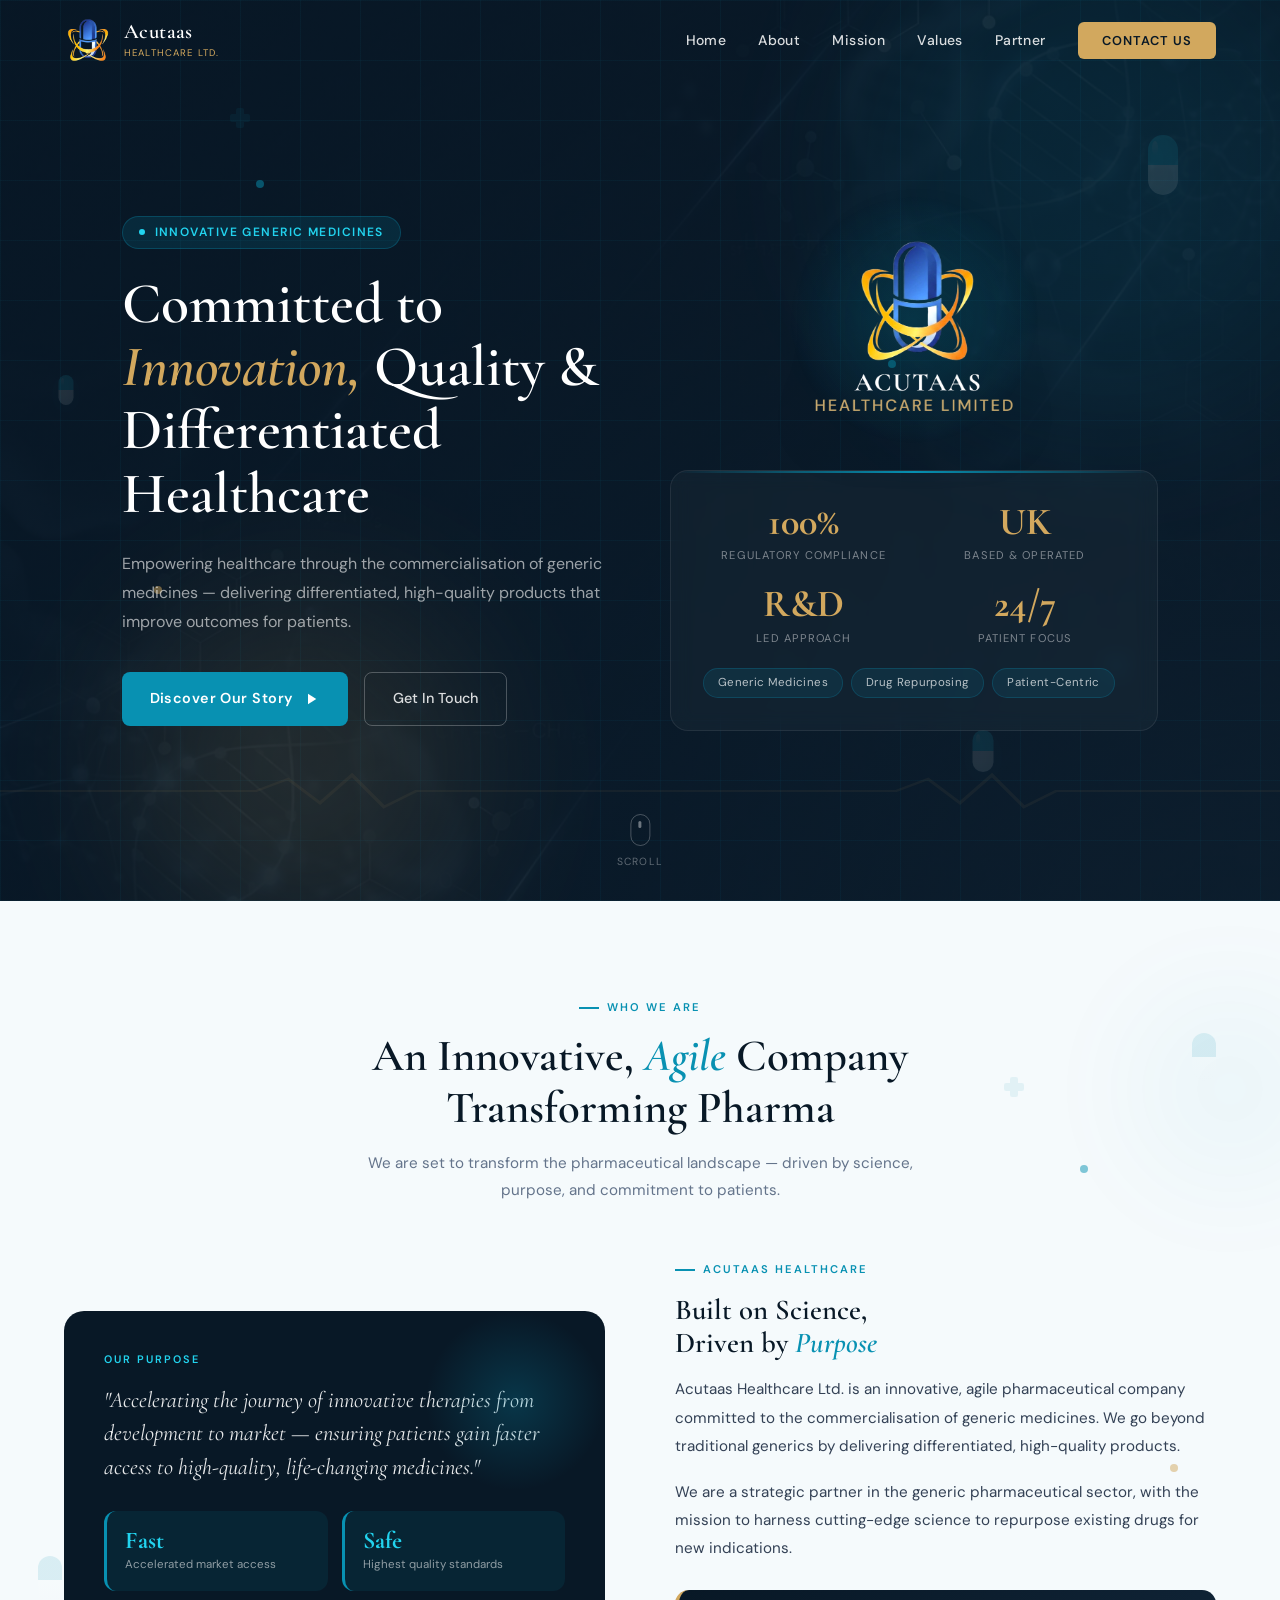
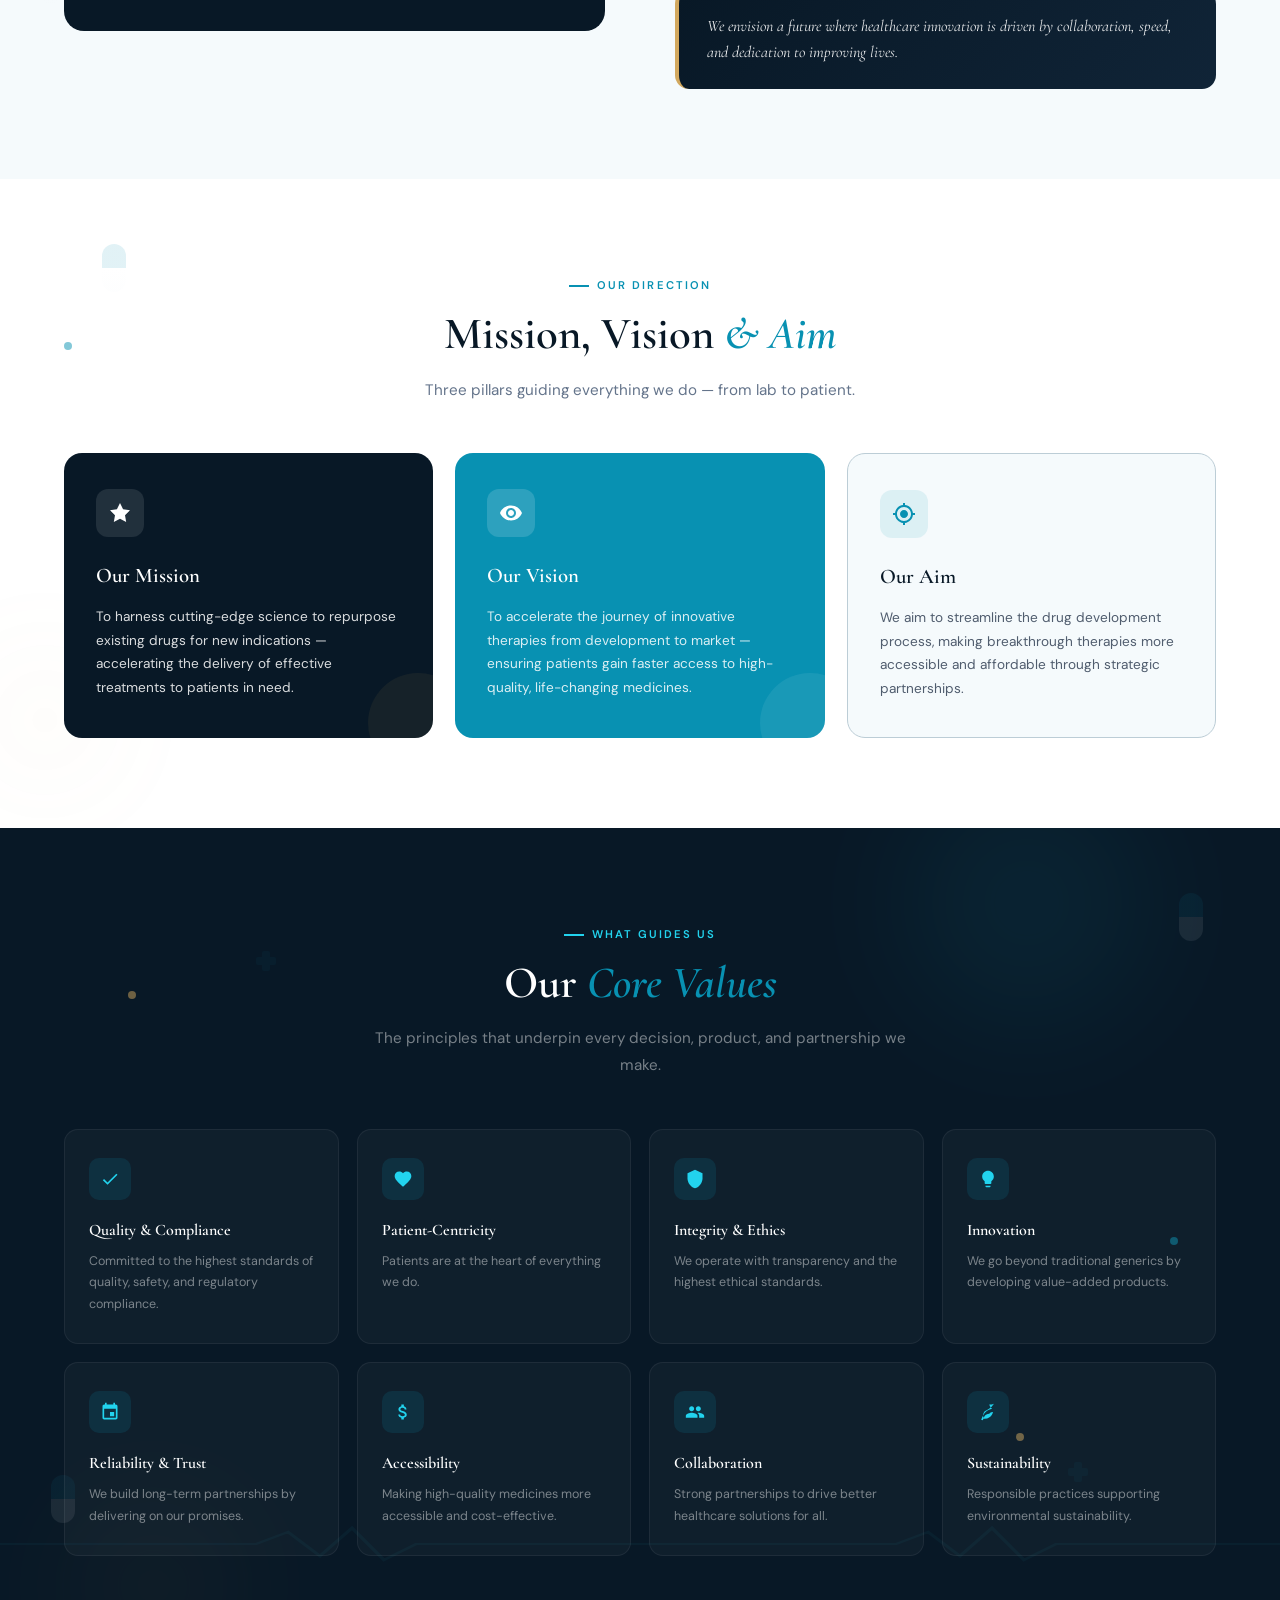
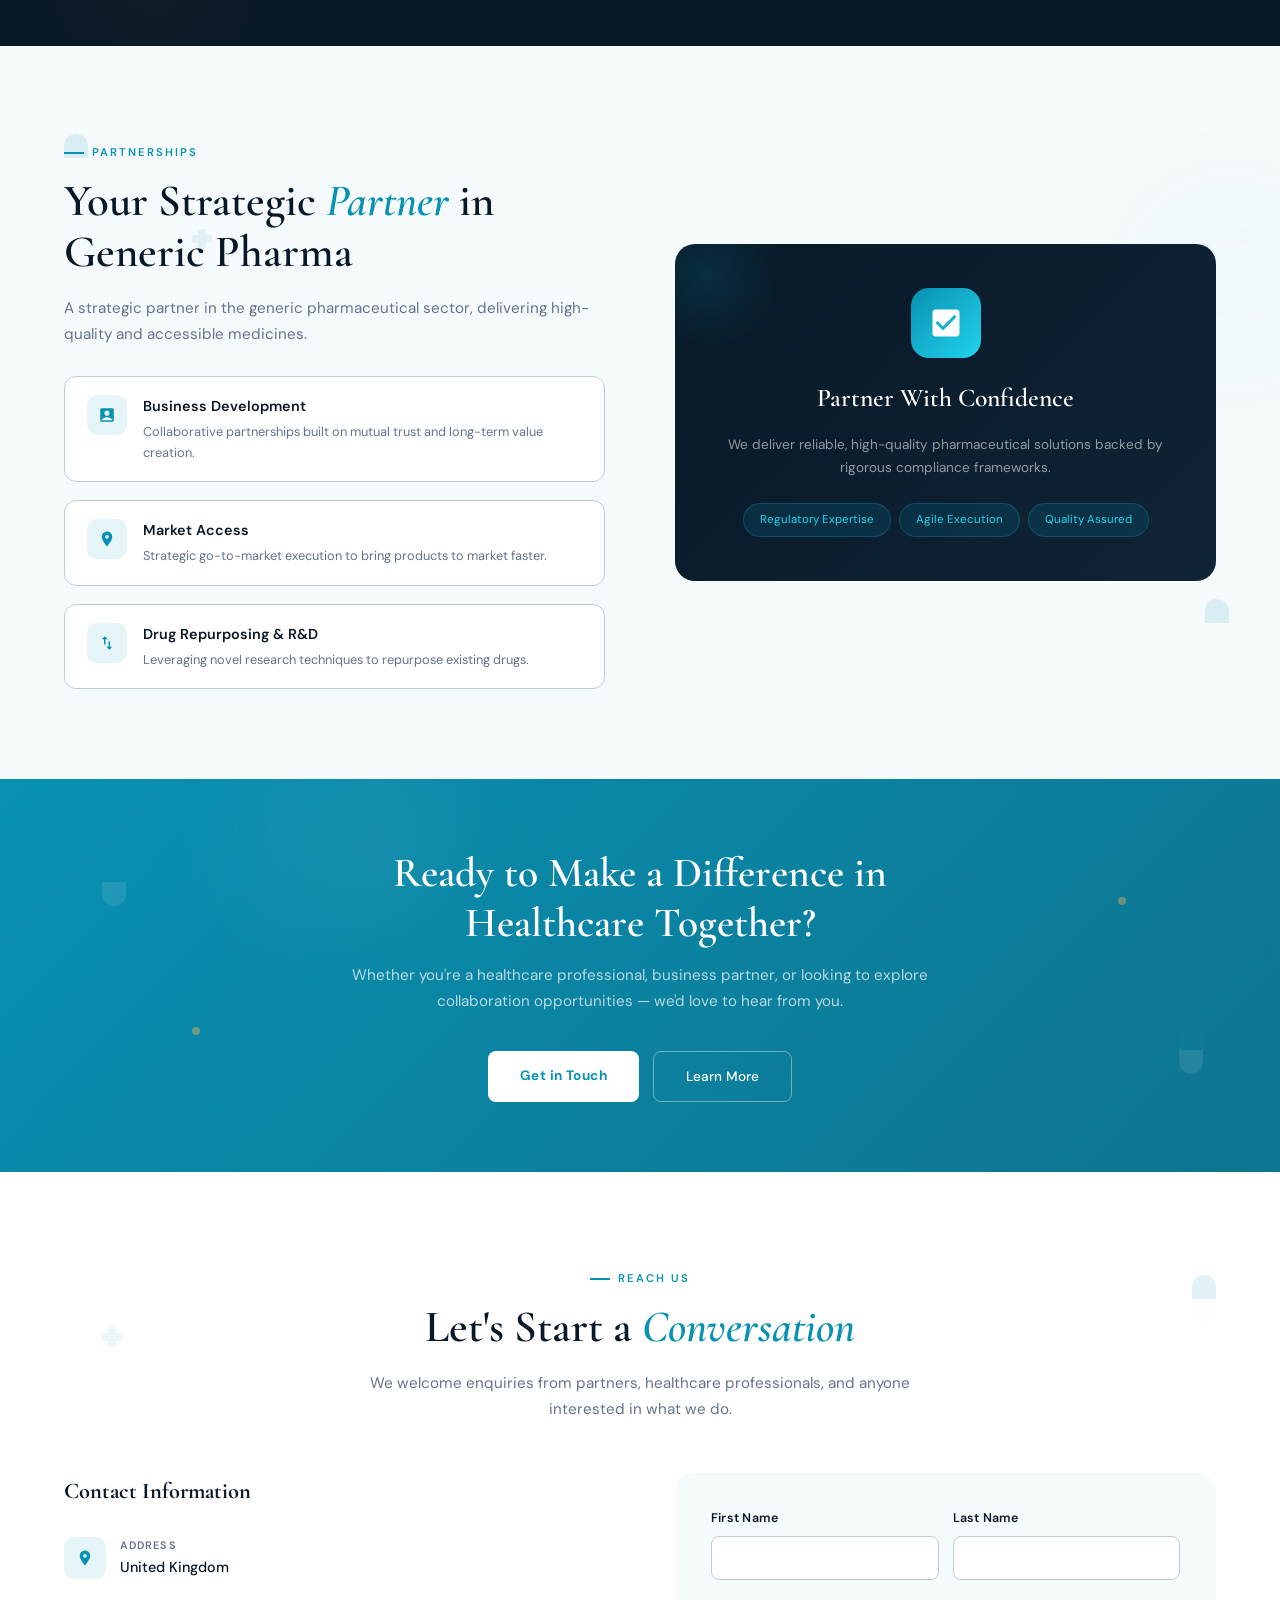
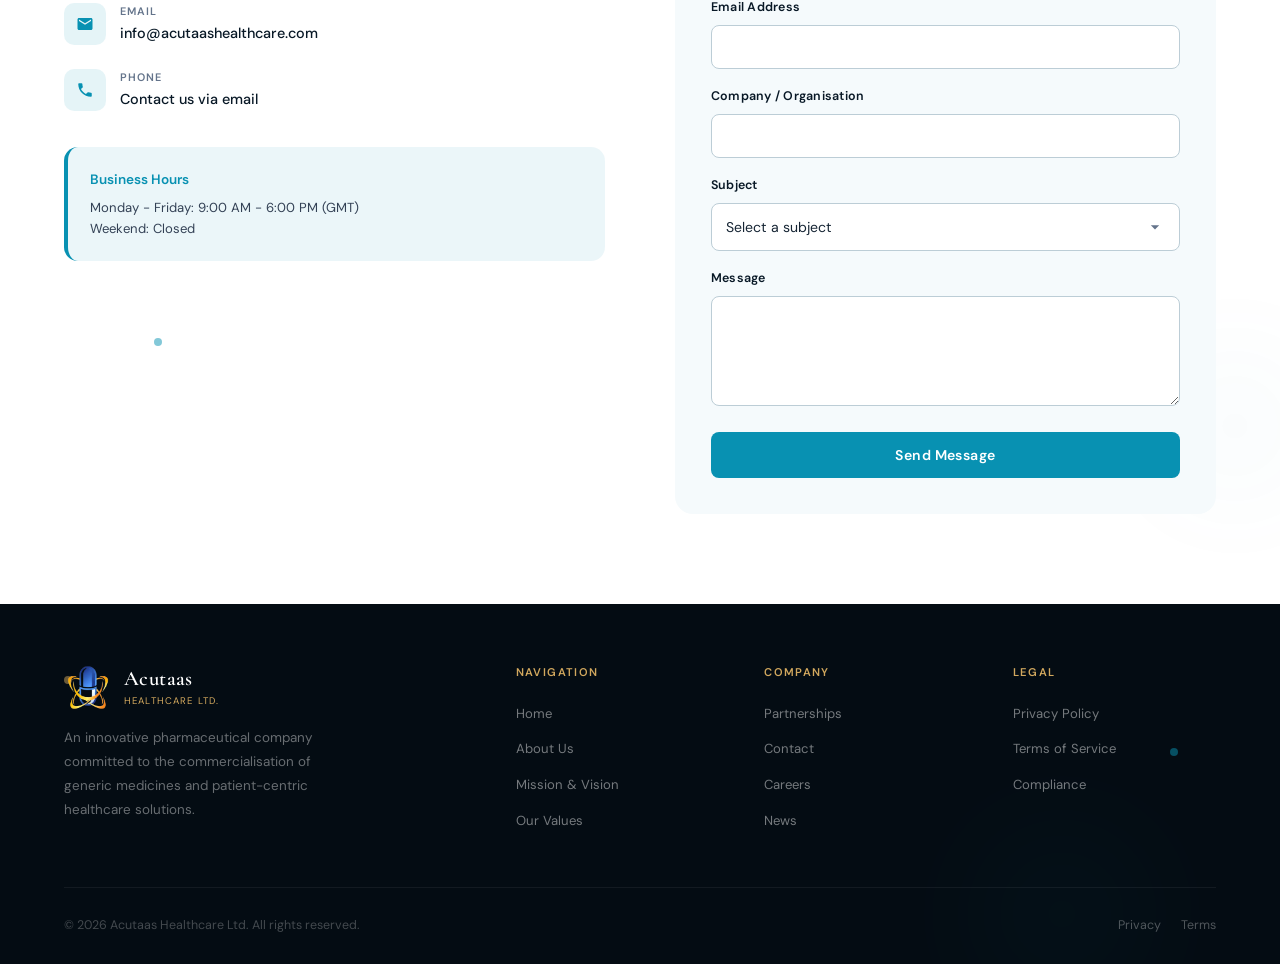
==== index.html @ 5c69e2e1 "Restructuring" ====
<!DOCTYPE html>
<html lang="en">
<head>
<meta charset="UTF-8">
<meta name="viewport" content="width=device-width, initial-scale=1.0">
<title>Acutaas Healthcare Ltd | Innovative Generic Medicines</title>
<link rel="icon" type="image/png" href="./assets/images/logo-capsule.png">
<link rel="preconnect" href="https://fonts.googleapis.com">
<link href="https://fonts.googleapis.com/css2?family=Cormorant+Garamond:ital,wght@0,300;0,400;0,600;0,700;1,300;1,400&family=DM+Sans:opsz,wght@9..40,300;9..40,400;9..40,500;9..40,600&display=swap" rel="stylesheet">
<link rel="stylesheet" href="./css/base/variables.css">
<link rel="stylesheet" href="./css/base/global.css">
<link rel="stylesheet" href="./css/base/animations.css">
<link rel="stylesheet" href="./css/base/common.css">
<link rel="stylesheet" href="./css/components/navbar.css">
<link rel="stylesheet" href="./css/components/hero.css">
<link rel="stylesheet" href="./css/components/about.css">
<link rel="stylesheet" href="./css/components/mission.css">
<link rel="stylesheet" href="./css/components/values.css">
<link rel="stylesheet" href="./css/components/partner.css">
<link rel="stylesheet" href="./css/components/cta.css">
<link rel="stylesheet" href="./css/components/contact.css">
<link rel="stylesheet" href="./css/components/footer.css">
<link rel="stylesheet" href="./css/base/responsive.css">
</head>
<body>

<!-- Navigation -->
<nav id="navbar">
  <a href="#home" class="nav-logo">
    <div class="nav-logo-icon">
      <img src="./assets/images/logo-capsule.png" alt="Acutaas Logo" class="logo-img" />
    </div>
    <div>
      <span class="nav-logo-text">Acutaas</span>
      <span class="nav-logo-sub">Healthcare Ltd.</span>
    </div>
  </a>

  <ul class="nav-links">
    <li><a href="#home">Home</a></li>
    <li><a href="#about">About</a></li>
    <li><a href="#mission">Mission</a></li>
    <li><a href="#values">Values</a></li>
    <li><a href="#partner">Partner</a></li>
    <li><a href="#contact" class="nav-cta">Contact Us</a></li>
  </ul>

  <button class="hamburger" onclick="toggleMenu()">
    <span></span><span></span><span></span>
  </button>
</nav>

<div class="mobile-menu" id="mobileMenu">
  <a href="#home" onclick="toggleMenu()">Home</a>
  <a href="#about" onclick="toggleMenu()">About Us</a>
  <a href="#mission" onclick="toggleMenu()">Mission & Aims</a>
  <a href="#values" onclick="toggleMenu()">Our Values</a>
  <a href="#partner" onclick="toggleMenu()">Partnerships</a>
  <a href="#contact" onclick="toggleMenu()">Contact Us</a>
</div>

<!-- Hero -->
<section id="home">
  <div class="hero-bg-grid"></div>
  <div class="hero-orb hero-orb-1"></div>
  <div class="hero-orb hero-orb-2"></div>

  <!-- Hero Animations -->
  <div class="section-anim-container">
    <div class="floating-capsule" style="top: 15%; right: 8%; animation-delay: 0s;"><div class="capsule-body"></div></div>
    <div class="floating-capsule" style="top: 80%; right: 22%; animation-delay: -2s; transform: scale(0.7);"><div class="capsule-body"></div></div>
    <div class="floating-capsule" style="top: 40%; left: 4%; animation-delay: -4s; transform: scale(0.5);"><div class="capsule-body"></div></div>
    <div class="molecule-dot blue" style="top: 20%; left: 20%; animation-delay: 0s;"></div>
    <div class="molecule-dot gold" style="top: 65%; left: 12%; animation-delay: -1s;"></div>
    <div class="molecule-dot blue" style="top: 40%; right: 30%; animation-delay: -2s;"></div>
    <div class="medical-cross-small" style="top: 12%; left: 18%;"></div>
    <div class="medical-cross-small" style="bottom: 25%; right: 12%; animation-direction: reverse;"></div>
    <div class="heartbeat-line-subtle">
      <svg viewBox="0 0 1200 40" preserveAspectRatio="none">
        <path class="heartbeat-path" d="M0,20 L100,20 L120,20 L135,8 L150,32 L165,4 L180,36 L195,20 L220,20 L400,20 L420,20 L435,8 L450,32 L465,4 L480,36 L495,20 L520,20 L700,20 L720,20 L735,8 L750,32 L765,4 L780,36 L795,20 L820,20 L1000,20 L1020,20 L1035,8 L1050,32 L1065,4 L1080,36 L1095,20 L1200,20"/>
      </svg>
    </div>
  </div>

  <div class="hero-content">
    <div>
      <div class="hero-eyebrow">Innovative Generic Medicines</div>
      <h1 class="hero-title">Committed to <em>Innovation,</em> Quality & Differentiated Healthcare</h1>
      <p class="hero-desc">Empowering healthcare through the commercialisation of generic medicines — delivering differentiated, high-quality products that improve outcomes for patients.</p>
      <div class="hero-actions">
        <a href="#about" class="btn-primary">
          Discover Our Story
          <svg viewBox="0 0 24 24"><path d="M8 5v14l11-7z"/></svg>
        </a>
        <a href="#contact" class="btn-outline">Get In Touch</a>
      </div>
    </div>

    <div class="hero-stats">
      <div class="hero-logo-container">
        <div class="hero-logo-glow"></div>
        <img src="./assets/images/logo-hero.png" alt="Acutaas Healthcare Logo" class="hero-logo-image" />
      </div>
      <div class="hero-visual-card">
        <div class="stat-grid">
          <div class="stat-item"><span class="stat-number">100%</span><span class="stat-label">Regulatory Compliance</span></div>
          <div class="stat-item"><span class="stat-number">UK</span><span class="stat-label">Based & Operated</span></div>
          <div class="stat-item"><span class="stat-number">R&D</span><span class="stat-label">Led Approach</span></div>
          <div class="stat-item"><span class="stat-number">24/7</span><span class="stat-label">Patient Focus</span></div>
        </div>
        <div class="hero-pill-tags">
          <span class="hero-pill">Generic Medicines</span>
          <span class="hero-pill">Drug Repurposing</span>
          <span class="hero-pill">Patient-Centric</span>
        </div>
      </div>
    </div>
  </div>

  <div class="scroll-indicator">
    <div class="scroll-mouse"></div>
    <span>Scroll</span>
  </div>
</section>

<!-- About -->
<section id="about">
  <!-- About Animations -->
  <div class="section-anim-container">
    <div class="floating-pill" style="top: 15%; right: 5%; animation-delay: 0s;"></div>
    <div class="floating-pill" style="bottom: 20%; left: 3%; animation-delay: -2.5s;"></div>
    <div class="molecule-dot blue" style="top: 30%; right: 15%; animation-delay: -1s;"></div>
    <div class="molecule-dot gold" style="bottom: 35%; right: 8%; animation-delay: -2s;"></div>
    <div class="medical-cross-small" style="top: 20%; right: 20%; animation-delay: -5s;"></div>
    <div class="glow-orb" style="width: 200px; height: 200px; background: var(--blue-primary); opacity: 0.04; top: 10%; right: -50px;"></div>
  </div>

  <div class="section-inner">
    <div style="text-align:center; margin-bottom: 20px;">
      <span class="section-label reveal">Who We Are</span>
      <h2 class="section-title reveal reveal-delay-1">An Innovative, <em>Agile</em> Company<br>Transforming Pharma</h2>
      <p class="section-sub reveal reveal-delay-2" style="margin: 0 auto;">We are set to transform the pharmaceutical landscape — driven by science, purpose, and commitment to patients.</p>
    </div>

    <div class="about-grid">
      <div class="about-visual reveal">
        <div class="about-main-card">
          <div class="about-card-label">Our Purpose</div>
          <p class="about-card-text">"Accelerating the journey of innovative therapies from development to market — ensuring patients gain faster access to high-quality, life-changing medicines."</p>
          <div class="about-small-cards">
            <div class="about-mini"><div class="about-mini-num">Fast</div><div class="about-mini-text">Accelerated market access</div></div>
            <div class="about-mini"><div class="about-mini-num">Safe</div><div class="about-mini-text">Highest quality standards</div></div>
          </div>
        </div>
      </div>

      <div class="about-content">
        <span class="section-label reveal">Acutaas Healthcare</span>
        <h2 class="section-title reveal reveal-delay-1" style="font-size: 1.8rem;">Built on Science,<br>Driven by <em>Purpose</em></h2>
        <p class="reveal reveal-delay-2">Acutaas Healthcare Ltd. is an innovative, agile pharmaceutical company committed to the commercialisation of generic medicines. We go beyond traditional generics by delivering differentiated, high-quality products.</p>
        <p class="reveal reveal-delay-3">We are a strategic partner in the generic pharmaceutical sector, with the mission to harness cutting-edge science to repurpose existing drugs for new indications.</p>
        <div class="about-highlight reveal reveal-delay-4">
          <p>We envision a future where healthcare innovation is driven by collaboration, speed, and dedication to improving lives.</p>
        </div>
      </div>
    </div>
  </div>
</section>

<!-- Mission -->
<section id="mission">
  <!-- Mission Animations -->
  <div class="section-anim-container">
    <div class="floating-pill" style="top: 10%; left: 8%; animation-delay: -1s;"></div>
    <div class="molecule-dot blue" style="top: 25%; left: 5%; animation-delay: 0s;"></div>
    <div class="molecule-dot gold" style="top: 60%; right: 6%; animation-delay: -1.5s;"></div>
    <div class="molecule-dot blue" style="bottom: 20%; left: 15%; animation-delay: -2.5s;"></div>
    <div class="medical-cross-small" style="bottom: 30%; right: 10%; animation-delay: -8s;"></div>
    <div class="glow-orb" style="width: 150px; height: 150px; background: var(--gold); opacity: 0.03; bottom: 5%; left: -30px;"></div>
  </div>

  <div class="section-inner">
    <div style="text-align:center; margin-bottom: 20px;">
      <span class="section-label reveal">Our Direction</span>
      <h2 class="section-title reveal reveal-delay-1">Mission, Vision <em>& Aim</em></h2>
      <p class="section-sub reveal reveal-delay-2" style="margin: 0 auto;">Three pillars guiding everything we do — from lab to patient.</p>
    </div>

    <div class="mission-cards">
      <div class="mission-card mission-card-1 reveal">
        <div class="mission-icon"><svg viewBox="0 0 24 24"><path d="M12 2l3.09 6.26L22 9.27l-5 4.87 1.18 6.88L12 17.77l-6.18 3.25L7 14.14 2 9.27l6.91-1.01L12 2z"/></svg></div>
        <h3 class="mission-card-title">Our Mission</h3>
        <p class="mission-card-text">To harness cutting-edge science to repurpose existing drugs for new indications — accelerating the delivery of effective treatments to patients in need.</p>
      </div>

      <div class="mission-card mission-card-2 reveal reveal-delay-1">
        <div class="mission-icon"><svg viewBox="0 0 24 24"><path d="M12 4.5C7 4.5 2.73 7.61 1 12c1.73 4.39 6 7.5 11 7.5s9.27-3.11 11-7.5c-1.73-4.39-6-7.5-11-7.5zM12 17c-2.76 0-5-2.24-5-5s2.24-5 5-5 5 2.24 5 5-2.24 5-5 5zm0-8c-1.66 0-3 1.34-3 3s1.34 3 3 3 3-1.34 3-3-1.34-3-3-3z"/></svg></div>
        <h3 class="mission-card-title">Our Vision</h3>
        <p class="mission-card-text">To accelerate the journey of innovative therapies from development to market — ensuring patients gain faster access to high-quality, life-changing medicines.</p>
      </div>

      <div class="mission-card mission-card-3 reveal reveal-delay-2">
        <div class="mission-icon"><svg viewBox="0 0 24 24"><path d="M12 8c-2.21 0-4 1.79-4 4s1.79 4 4 4 4-1.79 4-4-1.79-4-4-4zm8.94 3c-.46-4.17-3.77-7.48-7.94-7.94V1h-2v2.06C6.83 3.52 3.52 6.83 3.06 11H1v2h2.06c.46 4.17 3.77 7.48 7.94 7.94V23h2v-2.06c4.17-.46 7.48-3.77 7.94-7.94H23v-2h-2.06zM12 19c-3.87 0-7-3.13-7-7s3.13-7 7-7 7 3.13 7 7-3.13 7-7 7z"/></svg></div>
        <h3 class="mission-card-title">Our Aim</h3>
        <p class="mission-card-text" style="color: var(--gray-700);">We aim to streamline the drug development process, making breakthrough therapies more accessible and affordable through strategic partnerships.</p>
      </div>
    </div>
  </div>
</section>

<!-- Values -->
<section id="values">
  <!-- Values Animations -->
  <div class="section-anim-container">
    <div class="floating-pill" style="top: 8%; right: 6%; animation-delay: 0s; opacity: 0.08;"></div>
    <div class="floating-pill" style="bottom: 15%; left: 4%; animation-delay: -3s; opacity: 0.08;"></div>
    <div class="molecule-dot gold" style="top: 20%; left: 10%; animation-delay: -1s; opacity: 0.15;"></div>
    <div class="molecule-dot blue" style="top: 50%; right: 8%; animation-delay: -2s; opacity: 0.12;"></div>
    <div class="molecule-dot gold" style="bottom: 25%; right: 20%; animation-delay: -3s; opacity: 0.15;"></div>
    <div class="medical-cross-small" style="top: 15%; left: 20%; animation-delay: -10s; opacity: 0.05;"></div>
    <div class="medical-cross-small" style="bottom: 20%; right: 15%; animation-delay: -15s; animation-direction: reverse; opacity: 0.05;"></div>
    <div class="glow-orb" style="width: 250px; height: 250px; background: var(--blue-light); opacity: 0.06; top: -50px; right: 10%;"></div>
    <div class="glow-orb" style="width: 180px; height: 180px; background: var(--gold); opacity: 0.04; bottom: -30px; left: 5%;"></div>
    <div class="heartbeat-line-subtle" style="opacity: 0.04;">
      <svg viewBox="0 0 1200 40" preserveAspectRatio="none">
        <path class="heartbeat-path" style="stroke: var(--blue-light);" d="M0,20 L100,20 L120,20 L135,8 L150,32 L165,4 L180,36 L195,20 L220,20 L400,20 L420,20 L435,8 L450,32 L465,4 L480,36 L495,20 L520,20 L700,20 L720,20 L735,8 L750,32 L765,4 L780,36 L795,20 L820,20 L1000,20 L1020,20 L1035,8 L1050,32 L1065,4 L1080,36 L1095,20 L1200,20"/>
      </svg>
    </div>
  </div>

  <div class="section-inner">
    <div style="text-align:center; margin-bottom: 20px;">
      <span class="section-label reveal">What Guides Us</span>
      <h2 class="section-title reveal reveal-delay-1">Our <em>Core Values</em></h2>
      <p class="section-sub reveal reveal-delay-2" style="margin: 0 auto; color: rgba(255,255,255,0.45);">The principles that underpin every decision, product, and partnership we make.</p>
    </div>

    <div class="values-grid">
      <div class="value-card reveal">
        <div class="value-icon"><svg viewBox="0 0 24 24"><path d="M9 16.17L4.83 12l-1.42 1.41L9 19 21 7l-1.41-1.41z"/></svg></div>
        <div class="value-title">Quality & Compliance</div>
        <p class="value-text">Committed to the highest standards of quality, safety, and regulatory compliance.</p>
      </div>

      <div class="value-card reveal reveal-delay-1">
        <div class="value-icon"><svg viewBox="0 0 24 24"><path d="M12 21.35l-1.45-1.32C5.4 15.36 2 12.28 2 8.5 2 5.42 4.42 3 7.5 3c1.74 0 3.41.81 4.5 2.09C13.09 3.81 14.76 3 16.5 3 19.58 3 22 5.42 22 8.5c0 3.78-3.4 6.86-8.55 11.54L12 21.35z"/></svg></div>
        <div class="value-title">Patient-Centricity</div>
        <p class="value-text">Patients are at the heart of everything we do.</p>
      </div>

      <div class="value-card reveal reveal-delay-2">
        <div class="value-icon"><svg viewBox="0 0 24 24"><path d="M12 1L3 5v6c0 5.55 3.84 10.74 9 12 5.16-1.26 9-6.45 9-12V5l-9-4z"/></svg></div>
        <div class="value-title">Integrity & Ethics</div>
        <p class="value-text">We operate with transparency and the highest ethical standards.</p>
      </div>

      <div class="value-card reveal reveal-delay-3">
        <div class="value-icon"><svg viewBox="0 0 24 24"><path d="M9 21c0 .5.4 1 1 1h4c.6 0 1-.5 1-1v-1H9v1zm3-19C8.1 2 5 5.1 5 9c0 2.4 1.2 4.5 3 5.7V17c0 .5.4 1 1 1h6c.6 0 1-.5 1-1v-2.3c1.8-1.3 3-3.4 3-5.7 0-3.9-3.1-7-7-7z"/></svg></div>
        <div class="value-title">Innovation</div>
        <p class="value-text">We go beyond traditional generics by developing value-added products.</p>
      </div>

      <div class="value-card reveal">
        <div class="value-icon"><svg viewBox="0 0 24 24"><path d="M17 12h-5v5h5v-5zM16 1v2H8V1H6v2H5c-1.11 0-1.99.9-1.99 2L3 19c0 1.1.89 2 2 2h14c1.1 0 2-.9 2-2V5c0-1.1-.9-2-2-2h-1V1h-2zm3 18H5V8h14v11z"/></svg></div>
        <div class="value-title">Reliability & Trust</div>
        <p class="value-text">We build long-term partnerships by delivering on our promises.</p>
      </div>

      <div class="value-card reveal reveal-delay-1">
        <div class="value-icon"><svg viewBox="0 0 24 24"><path d="M11.8 10.9c-2.27-.59-3-1.2-3-2.15 0-1.09 1.01-1.85 2.7-1.85 1.78 0 2.44.85 2.5 2.1h2.21c-.07-1.72-1.12-3.3-3.21-3.81V3h-3v2.16c-1.94.42-3.5 1.68-3.5 3.61 0 2.31 1.91 3.46 4.7 4.13 2.5.6 3 1.48 3 2.41 0 .69-.49 1.79-2.7 1.79-2.06 0-2.87-.92-2.98-2.1h-2.2c.12 2.19 1.76 3.42 3.68 3.83V21h3v-2.15c1.95-.37 3.5-1.5 3.5-3.55 0-2.84-2.43-3.81-4.7-4.4z"/></svg></div>
        <div class="value-title">Accessibility</div>
        <p class="value-text">Making high-quality medicines more accessible and cost-effective.</p>
      </div>

      <div class="value-card reveal reveal-delay-2">
        <div class="value-icon"><svg viewBox="0 0 24 24"><path d="M16 11c1.66 0 2.99-1.34 2.99-3S17.66 5 16 5c-1.66 0-3 1.34-3 3s1.34 3 3 3zm-8 0c1.66 0 2.99-1.34 2.99-3S9.66 5 8 5C6.34 5 5 6.34 5 8s1.34 3 3 3zm0 2c-2.33 0-7 1.17-7 3.5V19h14v-2.5c0-2.33-4.67-3.5-7-3.5zm8 0c-.29 0-.62.02-.97.05 1.16.84 1.97 1.97 1.97 3.45V19h6v-2.5c0-2.33-4.67-3.5-7-3.5z"/></svg></div>
        <div class="value-title">Collaboration</div>
        <p class="value-text">Strong partnerships to drive better healthcare solutions for all.</p>
      </div>

      <div class="value-card reveal reveal-delay-3">
        <div class="value-icon"><svg viewBox="0 0 24 24"><path d="M17 8C8 10 5.9 16.17 3.82 21.34L5.71 22l1-2.3A4.49 4.49 0 008 20c9 0 10-8 10-8-3 0-4.5 2-4.5 2-5.33 0-6.5 5-6.5 5-2.5-3.5 1-8 1-8 8.5-3.5 11-9 11-9-3.5 1.5-5.5 1-5.5 1C14 6.33 17 8 17 8z"/></svg></div>
        <div class="value-title">Sustainability</div>
        <p class="value-text">Responsible practices supporting environmental sustainability.</p>
      </div>
    </div>
  </div>
</section>

<!-- Partner -->
<section id="partner">
  <!-- Partner Animations -->
  <div class="section-anim-container">
    <div class="floating-pill" style="top: 12%; left: 5%; animation-delay: -1.5s;"></div>
    <div class="floating-pill" style="bottom: 18%; right: 4%; animation-delay: -4s;"></div>
    <div class="molecule-dot blue" style="top: 35%; right: 10%; animation-delay: 0s;"></div>
    <div class="molecule-dot gold" style="bottom: 30%; left: 8%; animation-delay: -2s;"></div>
    <div class="medical-cross-small" style="top: 25%; left: 15%; animation-delay: -12s;"></div>
    <div class="glow-orb" style="width: 180px; height: 180px; background: var(--blue-primary); opacity: 0.04; top: 20%; right: -40px;"></div>
  </div>

  <div class="section-inner">
    <div class="partner-inner">
      <div>
        <span class="section-label reveal">Partnerships</span>
        <h2 class="section-title reveal reveal-delay-1">Your Strategic <em>Partner</em> in Generic Pharma</h2>
        <p class="section-sub reveal reveal-delay-2">A strategic partner in the generic pharmaceutical sector, delivering high-quality and accessible medicines.</p>

        <div class="partner-features">
          <div class="partner-feature reveal reveal-delay-1">
            <div class="pf-icon"><svg viewBox="0 0 24 24"><path d="M19 3H5c-1.1 0-2 .9-2 2v14c0 1.1.9 2 2 2h14c1.1 0 2-.9 2-2V5c0-1.1-.9-2-2-2zm-7 3c1.93 0 3.5 1.57 3.5 3.5S13.93 13 12 13s-3.5-1.57-3.5-3.5S10.07 6 12 6zm7 13H5v-.23c0-.62.28-1.2.76-1.58C7.47 15.82 9.64 15 12 15s4.53.82 6.24 2.19c.48.38.76.97.76 1.58V19z"/></svg></div>
            <div>
              <div class="pf-title">Business Development</div>
              <div class="pf-text">Collaborative partnerships built on mutual trust and long-term value creation.</div>
            </div>
          </div>

          <div class="partner-feature reveal reveal-delay-2">
            <div class="pf-icon"><svg viewBox="0 0 24 24"><path d="M12 2C8.13 2 5 5.13 5 9c0 5.25 7 13 7 13s7-7.75 7-13c0-3.87-3.13-7-7-7zm0 9.5c-1.38 0-2.5-1.12-2.5-2.5s1.12-2.5 2.5-2.5 2.5 1.12 2.5 2.5-1.12 2.5-2.5 2.5z"/></svg></div>
            <div>
              <div class="pf-title">Market Access</div>
              <div class="pf-text">Strategic go-to-market execution to bring products to market faster.</div>
            </div>
          </div>

          <div class="partner-feature reveal reveal-delay-3">
            <div class="pf-icon"><svg viewBox="0 0 24 24"><path d="M9 3L5 6.99h3V14h2V6.99h3L9 3zm7 14.01V10h-2v7.01h-3L15 21l4-3.99h-3z"/></svg></div>
            <div>
              <div class="pf-title">Drug Repurposing & R&D</div>
              <div class="pf-text">Leveraging novel research techniques to repurpose existing drugs.</div>
            </div>
          </div>
        </div>
      </div>

      <div class="partner-visual reveal reveal-delay-2">
        <div class="partner-big-card">
          <div class="partner-big-icon"><svg viewBox="0 0 24 24"><path d="M19 3H5c-1.11 0-2 .89-2 2v14c0 1.11.89 2 2 2h14c1.11 0 2-.89 2-2V5c0-1.11-.89-2-2-2zm-9 14l-5-5 1.41-1.41L10 14.17l7.59-7.59L19 8l-9 9z"/></svg></div>
          <h3 class="partner-big-title">Partner With Confidence</h3>
          <p class="partner-big-text">We deliver reliable, high-quality pharmaceutical solutions backed by rigorous compliance frameworks.</p>
          <div class="partner-badge-row">
            <span class="partner-badge">Regulatory Expertise</span>
            <span class="partner-badge">Agile Execution</span>
            <span class="partner-badge">Quality Assured</span>
          </div>
        </div>
      </div>
    </div>
  </div>
</section>

<!-- CTA -->
<section id="cta">
  <!-- CTA Animations -->
  <div class="section-anim-container">
    <div class="floating-pill" style="top: 20%; left: 8%; animation-delay: 0s; opacity: 0.1;"></div>
    <div class="floating-pill" style="bottom: 25%; right: 6%; animation-delay: -2s; opacity: 0.1;"></div>
    <div class="molecule-dot gold" style="top: 30%; right: 12%; animation-delay: -1s; opacity: 0.2;"></div>
    <div class="molecule-dot gold" style="bottom: 35%; left: 15%; animation-delay: -2.5s; opacity: 0.2;"></div>
    <div class="glow-orb" style="width: 200px; height: 200px; background: white; opacity: 0.05; top: -50px; left: 20%;"></div>
  </div>

  <div class="cta-inner reveal">
    <h2 class="cta-title">Ready to Make a Difference in Healthcare Together?</h2>
    <p class="cta-sub">Whether you're a healthcare professional, business partner, or looking to explore collaboration opportunities — we'd love to hear from you.</p>
    <div class="cta-buttons">
      <a href="#contact" class="btn-white">Get in Touch</a>
      <a href="#about" class="btn-ghost">Learn More</a>
    </div>
  </div>
</section>

<!-- Contact -->
<section id="contact">
  <!-- Contact Animations -->
  <div class="section-anim-container">
    <div class="floating-pill" style="top: 10%; right: 5%; animation-delay: -1s;"></div>
    <div class="molecule-dot blue" style="bottom: 25%; left: 12%; animation-delay: 0s;"></div>
    <div class="molecule-dot gold" style="bottom: 20%; right: 12%; animation-delay: -1.5s;"></div>
    <div class="medical-cross-small" style="top: 15%; left: 8%; animation-delay: -18s;"></div>
    <div class="glow-orb" style="width: 150px; height: 150px; background: var(--blue-primary); opacity: 0.03; bottom: 10%; right: -30px;"></div>
  </div>

  <div class="section-inner">
    <div style="text-align:center; margin-bottom: 20px;">
      <span class="section-label reveal">Reach Us</span>
      <h2 class="section-title reveal reveal-delay-1">Let's Start a <em>Conversation</em></h2>
      <p class="section-sub reveal reveal-delay-2" style="margin: 0 auto;">We welcome enquiries from partners, healthcare professionals, and anyone interested in what we do.</p>
    </div>

    <div class="contact-grid">
      <div class="reveal">
        <h3 style="font-family: var(--font-display); font-size: 1.4rem; color: var(--navy); margin-bottom: 28px;">Contact Information</h3>

        <div class="contact-info-item">
          <div class="ci-icon"><svg viewBox="0 0 24 24"><path d="M12 2C8.13 2 5 5.13 5 9c0 5.25 7 13 7 13s7-7.75 7-13c0-3.87-3.13-7-7-7zm0 9.5c-1.38 0-2.5-1.12-2.5-2.5s1.12-2.5 2.5-2.5 2.5 1.12 2.5 2.5-1.12 2.5-2.5 2.5z"/></svg></div>
          <div><div class="ci-label">Address</div><div class="ci-value">United Kingdom</div></div>
        </div>

        <div class="contact-info-item">
          <div class="ci-icon"><svg viewBox="0 0 24 24"><path d="M20 4H4c-1.1 0-1.99.9-1.99 2L2 18c0 1.1.9 2 2 2h16c1.1 0 2-.9 2-2V6c0-1.1-.9-2-2-2zm0 4l-8 5-8-5V6l8 5 8-5v2z"/></svg></div>
          <div><div class="ci-label">Email</div><div class="ci-value">info@acutaashealthcare.com</div></div>
        </div>

        <div class="contact-info-item">
          <div class="ci-icon"><svg viewBox="0 0 24 24"><path d="M6.62 10.79c1.44 2.83 3.76 5.14 6.59 6.59l2.2-2.2c.27-.27.67-.36 1.02-.24 1.12.37 2.33.57 3.57.57.55 0 1 .45 1 1V20c0 .55-.45 1-1 1-9.39 0-17-7.61-17-17 0-.55.45-1 1-1h3.5c.55 0 1 .45 1 1 0 1.25.2 2.45.57 3.57.11.35.03.74-.25 1.02l-2.2 2.2z"/></svg></div>
          <div><div class="ci-label">Phone</div><div class="ci-value">Contact us via email</div></div>
        </div>

        <div class="office-hours">
          <div class="office-hours-title">Business Hours</div>
          <div class="office-hours-text">Monday - Friday: 9:00 AM - 6:00 PM (GMT)<br>Weekend: Closed</div>
        </div>
      </div>

      <div class="contact-form reveal reveal-delay-1">
        <form id="contactForm" onsubmit="handleSubmit(event)" novalidate>
          <div class="form-row">
            <div class="form-group">
              <label for="firstName">First Name</label>
              <input type="text" id="firstName" name="firstName" required>
            </div>
            <div class="form-group">
              <label for="lastName">Last Name</label>
              <input type="text" id="lastName" name="lastName" required>
            </div>
          </div>
          <div class="form-group">
            <label for="email">Email Address</label>
            <input type="email" id="email" name="email" required>
          </div>
          <div class="form-group">
            <label for="company">Company / Organisation</label>
            <input type="text" id="company" name="company">
          </div>
          <div class="form-group custom-select-container">
            <label for="subject">Subject</label>
            <select id="subject" name="subject" required style="display:none;">
              <option value="">Select a subject</option>
              <option value="partnership">Partnership Enquiry</option>
              <option value="product">Product Information</option>
              <option value="careers">Careers</option>
              <option value="other">Other</option>
            </select>
            <div class="custom-select">
              <div class="custom-select-trigger">
                <span>Select a subject</span>
                <svg viewBox="0 0 24 24" width="20" height="20" fill="var(--gray-500)"><path d="M7 10l5 5 5-5z"/></svg>
              </div>
              <div class="custom-options">
                <div class="custom-option selected" data-value="">Select a subject</div>
                <div class="custom-option" data-value="partnership">Partnership Enquiry</div>
                <div class="custom-option" data-value="product">Product Information</div>
                <div class="custom-option" data-value="careers">Careers</div>
                <div class="custom-option" data-value="other">Other</div>
              </div>
            </div>
          </div>
          <div class="form-group">
            <label for="message">Message</label>
            <textarea id="message" name="message" rows="4" required></textarea>
          </div>
          <button type="submit" class="form-submit">Send Message</button>
        </form>
      </div>
    </div>
  </div>
</section>

<!-- Footer -->
<footer>
  <!-- Footer Animations -->
  <div class="section-anim-container">
    <div class="molecule-dot gold" style="top: 20%; left: 5%; animation-delay: 0s; opacity: 0.1;"></div>
    <div class="molecule-dot blue" style="top: 40%; right: 8%; animation-delay: -1.5s; opacity: 0.08;"></div>
    <div class="glow-orb" style="width: 180px; height: 180px; background: var(--blue-primary); opacity: 0.04; bottom: -40px; right: 10%;"></div>
  </div>

  <div class="footer-top">
    <div>
      <a href="#home" class="nav-logo" style="margin-bottom: 10px;">
        <div class="nav-logo-icon"><img src="./assets/images/logo-capsule.png" alt="Acutaas Logo" class="logo-img" /></div>
        <div>
          <span class="nav-logo-text">Acutaas</span>
          <span class="nav-logo-sub">Healthcare Ltd.</span>
        </div>
      </a>
      <p class="footer-brand-desc">An innovative pharmaceutical company committed to the commercialisation of generic medicines and patient-centric healthcare solutions.</p>
    </div>

    <div>
      <div class="footer-col-title">Navigation</div>
      <ul class="footer-links">
        <li><a href="#home">Home</a></li>
        <li><a href="#about">About Us</a></li>
        <li><a href="#mission">Mission & Vision</a></li>
        <li><a href="#values">Our Values</a></li>
      </ul>
    </div>

    <div>
      <div class="footer-col-title">Company</div>
      <ul class="footer-links">
        <li><a href="#partner">Partnerships</a></li>
        <li><a href="#contact">Contact</a></li>
        <li><a href="careers.html">Careers</a></li>
        <li><a href="news.html">News</a></li>
      </ul>
    </div>

    <div>
      <div class="footer-col-title">Legal</div>
      <ul class="footer-links">
        <li><a href="privacy.html">Privacy Policy</a></li>
        <li><a href="terms.html">Terms of Service</a></li>
        <li><a href="compliance.html">Compliance</a></li>
      </ul>
    </div>
  </div>

  <div class="footer-bottom">
    <p class="footer-copy">&copy; 2026 Acutaas Healthcare Ltd. All rights reserved.</p>
    <div class="footer-legal">
      <a href="privacy.html">Privacy</a>
      <a href="terms.html">Terms</a>
    </div>
  </div>
</footer>

<script>
// Mobile menu toggle
function toggleMenu() {
  document.getElementById('mobileMenu').classList.toggle('open');
}

// Navbar scroll effect
window.addEventListener('scroll', function() {
  const navbar = document.getElementById('navbar');
  const sections = document.querySelectorAll('section');
  const scrollTop = window.scrollY;

  if (scrollTop > 50) {
    navbar.classList.add('scrolled');
  } else {
    navbar.classList.remove('scrolled');
  }

  // Check if we're on a light section
  let onLightSection = false;
  sections.forEach(section => {
    if (section.id !== 'home' && section.id !== 'values' && section.id !== 'cta') {
      const rect = section.getBoundingClientRect();
      if (rect.top <= 80 && rect.bottom > 80) {
        onLightSection = true;
      }
    }
  });

  if (onLightSection && scrollTop > 50) {
    navbar.classList.add('light-nav');
  } else {
    navbar.classList.remove('light-nav');
  }
});

// Scroll reveal
function reveal() {
  const reveals = document.querySelectorAll('.reveal');
  reveals.forEach(el => {
    const windowHeight = window.innerHeight;
    const elementTop = el.getBoundingClientRect().top;
    const elementVisible = 120;
    if (elementTop < windowHeight - elementVisible) {
      el.classList.add('visible');
    }
  });
}

window.addEventListener('scroll', reveal);
window.addEventListener('load', reveal);

// Form validation and Custom Select setup
document.addEventListener('DOMContentLoaded', () => {
  const form = document.getElementById('contactForm');
  
  // Custom Select Logic
  const customSelects = document.querySelectorAll('.custom-select-container');
  customSelects.forEach(container => {
    const select = container.querySelector('select');
    const trigger = container.querySelector('.custom-select-trigger');
    const triggerText = trigger.querySelector('span');
    const options = container.querySelectorAll('.custom-option');
    
    trigger.addEventListener('click', () => {
      container.classList.toggle('open');
    });
    
    options.forEach(option => {
      option.addEventListener('click', () => {
        select.value = option.getAttribute('data-value');
        select.dispatchEvent(new Event('input', { bubbles: true }));
        
        triggerText.textContent = option.textContent;
        options.forEach(opt => opt.classList.remove('selected'));
        option.classList.add('selected');
        
        container.classList.remove('open');
      });
    });
    
    document.addEventListener('click', (e) => {
      if (!container.contains(e.target)) {
        container.classList.remove('open');
      }
    });
  });

  if (form) {
    // Clear error state when the user types or selects
    form.addEventListener('input', (e) => {
      if (e.target.classList.contains('invalid')) {
        e.target.classList.remove('invalid');
        if (e.target.tagName === 'SELECT' && e.target.parentElement.classList.contains('custom-select-container')) {
          e.target.parentElement.querySelector('.custom-select-trigger').classList.remove('invalid');
        }
        const errorMsg = e.target.parentElement.querySelector('.error-msg');
        if (errorMsg) errorMsg.remove();
      }
    });
  }
});

// Form submission
function handleSubmit(e) {
  e.preventDefault();
  const form = e.target;
  let isValid = true;
  
  // Clear all previous errors
  form.querySelectorAll('.error-msg').forEach(el => el.remove());
  form.querySelectorAll('.invalid').forEach(el => el.classList.remove('invalid'));

  // Validate each required field
  Array.from(form.elements).forEach(field => {
    if (field.name && !field.validity.valid) {
      isValid = false;
      field.classList.add('invalid');
      
      if (field.tagName === 'SELECT' && field.parentElement.classList.contains('custom-select-container')) {
        field.parentElement.querySelector('.custom-select-trigger').classList.add('invalid');
      }
      
      const error = document.createElement('div');
      error.className = 'error-msg';
      // Provide a custom message if it's valueMissing, otherwise use browser's default
      if (field.validity.valueMissing) {
        error.textContent = 'This field is required.';
      } else if (field.validity.typeMismatch && field.type === 'email') {
        error.textContent = 'Please enter a valid email address.';
      } else {
        error.textContent = field.validationMessage || 'Invalid input.';
      }
      
      field.parentElement.appendChild(error);
    }
  });

  if (isValid) {
    // Show custom toast instead of alert
    let toast = document.getElementById('successToast');
    if (!toast) {
      toast = document.createElement('div');
      toast.id = 'successToast';
      toast.className = 'toast-notification';
      toast.innerHTML = `
        <div class="toast-icon">
          <svg viewBox="0 0 24 24"><path d="M9 16.17L4.83 12l-1.42 1.41L9 19 21 7l-1.41-1.41z"/></svg>
        </div>
        <div class="toast-content">
          <span class="toast-title">Message Sent!</span>
          <span class="toast-message">Thank you. We will get back to you soon.</span>
        </div>
        <button class="toast-close" onclick="this.parentElement.classList.remove('show')">
          <svg viewBox="0 0 24 24" width="16" height="16" fill="currentColor"><path d="M19 6.41L17.59 5 12 10.59 6.41 5 5 6.41 10.59 12 5 17.59 6.41 19 12 13.41 17.59 19 19 17.59 13.41 12z"/></svg>
        </button>
      `;
      document.body.appendChild(toast);
    }
    
    // Force reflow and show
    void toast.offsetWidth;
    toast.classList.add('show');
    
    // Auto hide
    setTimeout(() => {
      toast.classList.remove('show');
    }, 5000);

    form.reset();
    
    // Reset custom selects visually
    document.querySelectorAll('.custom-select-container').forEach(container => {
      const triggerText = container.querySelector('.custom-select-trigger span');
      const defaultOption = container.querySelector('.custom-option[data-value=""]');
      triggerText.textContent = defaultOption.textContent;
      container.querySelectorAll('.custom-option').forEach(opt => opt.classList.remove('selected'));
      defaultOption.classList.add('selected');
    });
  }
}
</script>
</body>
</html>
---- css/base/variables.css ----
:root {

  /* Cyan + Navy - Acutaas */

  --navy: #081826;
  --navy-rgb: 8, 24, 38;
  --navy-mid: #102437;

  --blue-primary: #0891B2;
  --blue-primary-rgb: 8, 145, 178;

  --blue-light: #22D3EE;
  --blue-light-rgb: 34, 211, 238;

  --blue-dark: #0E7490;

  --gold: #D2A85E;
  --gold-rgb: 210, 168, 94;

  --gold-light: #E8C98C;

  --white: #FFFFFF;
  --white-rgb: 255, 255, 255;

  --black: #000000;
  --black-rgb: 0, 0, 0;

  --off-white: #F5FAFC;

  --gray-50: #F2F7FA;
  --gray-100: #E3EDF2;
  --gray-300: #BCCDD6;
  --gray-500: #64748B;
  --gray-700: #334155;

  --text: #162534;
  --blue-50: #ECFEFF;

  /* Purple - Black - Acutaas */

  /* --navy: #1A2333;
  --navy-rgb: 26, 35, 51;
  --navy-mid: #263347;

  --blue-primary: #4F46E5;
  --blue-primary-rgb: 79, 70, 229;

  --blue-light: #818CF8;
  --blue-light-rgb: 129, 140, 248;

  --blue-dark: #3730A3;

  --gold: #C9A86A;
  --gold-rgb: 201, 168, 106;

  --gold-light: #E6C98F;

  --white: #FFFFFF;
  --white-rgb: 255, 255, 255;

  --black: #000000;
  --black-rgb: 0, 0, 0;

  --off-white: #FAFBFC;

  --gray-50: #F5F7FA;
  --gray-100: #EBEEF4;
  --gray-300: #C9D2DE;
  --gray-500: #6B7280;
  --gray-700: #3F4854;

  --text: #202938;
  --blue-50: #EEF2FF; */

  /* Dark Blue - Acutaas */

  /* --navy: #0B1020;
  --navy-rgb: 11, 16, 32;
  --navy-mid: #151B34;

  --blue-primary: #3B82F6;
  --blue-primary-rgb: 59, 130, 246;

  --blue-light: #60A5FA;
  --blue-light-rgb: 96, 165, 250;

  --blue-dark: #1D4ED8;

  --gold: #D6AE6B;
  --gold-rgb: 214, 174, 107;

  --gold-light: #EAC98D;

  --white: #FFFFFF;
  --white-rgb: 255, 255, 255;

  --black: #000000;
  --black-rgb: 0, 0, 0;

  --off-white: #F8FAFC;

  --gray-50: #F4F6F8;
  --gray-100: #E8EDF3;
  --gray-300: #C3CEDB;
  --gray-500: #6B7280;
  --gray-700: #374151;

  --text: #111827;
  --blue-50: #EFF6FF; */

  /* Green - Acutaas */
  
  /* --navy: #062925;
  --navy-rgb: 6, 41, 37;
  --navy-mid: #0B3B35;

  --blue-primary: #0F766E;
  --blue-primary-rgb: 15, 118, 110;

  --blue-light: #14B8A6;
  --blue-light-rgb: 20, 184, 166;

  --blue-dark: #115E59;

  --gold: #C9A66B;
  --gold-rgb: 201, 166, 107;

  --gold-light: #E4C48B;

  --white: #FFFFFF;
  --white-rgb: 255, 255, 255;

  --black: #000000;
  --black-rgb: 0, 0, 0;

  --off-white: #F6FBFA;

  --gray-50: #F3F7F6;
  --gray-100: #E2ECEA;
  --gray-300: #B8C8C4;
  --gray-500: #64807B;
  --gray-700: #304845;

  --text: #16302C;
  --blue-50: #ECFEFF; */

  /* Original */

  /* --navy: #0A1628;
  --navy-rgb: 10, 22, 40;
  --navy-mid: #132040;
  --blue-primary: #2563eb;
  --blue-primary-rgb: 37, 99, 235;
  --blue-light: #3b82f6;
  --blue-light-rgb: 59, 130, 246;
  --blue-dark: #1d4ed8;
  --gold: #C8A96E;
  --gold-rgb: 200, 169, 110;
  --gold-light: #E8C98A;
  --white: #FFFFFF;
  --white-rgb: 255, 255, 255;
  --black: #000000;
  --black-rgb: 0, 0, 0;
  --off-white: #F7F9F8;
  --gray-50: #f8fafc;
  --gray-100: #F0F3F2;
  --gray-300: #C2CCC8;
  --gray-500: #7A8C86;
  --gray-700: #3D4F48;
  --text: #1A2E28;
  --blue-50: #f0f9ff; */

  --error: #ef4444;
  --error-bg: #fef2f2;
  --font-display: 'Cormorant Garamond', Georgia, serif;
  --font-body: 'DM Sans', sans-serif;
  --transition: 0.45s cubic-bezier(0.25, 0.46, 0.45, 0.94);
  --transition-fast: 0.25s cubic-bezier(0.25, 0.46, 0.45, 0.94);
}
---- css/base/global.css ----
*, *::before, *::after { box-sizing: border-box; margin: 0; padding: 0; }
html { scroll-behavior: smooth; }

body {
  font-family: var(--font-body);
  color: var(--text);
  background: var(--white);
  overflow-x: hidden;
  line-height: 1.6;
}

::-webkit-scrollbar { width: 6px; }
::-webkit-scrollbar-track { background: var(--gray-100); }
::-webkit-scrollbar-thumb { background: var(--blue-primary); border-radius: 3px; }
---- css/base/animations.css ----
/* ═══════════ ANIMATIONS ═══════════ */
@keyframes float {
  0%, 100% { transform: translateY(0) rotate(0deg); }
  50% { transform: translateY(-15px) rotate(3deg); }
}

@keyframes floatSlow {
  0%, 100% { transform: translateY(0); }
  50% { transform: translateY(-8px); }
}

@keyframes pulse-glow {
  0%, 100% { opacity: 0.3; transform: scale(1); }
  50% { opacity: 0.5; transform: scale(1.05); }
}

@keyframes capsule-float {
  0%, 100% { transform: translateY(0) rotate(-15deg); }
  50% { transform: translateY(-25px) rotate(-10deg); }
}

@keyframes molecule-pulse {
  0%, 100% { transform: scale(1); opacity: 0.5; }
  50% { transform: scale(1.15); opacity: 0.8; }
}

@keyframes cross-rotate {
  0% { transform: rotate(0deg); }
  100% { transform: rotate(360deg); }
}

@keyframes ecg-line {
  0% { stroke-dashoffset: 1000; }
  100% { stroke-dashoffset: 0; }
}

@keyframes orbFloat {
  0%, 100% { transform: translate(0,0) scale(1); }
  50% { transform: translate(15px, -20px) scale(1.03); }
}

@keyframes fadeUp {
  from { opacity: 0; transform: translateY(30px); }
  to { opacity: 1; transform: translateY(0); }
}

@keyframes fadeIn {
  from { opacity: 0; }
  to { opacity: 1; }
}

@keyframes pulse {
  0%, 100% { opacity: 1; transform: scale(1); }
  50% { opacity: 0.5; transform: scale(1.5); }
}

@keyframes scrollDown {
  0% { opacity: 1; transform: translateY(0); }
  100% { opacity: 0; transform: translateY(8px); }
}

@keyframes dna-rotate {
  0% { transform: rotateY(0deg); }
  100% { transform: rotateY(360deg); }
}

@keyframes shimmer {
  0% { background-position: -200% 0; }
  100% { background-position: 200% 0; }
}

@keyframes breathe {
  0%, 100% { transform: scale(1); opacity: 0.6; }
  50% { transform: scale(1.02); opacity: 0.8; }
}

@keyframes pill-bounce {
  0%, 100% { transform: translateY(0) rotate(12deg); }
  50% { transform: translateY(-10px) rotate(15deg); }
}

@keyframes gridDrift {
  0% { transform: translate(0,0); }
  100% { transform: translate(60px, 60px); }
}

/* ═══════════ SECTION ANIMATIONS ═══════════ */
.section-anim-container {
  position: absolute;
  inset: 0;
  overflow: hidden;
  pointer-events: none;
  z-index: 0;
}

/* Floating Pills - Small subtle pills */
.floating-pill {
  position: absolute;
  width: 24px;
  height: 48px;
  border-radius: 12px;
  background: linear-gradient(180deg, var(--blue-primary) 0%, var(--blue-primary) 50%, var(--white) 50%, var(--gray-50) 100%);
  opacity: 0.12;
  animation: pill-bounce 5s ease-in-out infinite;
}

/* Small molecule dots */
.molecule-dot {
  position: absolute;
  width: 8px;
  height: 8px;
  border-radius: 50%;
  animation: molecule-pulse 3s ease-in-out infinite;
  opacity: 0.5 !important;
}

.molecule-dot.blue { background: var(--blue-primary); opacity: 0.1; }
.molecule-dot.gold { background: var(--gold); opacity: 0.1; }

/* Medical cross - small */
.medical-cross-small {
  position: absolute;
  width: 20px;
  height: 20px;
  opacity: 0.08;
  animation: cross-rotate 25s linear infinite;
}

.medical-cross-small::before,
.medical-cross-small::after {
  content: '';
  position: absolute;
  background: var(--blue-primary);
  border-radius: 2px;
}

.medical-cross-small::before { width: 40%; height: 100%; left: 30%; top: 0; }
.medical-cross-small::after { width: 100%; height: 40%; left: 0; top: 30%; }

/* Heartbeat line - subtle */
.heartbeat-line-subtle {
  position: absolute;
  bottom: 10%;
  left: 0;
  right: 0;
  height: 40px;
  opacity: 0.06;
  overflow: hidden;
}

.heartbeat-line-subtle svg {
  width: 200%;
  height: 100%;
}

.heartbeat-path {
  fill: none;
  stroke: var(--gold);
  stroke-width: 2;
  stroke-dasharray: 1000;
  animation: ecg-line 4s linear infinite;
}

/* DNA strand - mini */
.dna-mini {
  position: absolute;
  width: 30px;
  height: 80px;
  opacity: 0.1;
  animation: dna-rotate 15s linear infinite;
}

.dna-mini-node {
  position: absolute;
  width: 6px;
  height: 6px;
  border-radius: 50%;
  background: var(--blue-primary);
}

/* Glowing orb */
.glow-orb {
  position: absolute;
  border-radius: 50%;
  filter: blur(60px);
  animation: pulse-glow 5s ease-in-out infinite;
}

/* Floating capsule - large hero */
.floating-capsule {
  position: absolute;
  width: 30px;
  height: 60px;
  animation: capsule-float 6s ease-in-out infinite;
  opacity: 0.1;
}

.capsule-body {
  width: 100%;
  height: 100%;
  border-radius: 25px;
  background: linear-gradient(180deg, var(--blue-light) 0%, var(--blue-light) 50%, var(--white) 50%, var(--blue-50) 100%);
  box-shadow: inset -6px 0 15px rgba(var(--black-rgb), 0.1), 0 8px 30px rgba(var(--blue-light-rgb), 0.25);
  position: relative;
  overflow: hidden;
}

.capsule-body::before {
  content: '';
  position: absolute;
  top: 10%;
  left: 15%;
  width: 20%;
  height: 25%;
  background: linear-gradient(180deg, rgba(var(--white-rgb), 0.5), transparent);
  border-radius: 50%;
}
---- css/base/common.css ----
/* ═══════════ SECTION COMMON ═══════════ */
section { padding: 90px 5%; position: relative; overflow: hidden; }

.section-inner { max-width: 1200px; margin: 0 auto; position: relative; z-index: 10; }

.section-dark { background: var(--navy); }
.section-dark .section-title { color: var(--white); }
.section-dark .section-sub { color: rgba(var(--white-rgb), 0.6); }
.section-dark .section-label { color: var(--blue-light); }
.section-dark .section-label::before { background: var(--blue-light); }

.section-label {
  display: inline-flex;
  align-items: center;
  gap: 8px;
  font-size: 0.7rem;
  font-weight: 600;
  letter-spacing: 0.18em;
  text-transform: uppercase;
  color: var(--blue-primary);
  margin-bottom: 14px;
}

.section-label::before {
  content: '';
  width: 20px; height: 2px;
  background: var(--blue-primary);
}

.section-title {
  font-family: var(--font-display);
  font-size: clamp(1.8rem, 3.5vw, 2.8rem);
  font-weight: 600;
  color: var(--navy);
  line-height: 1.15;
  margin-bottom: 16px;
}

.section-title em { font-style: italic; color: var(--blue-primary); }

.section-sub {
  font-size: 0.95rem;
  color: var(--gray-500);
  max-width: 550px;
  line-height: 1.75;
}

/* ═══════════ SCROLL REVEAL ═══════════ */
.reveal {
  opacity: 0;
  transform: translateY(35px);
  transition: opacity 0.65s ease, transform 0.65s ease;
}

.reveal.visible { opacity: 1; transform: translateY(0); }

.reveal-delay-1 { transition-delay: 0.1s; }
.reveal-delay-2 { transition-delay: 0.2s; }
.reveal-delay-3 { transition-delay: 0.3s; }
.reveal-delay-4 { transition-delay: 0.4s; }
---- css/components/navbar.css ----
/* ═══════════ NAVIGATION ═══════════ */
nav {
  position: fixed;
  top: 0; left: 0; right: 0;
  z-index: 1000;
  padding: 0 5%;
  height: 80px;
  display: flex;
  align-items: center;
  justify-content: space-between;
  transition: background var(--transition), box-shadow var(--transition);
}

nav.scrolled {
  background: rgba(var(--navy-rgb), 0.97);
  backdrop-filter: blur(20px);
  box-shadow: 0 2px 40px rgba(var(--black-rgb), 0.3);
}

nav.light-nav {
  background: rgba(var(--white-rgb), 0.97);
  backdrop-filter: blur(20px);
  box-shadow: 0 2px 30px rgba(var(--black-rgb), 0.08);
}

nav.light-nav .nav-logo-text { color: var(--navy); }
nav.light-nav .nav-links a { color: var(--navy); }
nav.light-nav .nav-links a:hover { color: var(--blue-primary); }
nav.light-nav .nav-links a::after, nav.light-nav .nav-links a:hover::after { background: var(--blue-primary); }
nav.light-nav .nav-cta { background: var(--blue-primary); color: var(--white) !important; }
nav.light-nav .nav-cta :hover { background: var(--blue-primary); color: var(--navy) !important; }
nav.light-nav .hamburger span { background: var(--navy); }

.nav-logo {
  display: flex;
  align-items: center;
  gap: 12px;
  text-decoration: none;
}

.nav-logo-icon {
  width: 48px;
  height: 48px;
  border-radius: 10px;
  overflow: hidden;
  background: transparent;
  /* background: var(--white); */
  flex-shrink: 0;
}

.logo-img {
  width: 100%;
  height: 100%;
  object-fit: contain;
}

.nav-logo-text {
  font-family: var(--font-display);
  font-size: 1.3rem;
  font-weight: 600;
  color: var(--white);
  letter-spacing: 0.02em;
  line-height: 1.1;
}

.nav-logo-sub {
  font-family: var(--font-body);
  font-size: 0.6rem;
  font-weight: 400;
  color: var(--gold);
  letter-spacing: 0.12em;
  text-transform: uppercase;
  display: block;
}

.nav-links {
  display: flex;
  gap: 2rem;
  list-style: none;
  align-items: center;
}

.nav-links a {
  font-size: 0.875rem;
  font-weight: 500;
  color: rgba(var(--white-rgb), 0.85);
  text-decoration: none;
  letter-spacing: 0.03em;
  position: relative;
  transition: color var(--transition-fast);
}

.nav-links a::after {
  content: '';
  position: absolute;
  bottom: -2px; left: 0;
  width: 0; height: 2px;
  background: var(--gold);
  transition: width var(--transition-fast);
}

.nav-links a:hover::after { width: 100%; }
.nav-links a:hover { color: var(--gold); }

.nav-cta {
  padding: 10px 24px;
  background: var(--gold);
  color: var(--navy) !important;
  border-radius: 6px;
  font-weight: 600 !important;
  font-size: 0.8rem !important;
  letter-spacing: 0.08em !important;
  text-transform: uppercase;
  transition: background var(--transition-fast), transform var(--transition-fast) !important;
}

.nav-cta:hover { background: var(--gold-light) !important; color: var(--navy) !important; transform: translateY(-1px); }
.nav-cta::after { display: none !important; }

.hamburger {
  display: none;
  flex-direction: column;
  gap: 5px;
  cursor: pointer;
  padding: 5px;
  background: none;
  border: none;
}

.hamburger span {
  display: block;
  width: 24px; height: 2px;
  background: var(--white);
  border-radius: 2px;
  transition: var(--transition-fast);
}

.mobile-menu {
  display: none;
  position: fixed;
  top: 80px; left: 0; right: 0;
  background: var(--navy);
  padding: 20px 5%;
  z-index: 999;
  flex-direction: column;
  border-top: 1px solid rgba(var(--white-rgb), 0.08);
  box-shadow: 0 20px 40px rgba(var(--black-rgb), 0.4);
}

.mobile-menu.open { display: flex; }

.mobile-menu a {
  padding: 15px 0;
  border-bottom: 1px solid rgba(var(--white-rgb), 0.06);
  color: rgba(var(--white-rgb), 0.75);
  text-decoration: none;
  font-size: 1rem;
  font-weight: 500;
  transition: color var(--transition-fast);
}

.mobile-menu a:hover { color: var(--gold); }
.mobile-menu a:last-child { border-bottom: none; }
---- css/components/hero.css ----
/* ═══════════ HERO ═══════════ */
#home {
  min-height: 100vh;
  background-color: var(--navy);
  background-image: linear-gradient(rgba(var(--navy-rgb), 0.85), rgba(var(--navy-rgb), 0.85)), url('../../assets/images/hero-bg.png');
  background-size: cover;
  background-position: center;
  background-repeat: no-repeat;
  position: relative;
  display: flex;
  align-items: center;
  overflow: hidden;
}

.hero-bg-grid {
  position: absolute;
  inset: 0;
  background-image:
    linear-gradient(rgba(var(--blue-primary-rgb), 0.06) 1px, transparent 1px),
    linear-gradient(90deg, rgba(var(--blue-primary-rgb), 0.06) 1px, transparent 1px);
  background-size: 60px 60px;
  animation: gridDrift 25s linear infinite;
  pointer-events: none;
}

.hero-orb {
  position: absolute;
  border-radius: 50%;
  filter: blur(80px);
  opacity: 0.1;
  animation: orbFloat 10s ease-in-out infinite;
  pointer-events: none;
}

.hero-orb-1 { width: 500px; height: 500px; background: var(--blue-primary); top: -80px; right: -80px; }
.hero-orb-2 { width: 350px; height: 350px; background: var(--gold); bottom: -40px; left: 10%; animation-delay: -5s; opacity: 0.12; }

.hero-content {
  position: relative;
  z-index: 20;
  padding: 120px 5% 80px;
  max-width: 1300px;
  margin: 0 auto;
  width: 100%;
  display: grid;
  grid-template-columns: 1fr 1fr;
  gap: 60px;
  align-items: center;
}

.hero-eyebrow {
  display: inline-flex;
  align-items: center;
  gap: 10px;
  background: rgba(var(--blue-primary-rgb), 0.15);
  border: 1px solid rgba(var(--blue-primary-rgb), 0.3);
  padding: 6px 16px;
  border-radius: 100px;
  font-size: 0.75rem;
  font-weight: 600;
  letter-spacing: 0.12em;
  text-transform: uppercase;
  color: var(--blue-light);
  margin-bottom: 24px;
  animation: fadeUp 0.8s ease 0.2s both;
}

.hero-eyebrow::before {
  content: '';
  width: 6px; height: 6px;
  background: var(--blue-light);
  border-radius: 50%;
  animation: pulse 2s ease infinite;
}

.hero-title {
  font-family: var(--font-display);
  font-size: clamp(2.5rem, 4.5vw, 3.8rem);
  font-weight: 600;
  color: var(--white);
  line-height: 1.1;
  margin-bottom: 24px;
  animation: fadeUp 0.8s ease 0.4s both;
}

.hero-title em { font-style: italic; color: var(--gold); }

.hero-desc {
  font-size: 1rem;
  color: rgba(var(--white-rgb), 0.6);
  max-width: 500px;
  line-height: 1.8;
  margin-bottom: 36px;
  animation: fadeUp 0.8s ease 0.6s both;
}

.hero-actions {
  display: flex;
  gap: 16px;
  flex-wrap: wrap;
  animation: fadeUp 0.8s ease 0.8s both;
}

.btn-primary {
  display: inline-flex;
  align-items: center;
  gap: 10px;
  padding: 14px 28px;
  background: var(--blue-primary);
  color: var(--white);
  text-decoration: none;
  border-radius: 8px;
  font-size: 0.9rem;
  font-weight: 600;
  letter-spacing: 0.03em;
  transition: background var(--transition-fast), transform var(--transition-fast), box-shadow var(--transition-fast);
}

.btn-primary:hover {
  background: var(--blue-light);
  transform: translateY(-2px);
  box-shadow: 0 12px 35px rgba(var(--blue-primary-rgb), 0.35);
}

.btn-primary svg { width: 18px; height: 18px; fill: var(--white); transition: transform var(--transition-fast); }
.btn-primary:hover svg { transform: translateX(4px); }

.btn-outline {
  display: inline-flex;
  align-items: center;
  gap: 10px;
  padding: 14px 28px;
  border: 1.5px solid rgba(var(--white-rgb), 0.25);
  color: rgba(var(--white-rgb), 0.85);
  text-decoration: none;
  border-radius: 8px;
  font-size: 0.9rem;
  font-weight: 500;
  transition: border-color var(--transition-fast), color var(--transition-fast), background var(--transition-fast);
}

.btn-outline:hover {
  border-color: var(--gold);
  color: var(--gold);
  background: rgba(var(--gold-rgb), 0.08);
}

.hero-stats {
  display: grid;
  gap: 20px;
  animation: fadeIn 1s ease 1s both;
}

.hero-logo-container {
  position: relative;
  width: 220px;
  height: 220px;
  margin: 0 auto 20px;
}

.hero-logo-glow {
  position: absolute;
  inset: -15px;
  background: radial-gradient(circle, rgba(var(--blue-primary-rgb), 0.25), transparent 70%);
  border-radius: 50%;
  animation: pulse-glow 3s ease-in-out infinite;
}

.hero-logo-image {
  position: relative;
  z-index: 2;
  width: 100%;
  height: 100%;
  object-fit: contain;
  animation: float 5s ease-in-out infinite;
  filter: drop-shadow(0 15px 35px rgba(var(--black-rgb), 0.25));
}

.hero-visual-card {
  background: rgba(var(--white-rgb), 0.03);
  border: 1px solid rgba(var(--white-rgb), 0.08);
  border-radius: 18px;
  padding: 32px;
  backdrop-filter: blur(10px);
  position: relative;
  overflow: hidden;
}

.hero-visual-card::before {
  content: '';
  position: absolute;
  top: 0; left: 0; right: 0;
  height: 2px;
  background: linear-gradient(90deg, transparent, var(--blue-primary), transparent);
}

.stat-grid {
  display: grid;
  grid-template-columns: 1fr 1fr;
  gap: 20px;
}

.stat-item {
  display: flex;
  flex-direction: column;
  align-items: center;
  text-align: center;
  gap: 6px;
}

.stat-number {
  font-family: var(--font-display);
  font-size: 2.4rem;
  font-weight: 700;
  color: var(--gold);
  line-height: 1;
}

.stat-label {
  display: block;
  font-size: 0.7rem;
  color: rgba(var(--white-rgb), 0.45);
  text-transform: uppercase;
  letter-spacing: 0.1em;
  margin: 0;
}

.hero-pill-tags {
  display: flex;
  flex-wrap: wrap;
  gap: 8px;
  margin-top: 20px;
}

.hero-pill {
  background: rgba(var(--blue-primary-rgb), 0.12);
  border: 1px solid rgba(var(--blue-primary-rgb), 0.25);
  border-radius: 100px;
  padding: 5px 14px;
  font-size: 0.72rem;
  color: rgba(var(--white-rgb), 0.7);
  letter-spacing: 0.03em;
}

.scroll-indicator {
  position: absolute;
  bottom: 30px;
  left: 50%;
  transform: translateX(-50%);
  display: flex;
  flex-direction: column;
  align-items: center;
  gap: 8px;
  color: rgba(var(--white-rgb), 0.35);
  font-size: 0.65rem;
  letter-spacing: 0.1em;
  text-transform: uppercase;
  animation: fadeIn 1s ease 1.5s both;
}

.scroll-mouse {
  width: 20px; height: 32px;
  border: 1.5px solid rgba(var(--white-rgb), 0.25);
  border-radius: 10px;
  display: flex;
  justify-content: center;
  padding-top: 6px;
}

.scroll-mouse::before {
  content: '';
  width: 3px; height: 7px;
  background: rgba(var(--white-rgb), 0.4);
  border-radius: 3px;
  animation: scrollDown 1.5s ease infinite;
}
---- css/components/about.css ----
/* ═══════════ ABOUT ═══════════ */
#about { background: var(--off-white); }

.about-grid {
  display: grid;
  grid-template-columns: 1fr 1fr;
  gap: 70px;
  align-items: center;
  margin-top: 50px;
}

.about-main-card {
  background: var(--navy);
  border-radius: 20px;
  padding: 40px;
  color: var(--white);
  position: relative;
  overflow: hidden;
}

.about-main-card::before {
  content: '';
  position: absolute;
  top: 0; right: 0;
  width: 180px; height: 180px;
  background: radial-gradient(circle, rgba(var(--blue-primary-rgb), 0.25), transparent 70%);
}

.about-card-label {
  font-size: 0.68rem;
  font-weight: 600;
  letter-spacing: 0.18em;
  text-transform: uppercase;
  color: var(--blue-light);
  margin-bottom: 14px;
}

.about-card-text {
  font-family: var(--font-display);
  font-size: 1.4rem;
  font-weight: 400;
  font-style: italic;
  line-height: 1.5;
  color: rgba(var(--white-rgb), 0.9);
  margin-bottom: 28px;
}

.about-small-cards {
  display: grid;
  grid-template-columns: 1fr 1fr;
  gap: 14px;
}

.about-mini {
  background: rgba(var(--blue-primary-rgb), 0.1);
  border-radius: 12px;
  padding: 18px;
  border-left: 3px solid var(--blue-primary);
}

.about-mini-num {
  font-family: var(--font-display);
  font-size: 1.5rem;
  font-weight: 700;
  color: var(--blue-light);
  line-height: 1;
}

.about-mini-text {
  font-size: 0.72rem;
  color: rgba(var(--white-rgb), 0.55);
  margin-top: 4px;
  line-height: 1.4;
}

.about-content p {
  font-size: 0.95rem;
  color: var(--gray-700);
  line-height: 1.85;
  margin-bottom: 18px;
}

.about-highlight {
  background: linear-gradient(135deg, var(--navy), var(--navy-mid));
  border-radius: 14px;
  padding: 24px 28px;
  margin-top: 28px;
  border-left: 4px solid var(--gold);
}

.about-highlight p {
  font-family: var(--font-display);
  font-size: 1rem;
  font-style: italic;
  color: rgba(var(--white-rgb), 0.9);
  line-height: 1.6;
  margin: 0 !important;
}
---- css/components/mission.css ----
/* ═══════════ MISSION ═══════════ */
#mission { background: var(--white); }

.mission-cards {
  display: grid;
  grid-template-columns: repeat(3, 1fr);
  gap: 22px;
  margin-top: 50px;
}

.mission-card {
  border-radius: 18px;
  padding: 36px 32px;
  position: relative;
  overflow: hidden;
  transition: transform var(--transition);
}

.mission-card:hover { transform: translateY(-5px); }

.mission-card-1 { background: var(--navy); color: var(--white); }
.mission-card-2 { background: var(--blue-primary); color: var(--white); }
.mission-card-3 { background: var(--off-white); border: 1px solid var(--gray-300); color: var(--text); }

.mission-icon {
  width: 48px; height: 48px;
  border-radius: 12px;
  display: flex;
  align-items: center;
  justify-content: center;
  margin-bottom: 22px;
}

.mission-card-1 .mission-icon { background: rgba(var(--white-rgb), 0.1); }
.mission-card-2 .mission-icon { background: rgba(var(--white-rgb), 0.15); }
.mission-card-3 .mission-icon { background: rgba(var(--blue-primary-rgb), 0.1); }

.mission-icon svg { width: 24px; height: 24px; display: block; margin: auto; }
.mission-card-1 .mission-icon svg, .mission-card-2 .mission-icon svg { fill: var(--white); }
.mission-card-3 .mission-icon svg { fill: var(--blue-primary); }

.mission-card-title {
  font-family: var(--font-display);
  font-size: 1.3rem;
  font-weight: 600;
  margin-bottom: 12px;
}

.mission-card-1 .mission-card-title, .mission-card-2 .mission-card-title { color: var(--white); }
.mission-card-3 .mission-card-title { color: var(--navy); }

.mission-card-text { font-size: 0.85rem; line-height: 1.75; opacity: 0.85; }

.mission-card::after {
  content: '';
  position: absolute;
  bottom: -35px; right: -35px;
  width: 100px; height: 100px;
  border-radius: 50%;
  opacity: 0.07;
}

.mission-card-1::after { background: var(--gold); }
.mission-card-2::after { background: var(--white); }
---- css/components/values.css ----
/* ═══════════ VALUES ═══════════ */
#values { background: var(--navy); padding: 90px 5%; }

#values .section-label { color: var(--blue-light); }
#values .section-label::before { background: var(--blue-light); }
#values .section-title { color: var(--white); }
#values .section-sub { color: rgba(var(--white-rgb), 0.45); }

.values-grid {
  display: grid;
  grid-template-columns: repeat(4, 1fr);
  gap: 18px;
  margin-top: 50px;
}

.value-card {
  background: rgba(var(--white-rgb), 0.03);
  border: 1px solid rgba(var(--white-rgb), 0.06);
  border-radius: 14px;
  padding: 28px 24px;
  transition: background var(--transition), border-color var(--transition), transform var(--transition);
}

.value-card:hover {
  background: rgba(var(--blue-primary-rgb), 0.08);
  border-color: rgba(var(--blue-primary-rgb), 0.25);
  transform: translateY(-3px);
}

.value-icon {
  width: 42px; height: 42px;
  background: rgba(var(--blue-primary-rgb), 0.15);
  border-radius: 10px;
  display: flex;
  align-items: center;
  justify-content: center;
  margin-bottom: 18px;
}

.value-icon svg { width: 20px; height: 20px; fill: var(--blue-light); }

.value-title {
  font-family: var(--font-display);
  font-size: 1rem;
  font-weight: 600;
  color: var(--white);
  margin-bottom: 8px;
}

.value-text {
  font-size: 0.78rem;
  color: rgba(var(--white-rgb), 0.45);
  line-height: 1.7;
}
---- css/components/partner.css ----
/* ═══════════ PARTNER ═══════════ */
#partner { background: var(--off-white); }

.partner-inner {
  display: grid;
  grid-template-columns: 1fr 1fr;
  gap: 70px;
  align-items: center;
}

.partner-features {
  display: flex;
  flex-direction: column;
  gap: 18px;
  margin-top: 28px;
}

.partner-feature {
  display: flex;
  gap: 16px;
  align-items: flex-start;
  padding: 18px 22px;
  background: var(--white);
  border-radius: 12px;
  border: 1px solid var(--gray-300);
  transition: border-color var(--transition-fast), box-shadow var(--transition-fast);
}

.partner-feature:hover {
  border-color: var(--blue-primary);
  box-shadow: 0 4px 20px rgba(var(--blue-primary-rgb), 0.1);
}

.pf-icon {
  width: 40px; height: 40px;
  background: rgba(var(--blue-primary-rgb), 0.1);
  border-radius: 10px;
  display: flex;
  align-items: center;
  justify-content: center;
  flex-shrink: 0;
}

.pf-icon svg { width: 18px; height: 18px; fill: var(--blue-primary); }

.pf-title { font-weight: 600; font-size: 0.9rem; color: var(--navy); margin-bottom: 4px; }
.pf-text { font-size: 0.8rem; color: var(--gray-500); line-height: 1.6; }

.partner-big-card {
  background: linear-gradient(135deg, var(--navy), var(--navy-mid));
  border-radius: 20px;
  padding: 44px;
  color: var(--white);
  text-align: center;
  position: relative;
  overflow: hidden;
}

.partner-big-card::before {
  content: '';
  position: absolute;
  top: -50px; left: -50px;
  width: 160px; height: 160px;
  border-radius: 50%;
  background: radial-gradient(circle, rgba(var(--blue-primary-rgb), 0.18), transparent 70%);
}

.partner-big-icon {
  width: 70px; height: 70px;
  background: linear-gradient(135deg, var(--blue-primary), var(--blue-light));
  border-radius: 18px;
  display: flex;
  align-items: center;
  justify-content: center;
  margin: 0 auto 20px;
}

.partner-big-icon svg { width: 36px; height: 36px; fill: var(--white); }

.partner-big-title {
  font-family: var(--font-display);
  font-size: 1.6rem;
  font-weight: 600;
  color: var(--white);
  margin-bottom: 14px;
}

.partner-big-text { font-size: 0.85rem; color: rgba(var(--white-rgb), 0.55); line-height: 1.7; }

.partner-badge-row {
  display: flex;
  gap: 8px;
  flex-wrap: wrap;
  justify-content: center;
  margin-top: 24px;
}

.partner-badge {
  padding: 7px 16px;
  background: rgba(var(--blue-primary-rgb), 0.15);
  border: 1px solid rgba(var(--blue-primary-rgb), 0.35);
  border-radius: 100px;
  font-size: 0.72rem;
  color: var(--blue-light);
}
---- css/components/cta.css ----
/* ═══════════ CTA ═══════════ */
#cta {
  background: linear-gradient(135deg, var(--blue-primary) 0%, var(--blue-dark) 100%);
  padding: 70px 5%;
  text-align: center;
}

.cta-inner { max-width: 650px; margin: 0 auto; position: relative; z-index: 10; }

.cta-title {
  font-family: var(--font-display);
  font-size: clamp(1.8rem, 3.5vw, 2.6rem);
  font-weight: 600;
  color: var(--white);
  line-height: 1.2;
  margin-bottom: 14px;
}

.cta-sub {
  font-size: 0.95rem;
  color: rgba(var(--white-rgb), 0.7);
  margin-bottom: 36px;
  line-height: 1.7;
}

.cta-buttons { display: flex; gap: 14px; justify-content: center; flex-wrap: wrap; }

.btn-white {
  padding: 14px 32px;
  background: var(--white);
  color: var(--blue-primary);
  border-radius: 8px;
  font-weight: 700;
  font-size: 0.85rem;
  letter-spacing: 0.03em;
  text-decoration: none;
  transition: transform var(--transition-fast), box-shadow var(--transition-fast);
}

.btn-white:hover { transform: translateY(-2px); box-shadow: 0 10px 35px rgba(var(--black-rgb), 0.2); }

.btn-ghost {
  padding: 14px 32px;
  border: 1.5px solid rgba(var(--white-rgb), 0.4);
  color: var(--white);
  border-radius: 8px;
  font-weight: 500;
  font-size: 0.85rem;
  text-decoration: none;
  transition: border-color var(--transition-fast), background var(--transition-fast);
}

.btn-ghost:hover { border-color: var(--white); background: rgba(var(--white-rgb), 0.1); }
---- css/components/contact.css ----
/* ═══════════ CONTACT ═══════════ */
#contact { background: var(--white); }

.contact-grid {
  display: grid;
  grid-template-columns: 1fr 1fr;
  gap: 70px;
  margin-top: 50px;
  align-items: start;
}

.contact-info-item {
  display: flex;
  gap: 14px;
  align-items: flex-start;
  margin-bottom: 24px;
}

.ci-icon {
  width: 42px; height: 42px;
  background: rgba(var(--blue-primary-rgb), 0.1);
  border-radius: 10px;
  display: flex;
  align-items: center;
  justify-content: center;
  flex-shrink: 0;
}

.ci-icon svg { width: 18px; height: 18px; fill: var(--blue-primary); }

.ci-label {
  font-size: 0.68rem;
  font-weight: 600;
  text-transform: uppercase;
  letter-spacing: 0.1em;
  color: var(--gray-500);
  margin-bottom: 3px;
}

.ci-value {
  font-size: 0.9rem;
  color: var(--navy);
  font-weight: 500;
  line-height: 1.5;
}

.contact-form {
  background: var(--off-white);
  border-radius: 18px;
  padding: 36px;
}

.form-row { display: grid; grid-template-columns: 1fr 1fr; gap: 14px; }

.form-group { margin-bottom: 18px; }

.form-group label {
  display: block;
  font-size: 0.78rem;
  font-weight: 600;
  color: var(--navy);
  margin-bottom: 7px;
  letter-spacing: 0.02em;
}

.form-group input,
.form-group textarea {
  width: 100%;
  padding: 12px 14px;
  border: 1.5px solid var(--gray-300);
  border-radius: 8px;
  font-family: var(--font-body);
  font-size: 0.88rem;
  color: var(--text);
  background: var(--white);
  transition: border-color var(--transition-fast), box-shadow var(--transition-fast);
  outline: none;
}

.form-group input:focus,
.form-group textarea:focus {
  border-color: var(--blue-primary);
  box-shadow: 0 0 0 3px rgba(var(--blue-primary-rgb), 0.1);
}

/* Custom Select Styling */
.custom-select-container { position: relative; }
.custom-select {
  position: relative;
  user-select: none;
}

.custom-select-trigger {
  display: flex;
  justify-content: space-between;
  align-items: center;
  width: 100%;
  padding: 12px 14px;
  border: 1.5px solid var(--gray-300);
  border-radius: 8px;
  font-family: var(--font-body);
  font-size: 0.88rem;
  color: var(--text);
  background: var(--white);
  cursor: pointer;
  transition: border-color var(--transition-fast), box-shadow var(--transition-fast);
}

.custom-select-trigger.invalid {
  border-color: var(--error);
  box-shadow: 0 0 0 3px rgba(239, 68, 68, 0.15);
}

.custom-select-container.open .custom-select-trigger {
  border-color: var(--blue-primary);
  box-shadow: 0 0 0 3px rgba(var(--blue-primary-rgb), 0.1);
}

.custom-select-trigger svg { transition: transform var(--transition-fast); }
.custom-select-container.open .custom-select-trigger svg { transform: rotate(180deg); }

.custom-options {
  position: absolute;
  top: calc(100% + 4px);
  left: 0;
  right: 0;
  background: var(--white);
  border: 1px solid var(--gray-300);
  border-radius: 8px;
  box-shadow: 0 10px 25px rgba(var(--black-rgb), 0.08);
  opacity: 0;
  visibility: hidden;
  transform: translateY(-5px);
  transition: all 0.2s ease;
  z-index: 100;
  overflow: hidden;
}

.custom-select-container.open .custom-options {
  opacity: 1;
  visibility: visible;
  transform: translateY(0);
}

.custom-option {
  padding: 10px 14px;
  font-size: 0.88rem;
  color: var(--text);
  cursor: pointer;
  transition: background var(--transition-fast), color var(--transition-fast);
}

.custom-option:hover {
  background: rgba(var(--blue-primary-rgb), 0.06);
}

.custom-option.selected {
  background: var(--blue-primary);
  color: var(--white);
}

.form-group textarea { resize: vertical; min-height: 110px; }

.form-group input.invalid,
.form-group textarea.invalid,
.form-group select.invalid {
  border-color: var(--error);
  box-shadow: 0 0 0 3px rgba(239, 68, 68, 0.15);
}

.error-msg {
  color: var(--error);
  font-size: 0.75rem;
  margin-top: 6px;
  font-weight: 500;
  display: flex;
  align-items: center;
  gap: 5px;
  animation: fadeIn 0.3s ease;
}
.error-msg::before {
  content: "!";
  display: inline-flex;
  align-items: center;
  justify-content: center;
  width: 14px;
  height: 14px;
  background: var(--error);
  color: white;
  border-radius: 50%;
  font-size: 0.6rem;
  font-weight: bold;
}

.form-submit {
  width: 100%;
  padding: 14px;
  background: var(--blue-primary);
  color: var(--white);
  border: none;
  border-radius: 8px;
  font-family: var(--font-body);
  font-size: 0.88rem;
  font-weight: 600;
  cursor: pointer;
  transition: background var(--transition-fast), transform var(--transition-fast);
  letter-spacing: 0.03em;
}

.form-submit:hover { background: var(--blue-light); transform: translateY(-1px); }

.office-hours {
  margin-top: 36px;
  padding: 22px;
  background: rgba(var(--blue-primary-rgb), 0.08);
  border-radius: 14px;
  border-left: 4px solid var(--blue-primary);
}

.office-hours-title { font-size: 0.85rem; color: var(--blue-primary); font-weight: 600; margin-bottom: 6px; }
.office-hours-text { font-size: 0.82rem; color: var(--gray-700); line-height: 1.6; }

/* Custom Toast Notification */
.toast-notification {
  position: fixed;
  bottom: 30px;
  right: 30px;
  background: var(--white);
  border-left: 4px solid var(--blue-primary);
  border-radius: 8px;
  box-shadow: 0 10px 40px rgba(var(--navy-rgb), 0.15);
  padding: 16px 24px;
  display: flex;
  align-items: center;
  gap: 16px;
  z-index: 9999;
  transform: translateX(150%);
  transition: transform 0.4s cubic-bezier(0.175, 0.885, 0.32, 1.275);
}

.toast-notification.show { transform: translateX(0); }

.toast-icon {
  width: 28px;
  height: 28px;
  background: rgba(var(--blue-primary-rgb), 0.1);
  color: var(--blue-primary);
  border-radius: 50%;
  display: flex;
  align-items: center;
  justify-content: center;
}

.toast-icon svg { width: 16px; height: 16px; fill: currentColor; }
.toast-content { display: flex; flex-direction: column; }
.toast-title { font-weight: 600; color: var(--navy); font-size: 0.9rem; margin-bottom: 2px; }
.toast-message { color: var(--gray-500); font-size: 0.8rem; }
.toast-close {
  background: none; border: none; color: var(--gray-300);
  cursor: pointer; padding: 4px; margin-left: 10px; transition: color var(--transition-fast);
}
.toast-close:hover { color: var(--gray-500); }
---- css/components/footer.css ----
/* ═══════════ FOOTER ═══════════ */
footer {
  background: #040c13; /* Very dark navy/black for solid foundation */
  padding: 60px 5% 28px;
  position: relative;
  overflow: hidden;
}

.footer-top {
  display: grid;
  grid-template-columns: 2fr 1fr 1fr 1fr;
  gap: 45px;
  padding-bottom: 45px;
  border-bottom: 1px solid rgba(var(--white-rgb), 0.06);
  position: relative;
  z-index: 10;
}

.footer-brand-desc {
  font-size: 0.84rem;
  color: rgba(var(--white-rgb), 0.4);
  line-height: 1.8;
  margin-top: 14px;
  max-width: 260px;
}

.footer-col-title {
  font-size: 0.7rem;
  font-weight: 600;
  text-transform: uppercase;
  letter-spacing: 0.12em;
  color: var(--gold);
  margin-bottom: 18px;
}

.footer-links { list-style: none; }
.footer-links li { margin-bottom: 10px; }

.footer-links a {
  font-size: 0.82rem;
  color: rgba(var(--white-rgb), 0.45);
  text-decoration: none;
  transition: color var(--transition-fast);
}

.footer-links a:hover { color: var(--blue-light); }

.footer-bottom {
  display: flex;
  justify-content: space-between;
  align-items: center;
  padding-top: 28px;
  flex-wrap: wrap;
  gap: 14px;
  position: relative;
  z-index: 10;
}

.footer-copy { font-size: 0.78rem; color: rgba(var(--white-rgb), 0.25); }

.footer-legal { display: flex; gap: 20px; }

.footer-legal a {
  font-size: 0.78rem;
  color: rgba(var(--white-rgb), 0.3);
  text-decoration: none;
  transition: color var(--transition-fast);
}

.footer-legal a:hover { color: rgba(var(--white-rgb), 0.65); }
---- css/base/responsive.css ----
/* ═══════════ RESPONSIVE ═══════════ */
@media (max-width: 1024px) {
  .values-grid { grid-template-columns: repeat(2, 1fr); }
  .footer-top { grid-template-columns: 1fr 1fr; }
}

@media (max-width: 768px) {
  nav { padding: 0 5%; }
  .nav-links { display: none; }
  .hamburger { display: flex; }

  .hero-content { grid-template-columns: 1fr; padding: 110px 5% 70px; }
  .hero-stats { display: none; }

  .about-grid,
  .mission-cards,
  .partner-inner,
  .contact-grid { grid-template-columns: 1fr; }

  .mission-cards { gap: 14px; }
  .values-grid { grid-template-columns: 1fr; }
  .footer-top { grid-template-columns: 1fr; gap: 28px; }
  .footer-bottom { flex-direction: column; text-align: center; }
  .form-row { grid-template-columns: 1fr; }

  section { padding: 65px 5%; }

  .floating-capsule,
  .dna-mini,
  .molecule-dot { opacity: 0.06; }
}
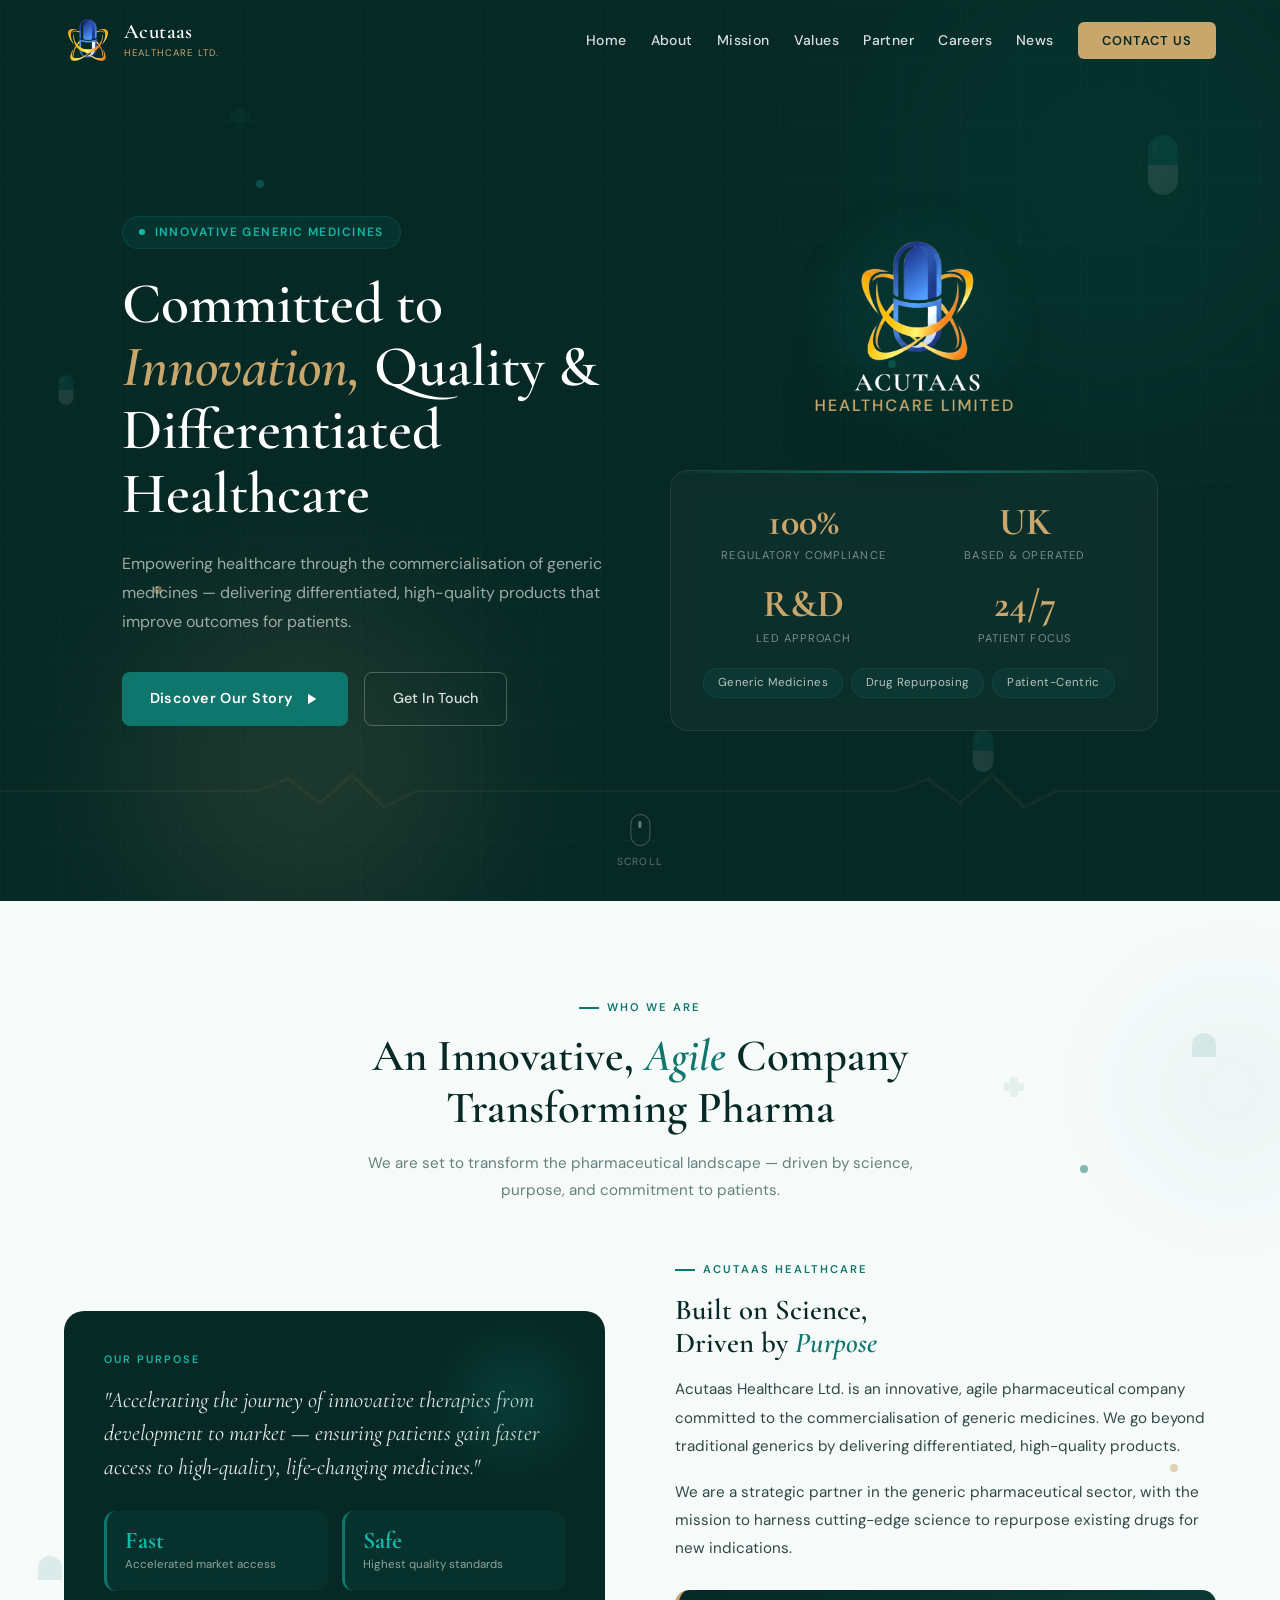
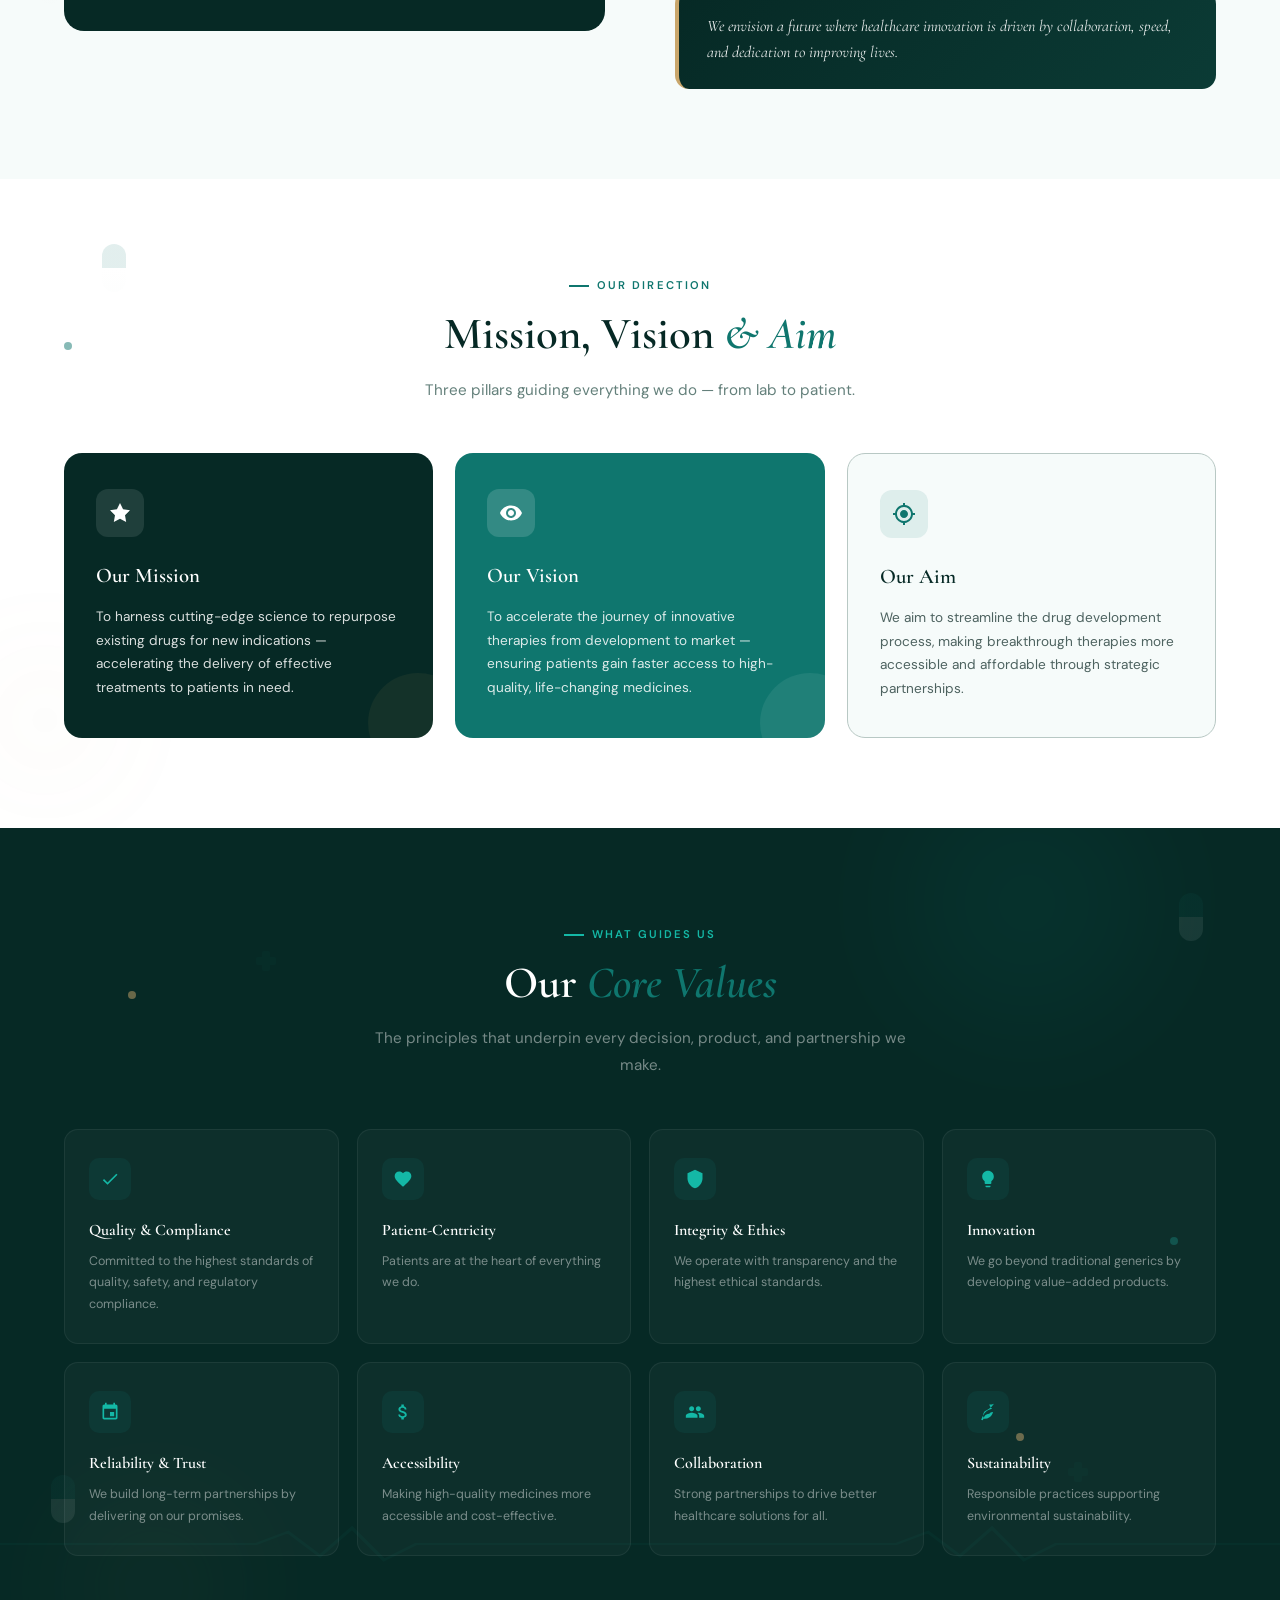
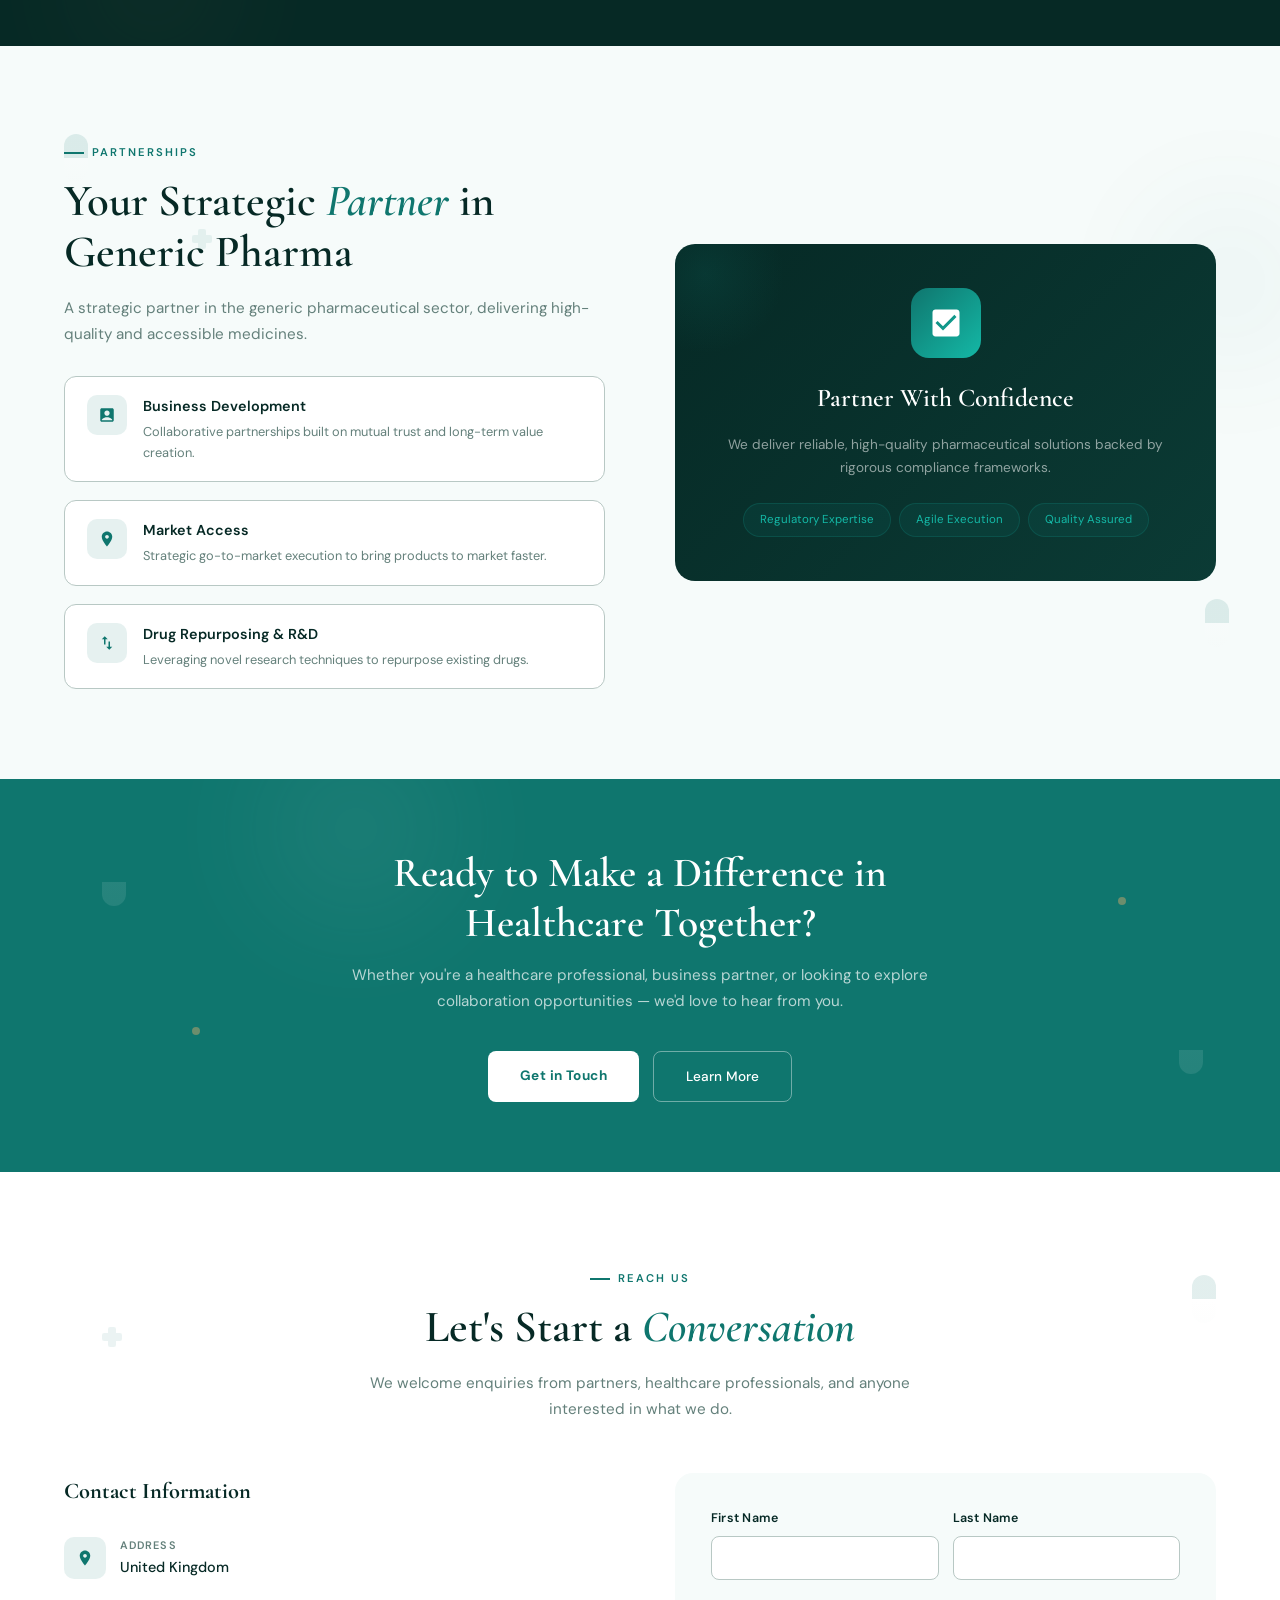
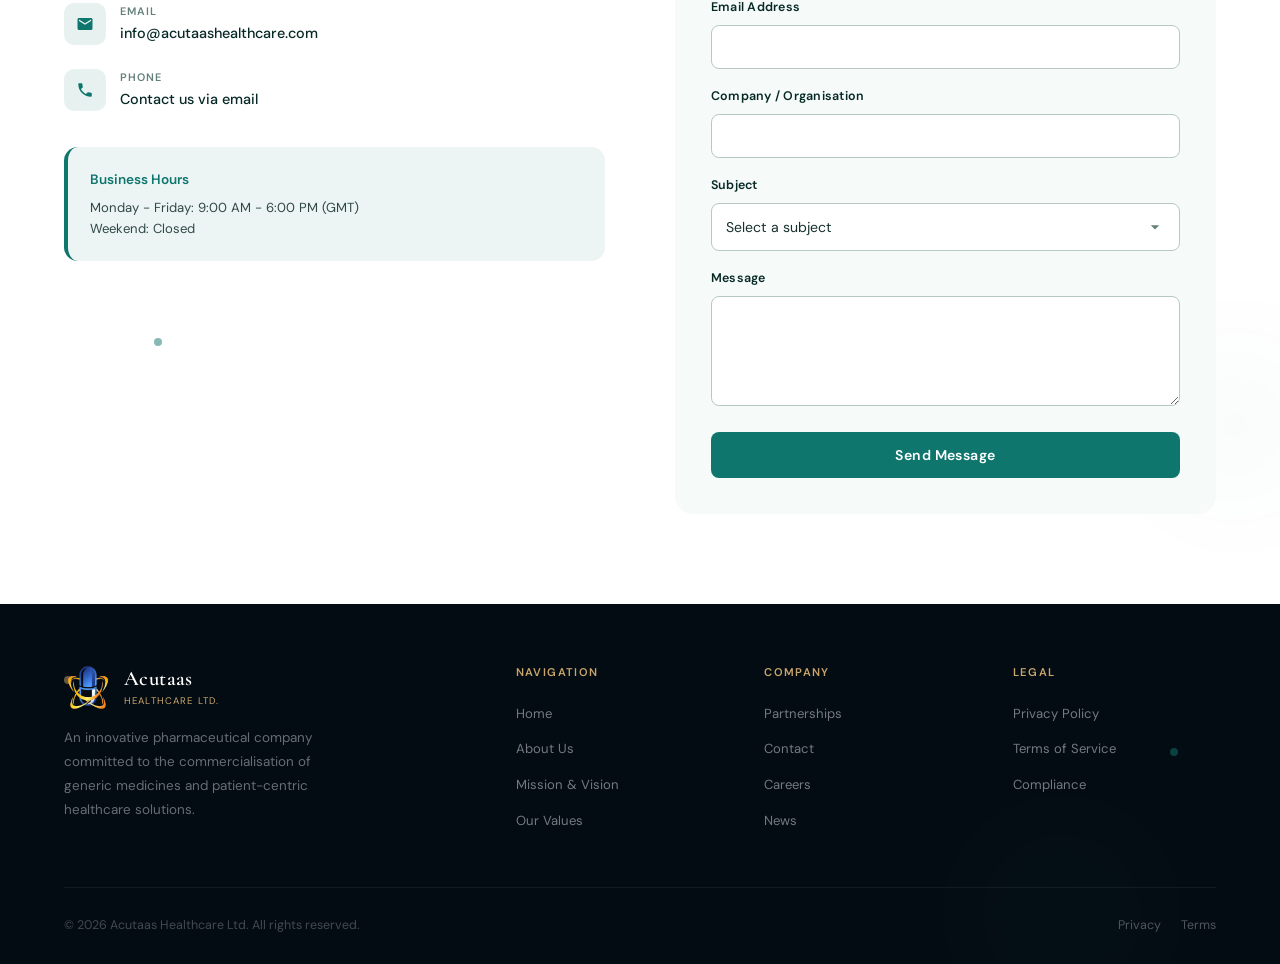
==== commit 251e804b: "news career separated" ====
--- a/index.html
+++ b/index.html
@@ -42,6 +42,8 @@
     <li><a href="#mission">Mission</a></li>
     <li><a href="#values">Values</a></li>
     <li><a href="#partner">Partner</a></li>
+    <li><a href="careers.html">Careers</a></li>
+    <li><a href="news.html">News</a></li>
     <li><a href="#contact" class="nav-cta">Contact Us</a></li>
   </ul>
 
@@ -56,6 +58,8 @@
   <a href="#mission" onclick="toggleMenu()">Mission & Aims</a>
   <a href="#values" onclick="toggleMenu()">Our Values</a>
   <a href="#partner" onclick="toggleMenu()">Partnerships</a>
+  <a href="careers.html" onclick="toggleMenu()">Careers</a>
+  <a href="news.html" onclick="toggleMenu()">News</a>
   <a href="#contact" onclick="toggleMenu()">Contact Us</a>
 </div>
 
--- a/css/base/variables.css
+++ b/css/base/variables.css
@@ -2,7 +2,7 @@
 
   /* Cyan + Navy - Acutaas */
 
-  --navy: #081826;
+  /* --navy: #081826;
   --navy-rgb: 8, 24, 38;
   --navy-mid: #102437;
 
@@ -26,6 +26,7 @@
   --black-rgb: 0, 0, 0;
 
   --off-white: #F5FAFC;
+  --off-white-rgb: 245, 250, 252;
 
   --gray-50: #F2F7FA;
   --gray-100: #E3EDF2;
@@ -34,7 +35,7 @@
   --gray-700: #334155;
 
   --text: #162534;
-  --blue-50: #ECFEFF;
+  --blue-50: #ECFEFF; */
 
   /* Purple - Black - Acutaas */
 
@@ -62,6 +63,7 @@
   --black-rgb: 0, 0, 0;
 
   --off-white: #FAFBFC;
+  --off-white-rgb: 250, 251, 252;
 
   --gray-50: #F5F7FA;
   --gray-100: #EBEEF4;
@@ -98,6 +100,7 @@
   --black-rgb: 0, 0, 0;
 
   --off-white: #F8FAFC;
+  --off-white-rgb: 248, 250, 252;
 
   --gray-50: #F4F6F8;
   --gray-100: #E8EDF3;
@@ -110,7 +113,7 @@
 
   /* Green - Acutaas */
   
-  /* --navy: #062925;
+  --navy: #062925;
   --navy-rgb: 6, 41, 37;
   --navy-mid: #0B3B35;
 
@@ -134,6 +137,7 @@
   --black-rgb: 0, 0, 0;
 
   --off-white: #F6FBFA;
+  --off-white-rgb: 246, 251, 250;
 
   --gray-50: #F3F7F6;
   --gray-100: #E2ECEA;
@@ -142,7 +146,7 @@
   --gray-700: #304845;
 
   --text: #16302C;
-  --blue-50: #ECFEFF; */
+  --blue-50: #ECFEFF;
 
   /* Original */
 
@@ -162,6 +166,7 @@
   --black: #000000;
   --black-rgb: 0, 0, 0;
   --off-white: #F7F9F8;
+  --off-white-rgb: 247, 249, 248;
   --gray-50: #f8fafc;
   --gray-100: #F0F3F2;
   --gray-300: #C2CCC8;
--- a/css/components/navbar.css
+++ b/css/components/navbar.css
@@ -75,7 +75,7 @@
 
 .nav-links {
   display: flex;
-  gap: 2rem;
+  gap: 1.5rem;
   list-style: none;
   align-items: center;
 }
--- a/css/components/hero.css
+++ b/css/components/hero.css
@@ -2,10 +2,11 @@
 #home {
   min-height: 100vh;
   background-color: var(--navy);
-  background-image: linear-gradient(rgba(var(--navy-rgb), 0.85), rgba(var(--navy-rgb), 0.85)), url('../../assets/images/hero-bg.png');
+  background-image: linear-gradient(rgba(var(--navy-rgb), 0.99), rgba(var(--navy-rgb), 0.85)), url('https://images.unsplash.com/photo-1581091226825-a6a2a5aee158?auto=format&fit=crop&w=2000&q=80');
   background-size: cover;
   background-position: center;
   background-repeat: no-repeat;
+  background-attachment: fixed;
   position: relative;
   display: flex;
   align-items: center;
--- a/css/components/about.css
+++ b/css/components/about.css
@@ -1,5 +1,11 @@
 /* ═══════════ ABOUT ═══════════ */
-#about { background: var(--off-white); }
+#about { 
+  background-color: var(--off-white);
+  background-image: linear-gradient(rgba(var(--off-white-rgb), 0.95), rgba(var(--off-white-rgb), 0.95)), url('https://images.unsplash.com/photo-1551076805-e18690c5e53b?auto=format&fit=crop&w=1920&q=80');
+  background-size: cover;
+  background-position: center;
+  background-attachment: fixed;
+}
 
 .about-grid {
   display: grid;
--- a/css/components/mission.css
+++ b/css/components/mission.css
@@ -1,5 +1,11 @@
 /* ═══════════ MISSION ═══════════ */
-#mission { background: var(--white); }
+#mission { 
+  background-color: var(--white);
+  background-image: linear-gradient(rgba(var(--white-rgb), 0.92), rgba(var(--white-rgb), 0.92)), url('https://images.unsplash.com/photo-1579154204601-01588f351e67?auto=format&fit=crop&w=1920&q=80');
+  background-size: cover;
+  background-position: center;
+  background-attachment: fixed;
+}
 
 .mission-cards {
   display: grid;
--- a/css/components/values.css
+++ b/css/components/values.css
@@ -1,5 +1,12 @@
 /* ═══════════ VALUES ═══════════ */
-#values { background: var(--navy); padding: 90px 5%; }
+#values { 
+  background-color: var(--navy); 
+  background-image: linear-gradient(rgba(var(--navy-rgb), 0.9), rgba(var(--navy-rgb), 0.9)), url('https://images.unsplash.com/photo-1532938911079-1b06ac7ceec7?auto=format&fit=crop&w=1920&q=80');
+  background-size: cover;
+  background-position: center;
+  background-attachment: fixed;
+  padding: 90px 5%; 
+}
 
 #values .section-label { color: var(--blue-light); }
 #values .section-label::before { background: var(--blue-light); }
--- a/css/components/partner.css
+++ b/css/components/partner.css
@@ -1,5 +1,11 @@
 /* ═══════════ PARTNER ═══════════ */
-#partner { background: var(--off-white); }
+#partner { 
+  background-color: var(--off-white);
+  background-image: linear-gradient(rgba(var(--off-white-rgb), 0.92), rgba(var(--off-white-rgb), 0.92)), url('../assets/images/partner_global.png');
+  background-size: cover;
+  background-position: center;
+  background-attachment: fixed;
+}
 
 .partner-inner {
   display: grid;
--- a/css/components/cta.css
+++ b/css/components/cta.css
@@ -1,6 +1,10 @@
 /* ═══════════ CTA ═══════════ */
 #cta {
-  background: linear-gradient(135deg, var(--blue-primary) 0%, var(--blue-dark) 100%);
+  background-color: var(--blue-primary);
+  background-image: linear-gradient(135deg, rgba(var(--blue-primary-rgb), 0.9) 0%, rgba(var(--navy-rgb), 0.9) 100%), url('https://images.unsplash.com/photo-1559839734-2b71ea197ec2?auto=format&fit=crop&w=1920&q=80');
+  background-size: cover;
+  background-position: center;
+  background-attachment: fixed;
   padding: 70px 5%;
   text-align: center;
 }
--- a/css/components/contact.css
+++ b/css/components/contact.css
@@ -1,5 +1,11 @@
 /* ═══════════ CONTACT ═══════════ */
-#contact { background: var(--white); }
+#contact { 
+  background-color: var(--white);
+  background-image: linear-gradient(rgba(var(--white-rgb), 0.92), rgba(var(--white-rgb), 0.92)), url('https://images.unsplash.com/photo-1551836022-d5d88e9218df?auto=format&fit=crop&w=1920&q=80');
+  background-size: cover;
+  background-position: center;
+  background-attachment: fixed;
+}
 
 .contact-grid {
   display: grid;
--- a/css/base/responsive.css
+++ b/css/base/responsive.css
@@ -1,16 +1,28 @@
 /* ═══════════ RESPONSIVE ═══════════ */
 @media (max-width: 1024px) {
+  nav { padding: 0 5%; }
+  .nav-links { display: none; }
+  .hamburger { display: flex; }
   .values-grid { grid-template-columns: repeat(2, 1fr); }
   .footer-top { grid-template-columns: 1fr 1fr; }
 }
 
 @media (max-width: 768px) {
-  nav { padding: 0 5%; }
-  .nav-links { display: none; }
-  .hamburger { display: flex; }
 
   .hero-content { grid-template-columns: 1fr; padding: 110px 5% 70px; }
-  .hero-stats { display: none; }
+  .hero-stats, .hero-visual-col { display: none !important; }
+  
+  #home, .page-hero, body { background-attachment: scroll !important; }
+  
+  /* Fix massive zooming on tall mobile sections (like Core Values) by wrapping and repeating subtly */
+  section { 
+    background-attachment: scroll !important;
+    background-size: 300vw auto !important; 
+    background-repeat: repeat-y !important; 
+    background-position: top center !important;
+  }
+
+  #values { background-image: none !important; }
 
   .about-grid,
   .mission-cards,
@@ -18,7 +30,7 @@
   .contact-grid { grid-template-columns: 1fr; }
 
   .mission-cards { gap: 14px; }
-  .values-grid { grid-template-columns: 1fr; }
+  .values-grid { grid-template-columns: 1fr !important; }
   .footer-top { grid-template-columns: 1fr; gap: 28px; }
   .footer-bottom { flex-direction: column; text-align: center; }
   .form-row { grid-template-columns: 1fr; }
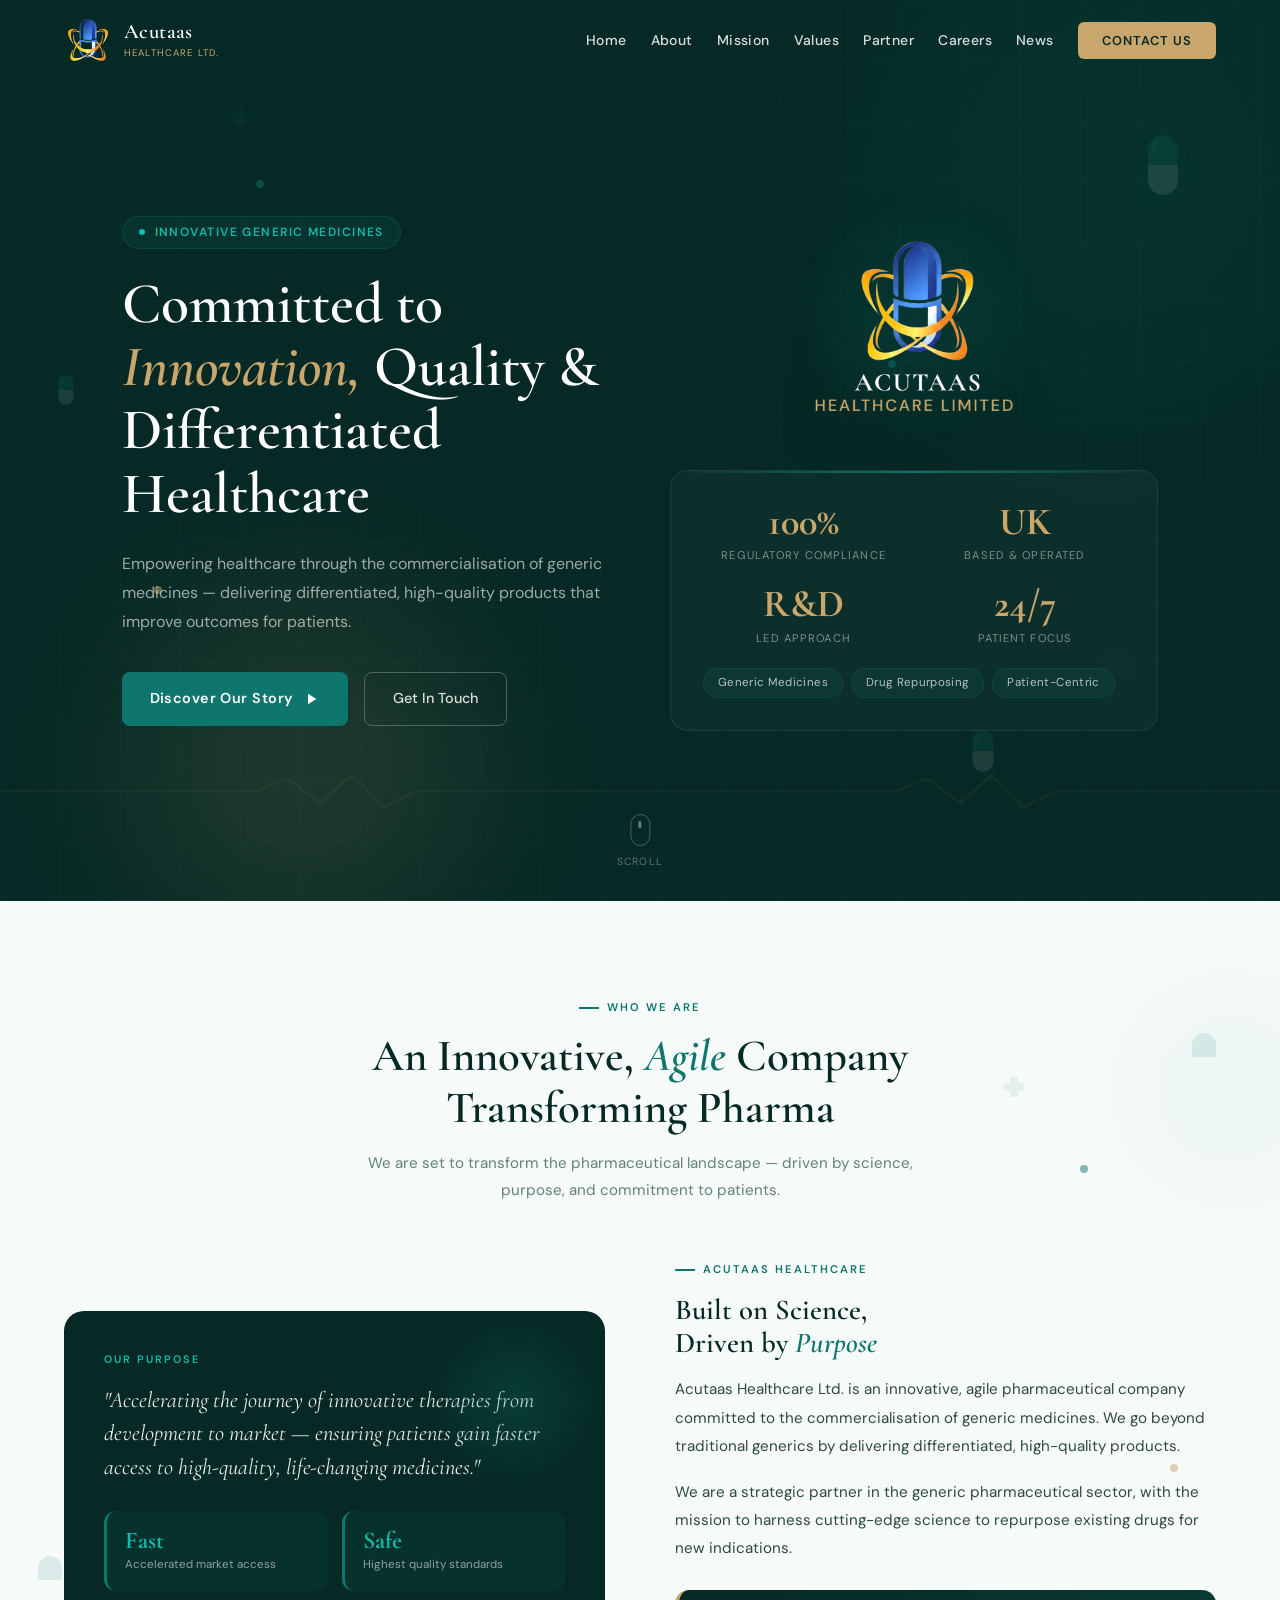
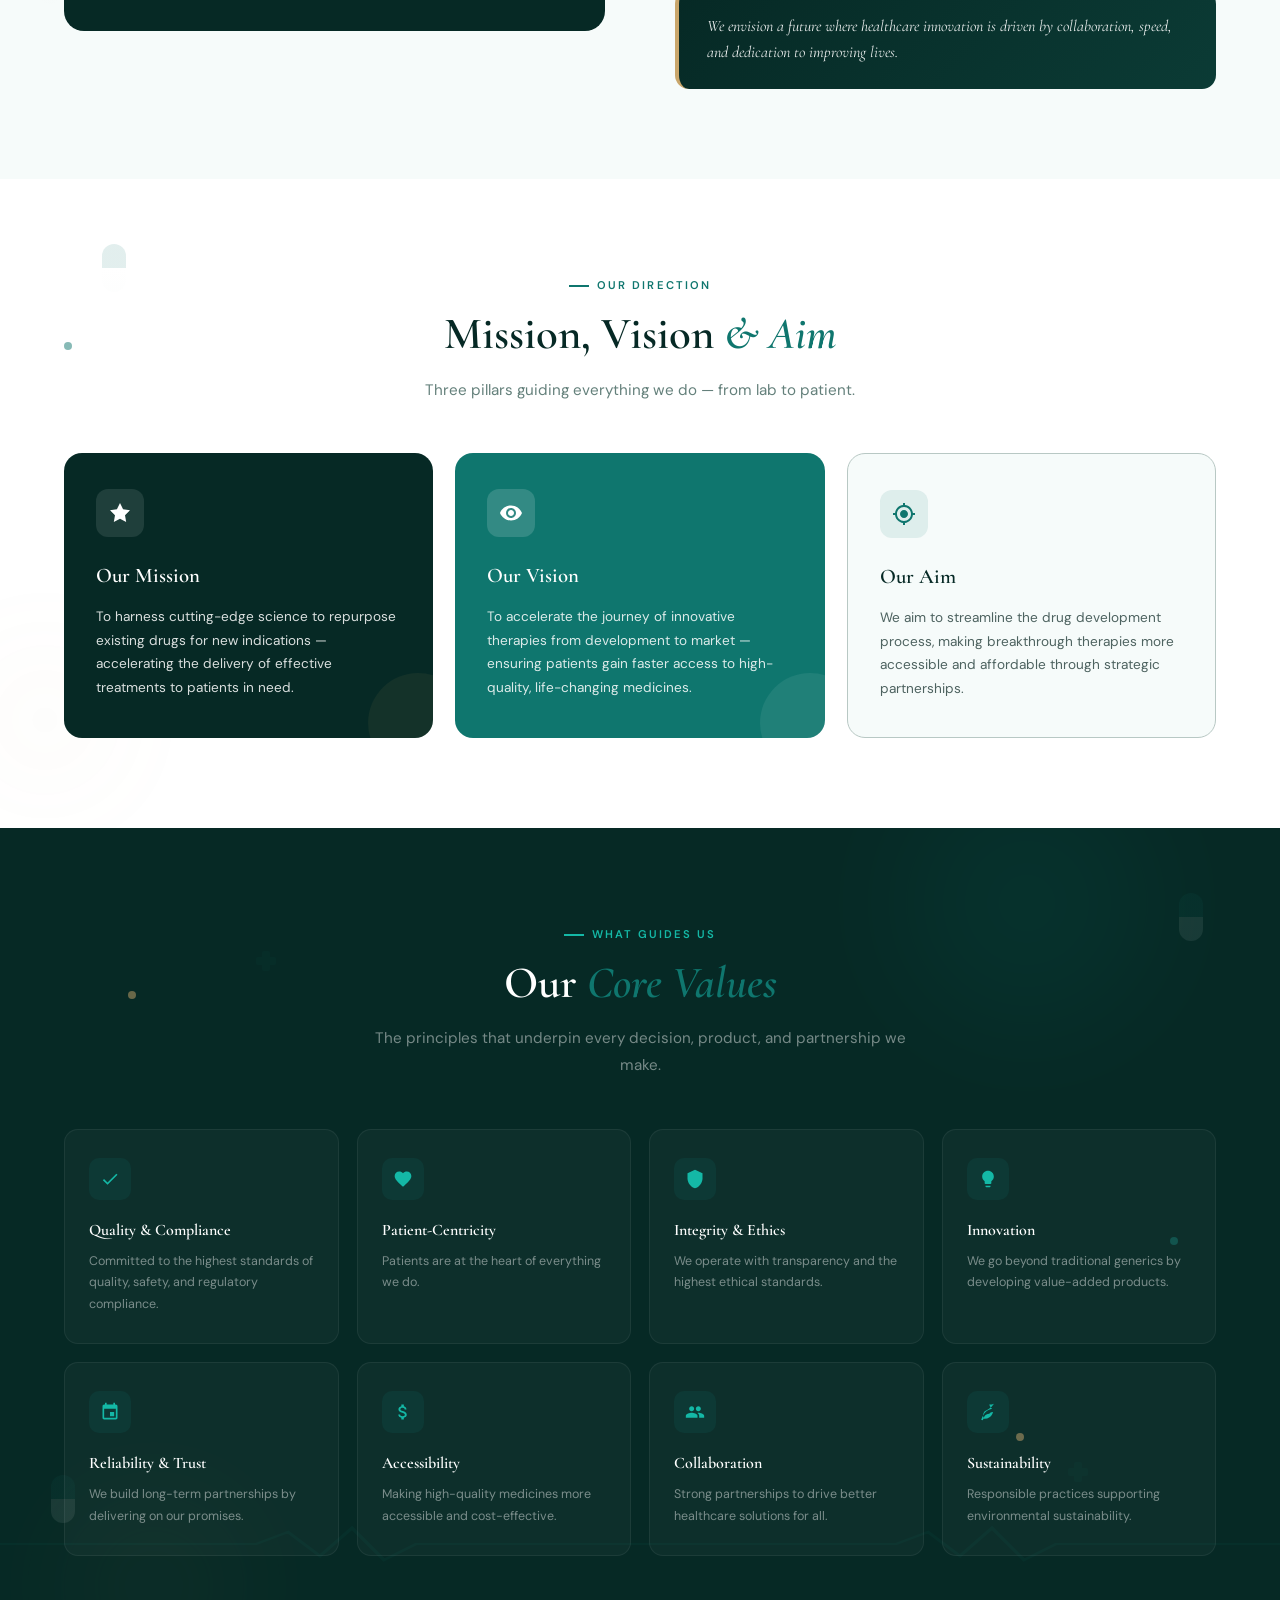
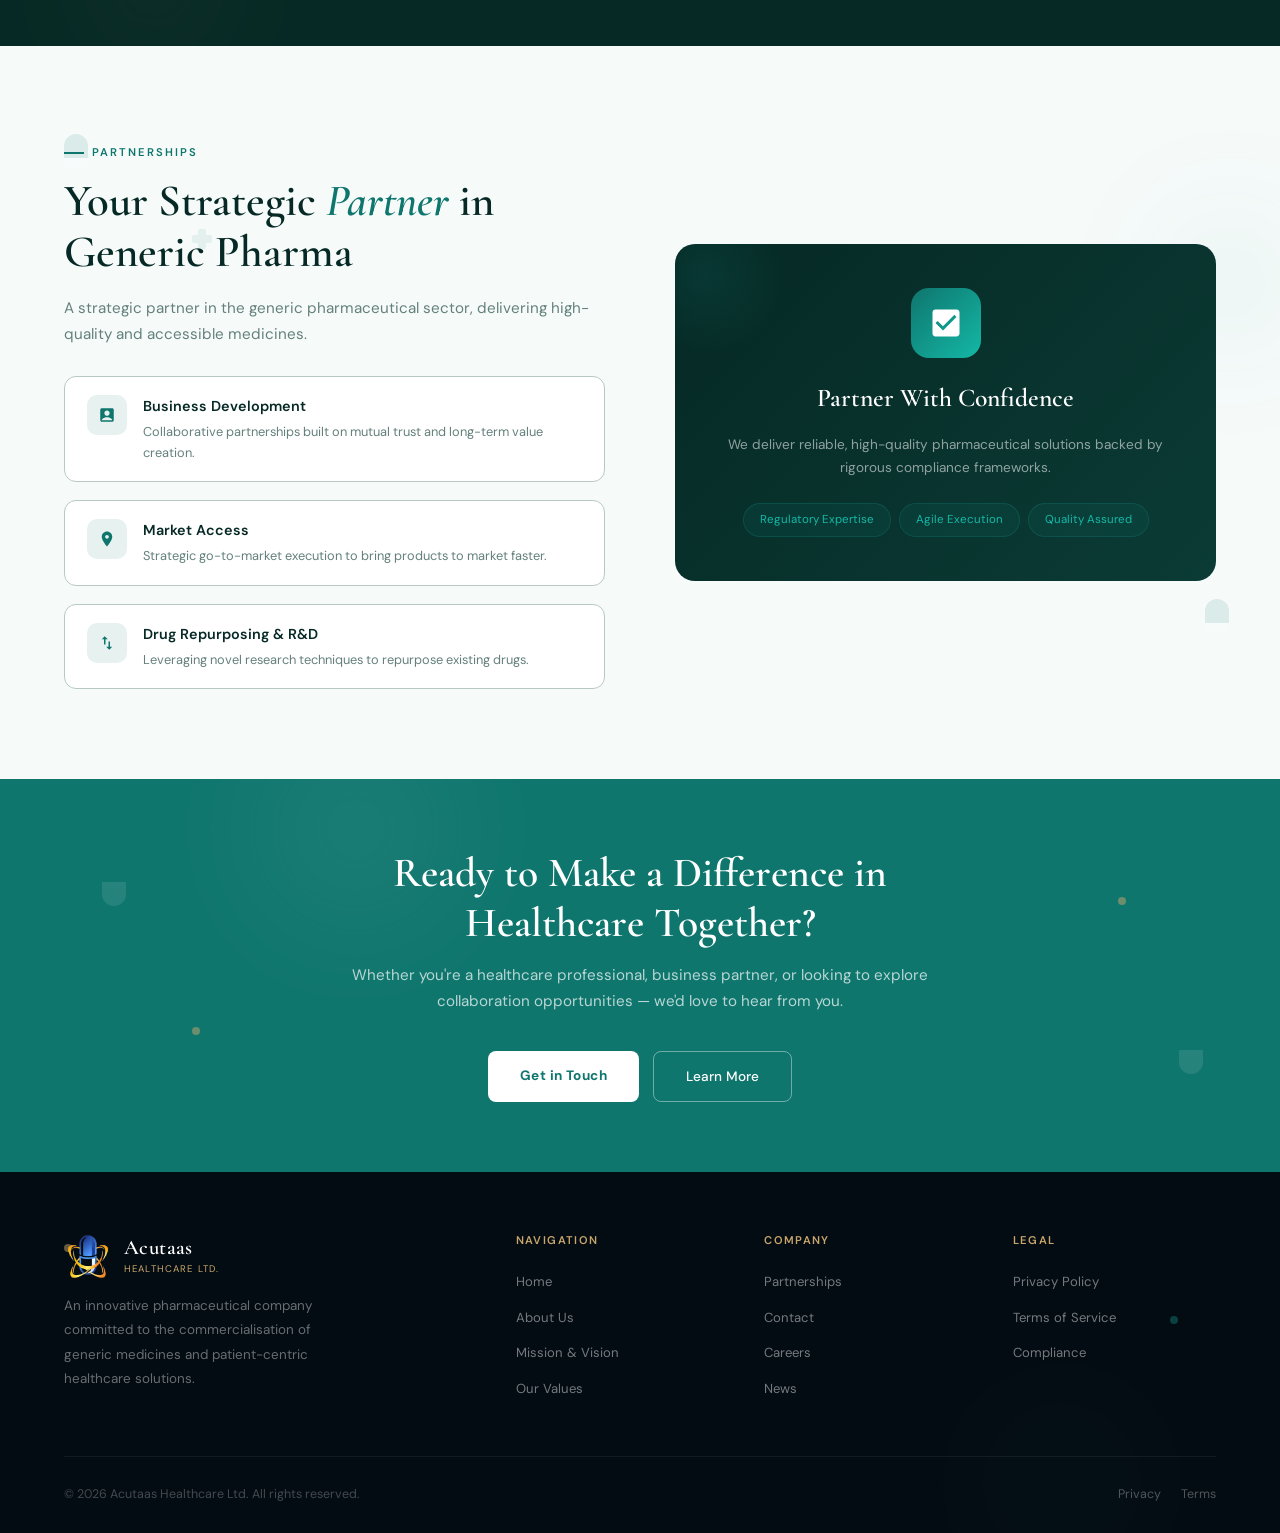
==== commit c565cdfc: "Contact Us page is separated" ====
--- a/index.html
+++ b/index.html
@@ -44,7 +44,7 @@
     <li><a href="#partner">Partner</a></li>
     <li><a href="careers.html">Careers</a></li>
     <li><a href="news.html">News</a></li>
-    <li><a href="#contact" class="nav-cta">Contact Us</a></li>
+    <li><a href="contact.html" class="nav-cta">Contact Us</a></li>
   </ul>
 
   <button class="hamburger" onclick="toggleMenu()">
@@ -60,7 +60,7 @@
   <a href="#partner" onclick="toggleMenu()">Partnerships</a>
   <a href="careers.html" onclick="toggleMenu()">Careers</a>
   <a href="news.html" onclick="toggleMenu()">News</a>
-  <a href="#contact" onclick="toggleMenu()">Contact Us</a>
+  <a href="contact.html" onclick="toggleMenu()">Contact Us</a>
 </div>
 
 <!-- Hero -->
@@ -96,7 +96,7 @@
           Discover Our Story
           <svg viewBox="0 0 24 24"><path d="M8 5v14l11-7z"/></svg>
         </a>
-        <a href="#contact" class="btn-outline">Get In Touch</a>
+        <a href="contact.html" class="btn-outline">Get In Touch</a>
       </div>
     </div>
 
@@ -368,108 +368,12 @@
     <h2 class="cta-title">Ready to Make a Difference in Healthcare Together?</h2>
     <p class="cta-sub">Whether you're a healthcare professional, business partner, or looking to explore collaboration opportunities — we'd love to hear from you.</p>
     <div class="cta-buttons">
-      <a href="#contact" class="btn-white">Get in Touch</a>
+      <a href="contact.html" class="btn-white">Get in Touch</a>
       <a href="#about" class="btn-ghost">Learn More</a>
     </div>
   </div>
 </section>
 
-<!-- Contact -->
-<section id="contact">
-  <!-- Contact Animations -->
-  <div class="section-anim-container">
-    <div class="floating-pill" style="top: 10%; right: 5%; animation-delay: -1s;"></div>
-    <div class="molecule-dot blue" style="bottom: 25%; left: 12%; animation-delay: 0s;"></div>
-    <div class="molecule-dot gold" style="bottom: 20%; right: 12%; animation-delay: -1.5s;"></div>
-    <div class="medical-cross-small" style="top: 15%; left: 8%; animation-delay: -18s;"></div>
-    <div class="glow-orb" style="width: 150px; height: 150px; background: var(--blue-primary); opacity: 0.03; bottom: 10%; right: -30px;"></div>
-  </div>
-
-  <div class="section-inner">
-    <div style="text-align:center; margin-bottom: 20px;">
-      <span class="section-label reveal">Reach Us</span>
-      <h2 class="section-title reveal reveal-delay-1">Let's Start a <em>Conversation</em></h2>
-      <p class="section-sub reveal reveal-delay-2" style="margin: 0 auto;">We welcome enquiries from partners, healthcare professionals, and anyone interested in what we do.</p>
-    </div>
-
-    <div class="contact-grid">
-      <div class="reveal">
-        <h3 style="font-family: var(--font-display); font-size: 1.4rem; color: var(--navy); margin-bottom: 28px;">Contact Information</h3>
-
-        <div class="contact-info-item">
-          <div class="ci-icon"><svg viewBox="0 0 24 24"><path d="M12 2C8.13 2 5 5.13 5 9c0 5.25 7 13 7 13s7-7.75 7-13c0-3.87-3.13-7-7-7zm0 9.5c-1.38 0-2.5-1.12-2.5-2.5s1.12-2.5 2.5-2.5 2.5 1.12 2.5 2.5-1.12 2.5-2.5 2.5z"/></svg></div>
-          <div><div class="ci-label">Address</div><div class="ci-value">United Kingdom</div></div>
-        </div>
-
-        <div class="contact-info-item">
-          <div class="ci-icon"><svg viewBox="0 0 24 24"><path d="M20 4H4c-1.1 0-1.99.9-1.99 2L2 18c0 1.1.9 2 2 2h16c1.1 0 2-.9 2-2V6c0-1.1-.9-2-2-2zm0 4l-8 5-8-5V6l8 5 8-5v2z"/></svg></div>
-          <div><div class="ci-label">Email</div><div class="ci-value">info@acutaashealthcare.com</div></div>
-        </div>
-
-        <div class="contact-info-item">
-          <div class="ci-icon"><svg viewBox="0 0 24 24"><path d="M6.62 10.79c1.44 2.83 3.76 5.14 6.59 6.59l2.2-2.2c.27-.27.67-.36 1.02-.24 1.12.37 2.33.57 3.57.57.55 0 1 .45 1 1V20c0 .55-.45 1-1 1-9.39 0-17-7.61-17-17 0-.55.45-1 1-1h3.5c.55 0 1 .45 1 1 0 1.25.2 2.45.57 3.57.11.35.03.74-.25 1.02l-2.2 2.2z"/></svg></div>
-          <div><div class="ci-label">Phone</div><div class="ci-value">Contact us via email</div></div>
-        </div>
-
-        <div class="office-hours">
-          <div class="office-hours-title">Business Hours</div>
-          <div class="office-hours-text">Monday - Friday: 9:00 AM - 6:00 PM (GMT)<br>Weekend: Closed</div>
-        </div>
-      </div>
-
-      <div class="contact-form reveal reveal-delay-1">
-        <form id="contactForm" onsubmit="handleSubmit(event)" novalidate>
-          <div class="form-row">
-            <div class="form-group">
-              <label for="firstName">First Name</label>
-              <input type="text" id="firstName" name="firstName" required>
-            </div>
-            <div class="form-group">
-              <label for="lastName">Last Name</label>
-              <input type="text" id="lastName" name="lastName" required>
-            </div>
-          </div>
-          <div class="form-group">
-            <label for="email">Email Address</label>
-            <input type="email" id="email" name="email" required>
-          </div>
-          <div class="form-group">
-            <label for="company">Company / Organisation</label>
-            <input type="text" id="company" name="company">
-          </div>
-          <div class="form-group custom-select-container">
-            <label for="subject">Subject</label>
-            <select id="subject" name="subject" required style="display:none;">
-              <option value="">Select a subject</option>
-              <option value="partnership">Partnership Enquiry</option>
-              <option value="product">Product Information</option>
-              <option value="careers">Careers</option>
-              <option value="other">Other</option>
-            </select>
-            <div class="custom-select">
-              <div class="custom-select-trigger">
-                <span>Select a subject</span>
-                <svg viewBox="0 0 24 24" width="20" height="20" fill="var(--gray-500)"><path d="M7 10l5 5 5-5z"/></svg>
-              </div>
-              <div class="custom-options">
-                <div class="custom-option selected" data-value="">Select a subject</div>
-                <div class="custom-option" data-value="partnership">Partnership Enquiry</div>
-                <div class="custom-option" data-value="product">Product Information</div>
-                <div class="custom-option" data-value="careers">Careers</div>
-                <div class="custom-option" data-value="other">Other</div>
-              </div>
-            </div>
-          </div>
-          <div class="form-group">
-            <label for="message">Message</label>
-            <textarea id="message" name="message" rows="4" required></textarea>
-          </div>
-          <button type="submit" class="form-submit">Send Message</button>
-        </form>
-      </div>
-    </div>
-  </div>
-</section>
 
 <!-- Footer -->
 <footer>
@@ -506,7 +410,7 @@
       <div class="footer-col-title">Company</div>
       <ul class="footer-links">
         <li><a href="#partner">Partnerships</a></li>
-        <li><a href="#contact">Contact</a></li>
+        <li><a href="contact.html">Contact</a></li>
         <li><a href="careers.html">Careers</a></li>
         <li><a href="news.html">News</a></li>
       </ul>
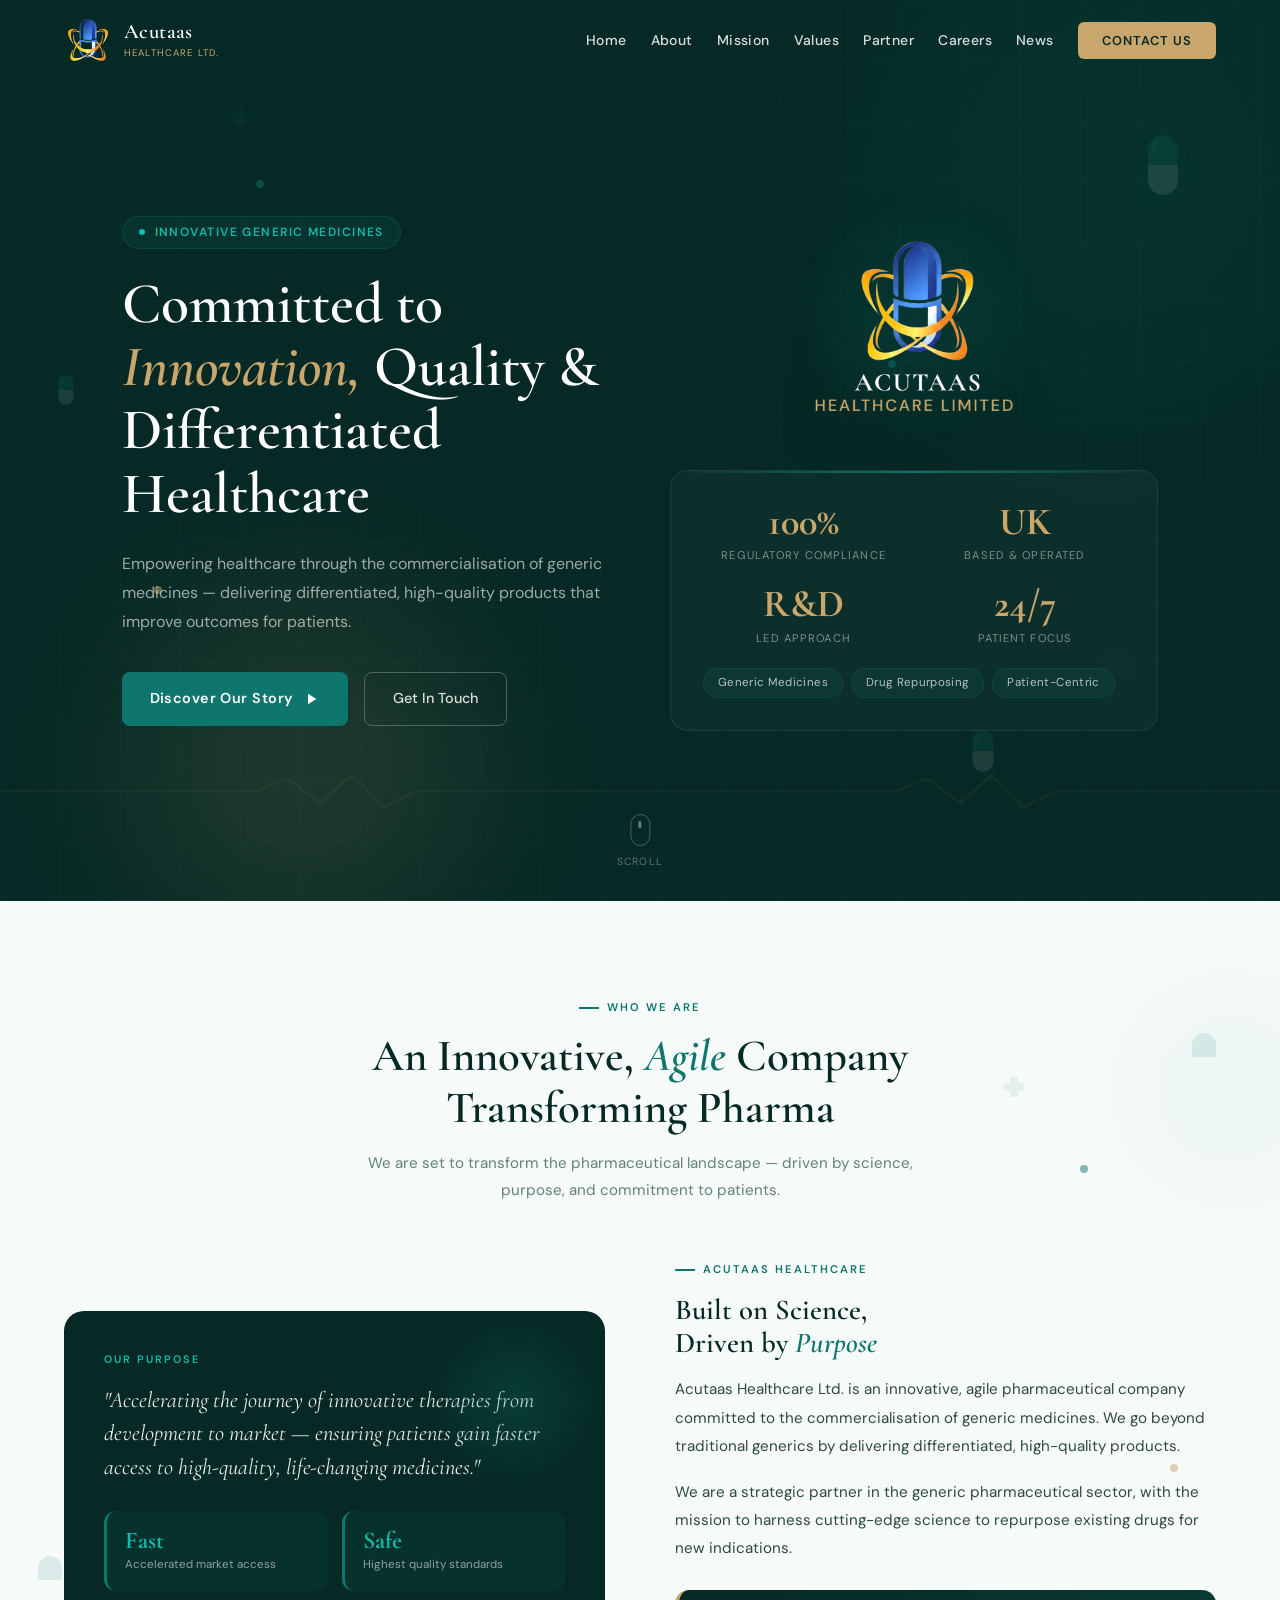
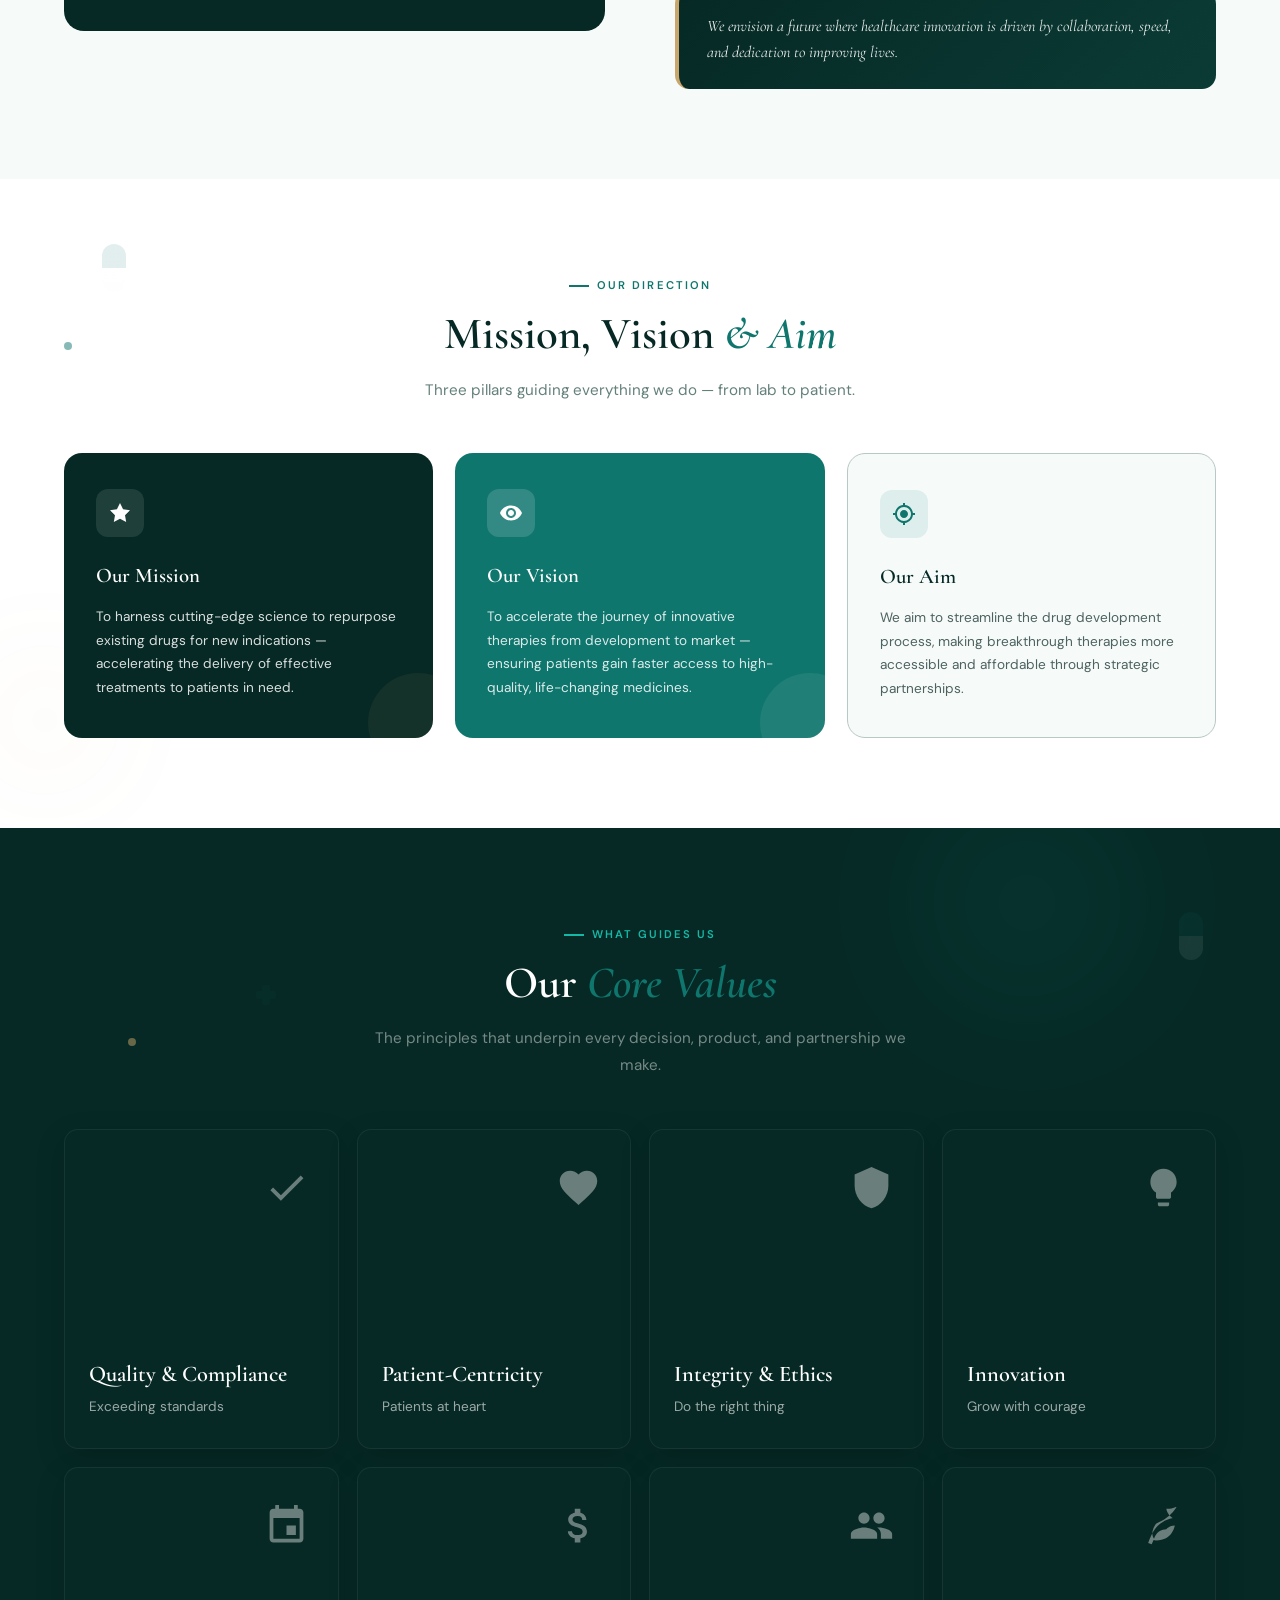
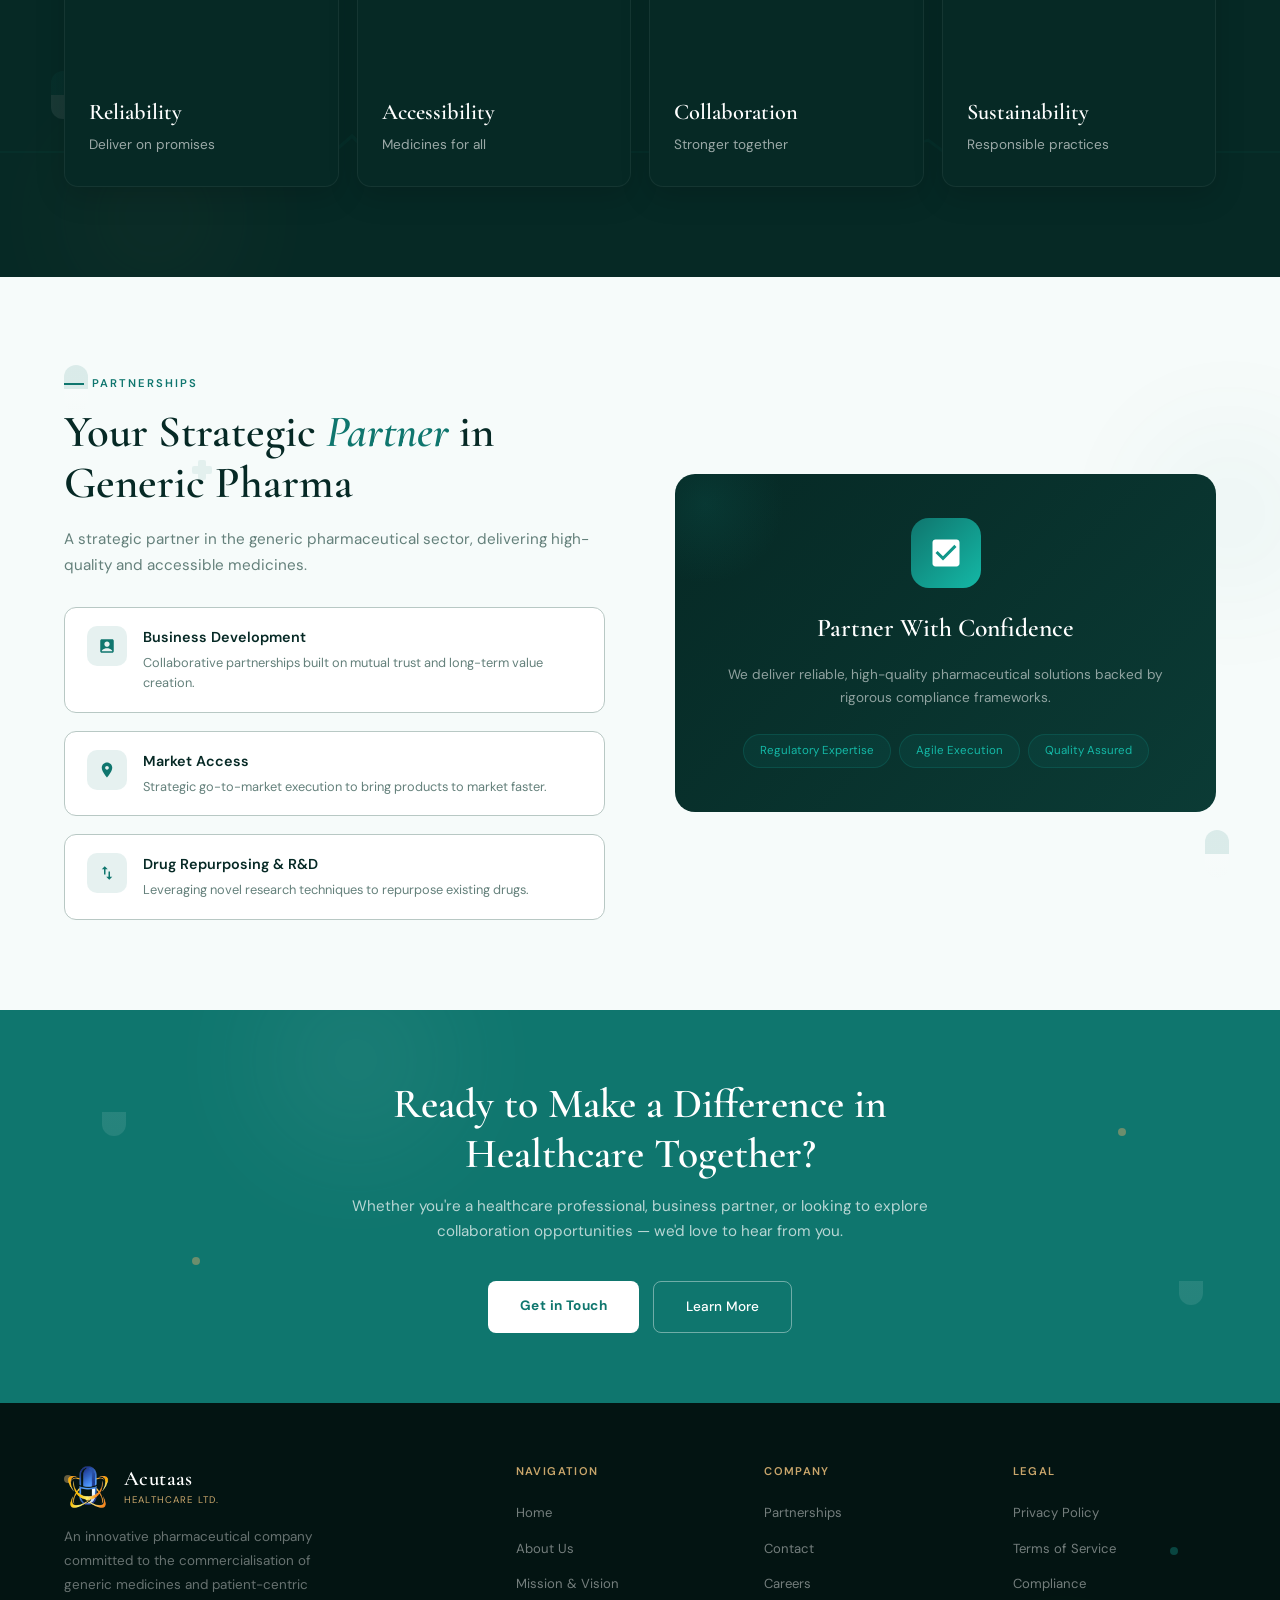
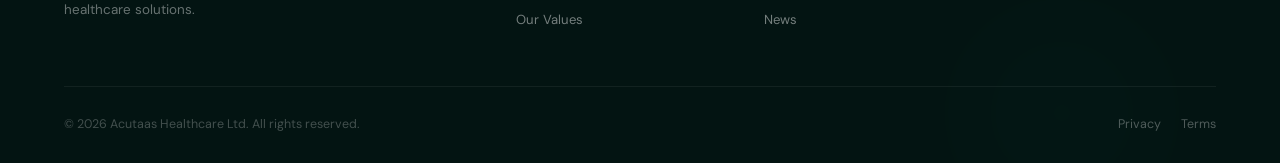
==== commit 1c9ed309: "CSS changed" ====
--- a/index.html
+++ b/index.html
@@ -240,52 +240,164 @@
     </div>
 
     <div class="values-grid">
-      <div class="value-card reveal">
-        <div class="value-icon"><svg viewBox="0 0 24 24"><path d="M9 16.17L4.83 12l-1.42 1.41L9 19 21 7l-1.41-1.41z"/></svg></div>
-        <div class="value-title">Quality & Compliance</div>
-        <p class="value-text">Committed to the highest standards of quality, safety, and regulatory compliance.</p>
-      </div>
-
-      <div class="value-card reveal reveal-delay-1">
-        <div class="value-icon"><svg viewBox="0 0 24 24"><path d="M12 21.35l-1.45-1.32C5.4 15.36 2 12.28 2 8.5 2 5.42 4.42 3 7.5 3c1.74 0 3.41.81 4.5 2.09C13.09 3.81 14.76 3 16.5 3 19.58 3 22 5.42 22 8.5c0 3.78-3.4 6.86-8.55 11.54L12 21.35z"/></svg></div>
-        <div class="value-title">Patient-Centricity</div>
-        <p class="value-text">Patients are at the heart of everything we do.</p>
-      </div>
-
-      <div class="value-card reveal reveal-delay-2">
-        <div class="value-icon"><svg viewBox="0 0 24 24"><path d="M12 1L3 5v6c0 5.55 3.84 10.74 9 12 5.16-1.26 9-6.45 9-12V5l-9-4z"/></svg></div>
-        <div class="value-title">Integrity & Ethics</div>
-        <p class="value-text">We operate with transparency and the highest ethical standards.</p>
-      </div>
-
-      <div class="value-card reveal reveal-delay-3">
-        <div class="value-icon"><svg viewBox="0 0 24 24"><path d="M9 21c0 .5.4 1 1 1h4c.6 0 1-.5 1-1v-1H9v1zm3-19C8.1 2 5 5.1 5 9c0 2.4 1.2 4.5 3 5.7V17c0 .5.4 1 1 1h6c.6 0 1-.5 1-1v-2.3c1.8-1.3 3-3.4 3-5.7 0-3.9-3.1-7-7-7z"/></svg></div>
-        <div class="value-title">Innovation</div>
-        <p class="value-text">We go beyond traditional generics by developing value-added products.</p>
-      </div>
-
-      <div class="value-card reveal">
-        <div class="value-icon"><svg viewBox="0 0 24 24"><path d="M17 12h-5v5h5v-5zM16 1v2H8V1H6v2H5c-1.11 0-1.99.9-1.99 2L3 19c0 1.1.89 2 2 2h14c1.1 0 2-.9 2-2V5c0-1.1-.9-2-2-2h-1V1h-2zm3 18H5V8h14v11z"/></svg></div>
-        <div class="value-title">Reliability & Trust</div>
-        <p class="value-text">We build long-term partnerships by delivering on our promises.</p>
-      </div>
-
-      <div class="value-card reveal reveal-delay-1">
-        <div class="value-icon"><svg viewBox="0 0 24 24"><path d="M11.8 10.9c-2.27-.59-3-1.2-3-2.15 0-1.09 1.01-1.85 2.7-1.85 1.78 0 2.44.85 2.5 2.1h2.21c-.07-1.72-1.12-3.3-3.21-3.81V3h-3v2.16c-1.94.42-3.5 1.68-3.5 3.61 0 2.31 1.91 3.46 4.7 4.13 2.5.6 3 1.48 3 2.41 0 .69-.49 1.79-2.7 1.79-2.06 0-2.87-.92-2.98-2.1h-2.2c.12 2.19 1.76 3.42 3.68 3.83V21h3v-2.15c1.95-.37 3.5-1.5 3.5-3.55 0-2.84-2.43-3.81-4.7-4.4z"/></svg></div>
-        <div class="value-title">Accessibility</div>
-        <p class="value-text">Making high-quality medicines more accessible and cost-effective.</p>
-      </div>
-
-      <div class="value-card reveal reveal-delay-2">
-        <div class="value-icon"><svg viewBox="0 0 24 24"><path d="M16 11c1.66 0 2.99-1.34 2.99-3S17.66 5 16 5c-1.66 0-3 1.34-3 3s1.34 3 3 3zm-8 0c1.66 0 2.99-1.34 2.99-3S9.66 5 8 5C6.34 5 5 6.34 5 8s1.34 3 3 3zm0 2c-2.33 0-7 1.17-7 3.5V19h14v-2.5c0-2.33-4.67-3.5-7-3.5zm8 0c-.29 0-.62.02-.97.05 1.16.84 1.97 1.97 1.97 3.45V19h6v-2.5c0-2.33-4.67-3.5-7-3.5z"/></svg></div>
-        <div class="value-title">Collaboration</div>
-        <p class="value-text">Strong partnerships to drive better healthcare solutions for all.</p>
-      </div>
-
-      <div class="value-card reveal reveal-delay-3">
-        <div class="value-icon"><svg viewBox="0 0 24 24"><path d="M17 8C8 10 5.9 16.17 3.82 21.34L5.71 22l1-2.3A4.49 4.49 0 008 20c9 0 10-8 10-8-3 0-4.5 2-4.5 2-5.33 0-6.5 5-6.5 5-2.5-3.5 1-8 1-8 8.5-3.5 11-9 11-9-3.5 1.5-5.5 1-5.5 1C14 6.33 17 8 17 8z"/></svg></div>
-        <div class="value-title">Sustainability</div>
-        <p class="value-text">Responsible practices supporting environmental sustainability.</p>
+      <!-- Card 1 -->
+      <div class="value-flip-card reveal">
+        <div class="value-flip-card-inner">
+          <div class="value-flip-card-front">
+            <div class="value-icon"><svg viewBox="0 0 24 24"><path d="M9 16.17L4.83 12l-1.42 1.41L9 19 21 7l-1.41-1.41z"/></svg></div>
+            <div class="front-content">
+              <div class="value-title">Quality & Compliance</div>
+              <div class="value-subtitle">Exceeding standards</div>
+            </div>
+          </div>
+          <div class="value-flip-card-back">
+            <div class="value-text">Committed to the highest standards of quality, safety, and regulatory compliance in every step of our process.</div>
+            <div class="back-bottom">
+              <div class="value-title">Quality & Compliance</div>
+              <div class="value-icon"><svg viewBox="0 0 24 24"><path d="M9 16.17L4.83 12l-1.42 1.41L9 19 21 7l-1.41-1.41z"/></svg></div>
+            </div>
+          </div>
+        </div>
+      </div>
+
+      <!-- Card 2 -->
+      <div class="value-flip-card reveal reveal-delay-1">
+        <div class="value-flip-card-inner">
+          <div class="value-flip-card-front">
+            <div class="value-icon"><svg viewBox="0 0 24 24"><path d="M12 21.35l-1.45-1.32C5.4 15.36 2 12.28 2 8.5 2 5.42 4.42 3 7.5 3c1.74 0 3.41.81 4.5 2.09C13.09 3.81 14.76 3 16.5 3 19.58 3 22 5.42 22 8.5c0 3.78-3.4 6.86-8.55 11.54L12 21.35z"/></svg></div>
+            <div class="front-content">
+              <div class="value-title">Patient-Centricity</div>
+              <div class="value-subtitle">Patients at heart</div>
+            </div>
+          </div>
+          <div class="value-flip-card-back">
+            <div class="value-text">Patients are at the heart of everything we do. We strive to improve health outcomes globally.</div>
+            <div class="back-bottom">
+              <div class="value-title">Patient-Centricity</div>
+              <div class="value-icon"><svg viewBox="0 0 24 24"><path d="M12 21.35l-1.45-1.32C5.4 15.36 2 12.28 2 8.5 2 5.42 4.42 3 7.5 3c1.74 0 3.41.81 4.5 2.09C13.09 3.81 14.76 3 16.5 3 19.58 3 22 5.42 22 8.5c0 3.78-3.4 6.86-8.55 11.54L12 21.35z"/></svg></div>
+            </div>
+          </div>
+        </div>
+      </div>
+
+      <!-- Card 3 -->
+      <div class="value-flip-card reveal reveal-delay-2">
+        <div class="value-flip-card-inner">
+          <div class="value-flip-card-front">
+            <div class="value-icon"><svg viewBox="0 0 24 24"><path d="M12 1L3 5v6c0 5.55 3.84 10.74 9 12 5.16-1.26 9-6.45 9-12V5l-9-4z"/></svg></div>
+            <div class="front-content">
+              <div class="value-title">Integrity & Ethics</div>
+              <div class="value-subtitle">Do the right thing</div>
+            </div>
+          </div>
+          <div class="value-flip-card-back">
+            <div class="value-text">We operate with transparency and the highest ethical standards, ensuring we build partnerships based on trust.</div>
+            <div class="back-bottom">
+              <div class="value-title">Integrity</div>
+              <div class="value-icon"><svg viewBox="0 0 24 24"><path d="M12 1L3 5v6c0 5.55 3.84 10.74 9 12 5.16-1.26 9-6.45 9-12V5l-9-4z"/></svg></div>
+            </div>
+          </div>
+        </div>
+      </div>
+
+      <!-- Card 4 -->
+      <div class="value-flip-card reveal reveal-delay-3">
+        <div class="value-flip-card-inner">
+          <div class="value-flip-card-front">
+            <div class="value-icon"><svg viewBox="0 0 24 24"><path d="M9 21c0 .5.4 1 1 1h4c.6 0 1-.5 1-1v-1H9v1zm3-19C8.1 2 5 5.1 5 9c0 2.4 1.2 4.5 3 5.7V17c0 .5.4 1 1 1h6c.6 0 1-.5 1-1v-2.3c1.8-1.3 3-3.4 3-5.7 0-3.9-3.1-7-7-7z"/></svg></div>
+            <div class="front-content">
+              <div class="value-title">Innovation</div>
+              <div class="value-subtitle">Grow with courage</div>
+            </div>
+          </div>
+          <div class="value-flip-card-back">
+            <div class="value-text">We go beyond traditional generics by developing value-added products and exploring advanced scientific frontiers.</div>
+            <div class="back-bottom">
+              <div class="value-title">Innovation</div>
+              <div class="value-icon"><svg viewBox="0 0 24 24"><path d="M9 21c0 .5.4 1 1 1h4c.6 0 1-.5 1-1v-1H9v1zm3-19C8.1 2 5 5.1 5 9c0 2.4 1.2 4.5 3 5.7V17c0 .5.4 1 1 1h6c.6 0 1-.5 1-1v-2.3c1.8-1.3 3-3.4 3-5.7 0-3.9-3.1-7-7-7z"/></svg></div>
+            </div>
+          </div>
+        </div>
+      </div>
+
+      <!-- Card 5 -->
+      <div class="value-flip-card reveal">
+        <div class="value-flip-card-inner">
+          <div class="value-flip-card-front">
+            <div class="value-icon"><svg viewBox="0 0 24 24"><path d="M17 12h-5v5h5v-5zM16 1v2H8V1H6v2H5c-1.11 0-1.99.9-1.99 2L3 19c0 1.1.89 2 2 2h14c1.1 0 2-.9 2-2V5c0-1.1-.9-2-2-2h-1V1h-2zm3 18H5V8h14v11z"/></svg></div>
+            <div class="front-content">
+              <div class="value-title">Reliability</div>
+              <div class="value-subtitle">Deliver on promises</div>
+            </div>
+          </div>
+          <div class="value-flip-card-back">
+            <div class="value-text">We build long-term partnerships by delivering on our promises consistently and predictably in a changing world.</div>
+            <div class="back-bottom">
+              <div class="value-title">Reliability</div>
+              <div class="value-icon"><svg viewBox="0 0 24 24"><path d="M17 12h-5v5h5v-5zM16 1v2H8V1H6v2H5c-1.11 0-1.99.9-1.99 2L3 19c0 1.1.89 2 2 2h14c1.1 0 2-.9 2-2V5c0-1.1-.9-2-2-2h-1V1h-2zm3 18H5V8h14v11z"/></svg></div>
+            </div>
+          </div>
+        </div>
+      </div>
+
+      <!-- Card 6 -->
+      <div class="value-flip-card reveal reveal-delay-1">
+        <div class="value-flip-card-inner">
+          <div class="value-flip-card-front">
+            <div class="value-icon"><svg viewBox="0 0 24 24"><path d="M11.8 10.9c-2.27-.59-3-1.2-3-2.15 0-1.09 1.01-1.85 2.7-1.85 1.78 0 2.44.85 2.5 2.1h2.21c-.07-1.72-1.12-3.3-3.21-3.81V3h-3v2.16c-1.94.42-3.5 1.68-3.5 3.61 0 2.31 1.91 3.46 4.7 4.13 2.5.6 3 1.48 3 2.41 0 .69-.49 1.79-2.7 1.79-2.06 0-2.87-.92-2.98-2.1h-2.2c.12 2.19 1.76 3.42 3.68 3.83V21h3v-2.15c1.95-.37 3.5-1.5 3.5-3.55 0-2.84-2.43-3.81-4.7-4.4z"/></svg></div>
+            <div class="front-content">
+              <div class="value-title">Accessibility</div>
+              <div class="value-subtitle">Medicines for all</div>
+            </div>
+          </div>
+          <div class="value-flip-card-back">
+            <div class="value-text">Making high-quality medicines more accessible and cost-effective across global healthcare systems and communities.</div>
+            <div class="back-bottom">
+              <div class="value-title">Accessibility</div>
+              <div class="value-icon"><svg viewBox="0 0 24 24"><path d="M11.8 10.9c-2.27-.59-3-1.2-3-2.15 0-1.09 1.01-1.85 2.7-1.85 1.78 0 2.44.85 2.5 2.1h2.21c-.07-1.72-1.12-3.3-3.21-3.81V3h-3v2.16c-1.94.42-3.5 1.68-3.5 3.61 0 2.31 1.91 3.46 4.7 4.13 2.5.6 3 1.48 3 2.41 0 .69-.49 1.79-2.7 1.79-2.06 0-2.87-.92-2.98-2.1h-2.2c.12 2.19 1.76 3.42 3.68 3.83V21h3v-2.15c1.95-.37 3.5-1.5 3.5-3.55 0-2.84-2.43-3.81-4.7-4.4z"/></svg></div>
+            </div>
+          </div>
+        </div>
+      </div>
+
+      <!-- Card 7 -->
+      <div class="value-flip-card reveal reveal-delay-2">
+        <div class="value-flip-card-inner">
+          <div class="value-flip-card-front">
+            <div class="value-icon"><svg viewBox="0 0 24 24"><path d="M16 11c1.66 0 2.99-1.34 2.99-3S17.66 5 16 5c-1.66 0-3 1.34-3 3s1.34 3 3 3zm-8 0c1.66 0 2.99-1.34 2.99-3S9.66 5 8 5C6.34 5 5 6.34 5 8s1.34 3 3 3zm0 2c-2.33 0-7 1.17-7 3.5V19h14v-2.5c0-2.33-4.67-3.5-7-3.5zm8 0c-.29 0-.62.02-.97.05 1.16.84 1.97 1.97 1.97 3.45V19h6v-2.5c0-2.33-4.67-3.5-7-3.5z"/></svg></div>
+            <div class="front-content">
+              <div class="value-title">Collaboration</div>
+              <div class="value-subtitle">Stronger together</div>
+            </div>
+          </div>
+          <div class="value-flip-card-back">
+            <div class="value-text">We forge strong partnerships to drive better healthcare solutions for all, bridging gaps across the medical industry.</div>
+            <div class="back-bottom">
+              <div class="value-title">Collaboration</div>
+              <div class="value-icon"><svg viewBox="0 0 24 24"><path d="M16 11c1.66 0 2.99-1.34 2.99-3S17.66 5 16 5c-1.66 0-3 1.34-3 3s1.34 3 3 3zm-8 0c1.66 0 2.99-1.34 2.99-3S9.66 5 8 5C6.34 5 5 6.34 5 8s1.34 3 3 3zm0 2c-2.33 0-7 1.17-7 3.5V19h14v-2.5c0-2.33-4.67-3.5-7-3.5zm8 0c-.29 0-.62.02-.97.05 1.16.84 1.97 1.97 1.97 3.45V19h6v-2.5c0-2.33-4.67-3.5-7-3.5z"/></svg></div>
+            </div>
+          </div>
+        </div>
+      </div>
+
+      <!-- Card 8 -->
+      <div class="value-flip-card reveal reveal-delay-3">
+        <div class="value-flip-card-inner">
+          <div class="value-flip-card-front">
+            <div class="value-icon"><svg viewBox="0 0 24 24"><path d="M17 8C8 10 5.9 16.17 3.82 21.34L5.71 22l1-2.3A4.49 4.49 0 008 20c9 0 10-8 10-8-3 0-4.5 2-4.5 2-5.33 0-6.5 5-6.5 5-2.5-3.5 1-8 1-8 8.5-3.5 11-9 11-9-3.5 1.5-5.5 1-5.5 1C14 6.33 17 8 17 8z"/></svg></div>
+            <div class="front-content">
+              <div class="value-title">Sustainability</div>
+              <div class="value-subtitle">Responsible practices</div>
+            </div>
+          </div>
+          <div class="value-flip-card-back">
+            <div class="value-text">Dedicated to responsible practices supporting environmental sustainability and long-lasting ecological health.</div>
+            <div class="back-bottom">
+              <div class="value-title">Sustainability</div>
+              <div class="value-icon"><svg viewBox="0 0 24 24"><path d="M17 8C8 10 5.9 16.17 3.82 21.34L5.71 22l1-2.3A4.49 4.49 0 008 20c9 0 10-8 10-8-3 0-4.5 2-4.5 2-5.33 0-6.5 5-6.5 5-2.5-3.5 1-8 1-8 8.5-3.5 11-9 11-9-3.5 1.5-5.5 1-5.5 1C14 6.33 17 8 17 8z"/></svg></div>
+            </div>
+          </div>
+        </div>
       </div>
     </div>
   </div>
--- a/css/base/variables.css
+++ b/css/base/variables.css
@@ -5,6 +5,7 @@
   /* --navy: #081826;
   --navy-rgb: 8, 24, 38;
   --navy-mid: #102437;
+  --footer-bg: #05111b;
 
   --blue-primary: #0891B2;
   --blue-primary-rgb: 8, 145, 178;
@@ -42,6 +43,7 @@
   /* --navy: #1A2333;
   --navy-rgb: 26, 35, 51;
   --navy-mid: #263347;
+  --footer-bg: #111827;
 
   --blue-primary: #4F46E5;
   --blue-primary-rgb: 79, 70, 229;
@@ -79,6 +81,7 @@
   /* --navy: #0B1020;
   --navy-rgb: 11, 16, 32;
   --navy-mid: #151B34;
+  --footer-bg: #050814;
 
   --blue-primary: #3B82F6;
   --blue-primary-rgb: 59, 130, 246;
@@ -116,6 +119,7 @@
   --navy: #062925;
   --navy-rgb: 6, 41, 37;
   --navy-mid: #0B3B35;
+  --footer-bg: #031412;
 
   --blue-primary: #0F766E;
   --blue-primary-rgb: 15, 118, 110;
@@ -153,6 +157,7 @@
   /* --navy: #0A1628;
   --navy-rgb: 10, 22, 40;
   --navy-mid: #132040;
+  --footer-bg: #050c1a;
   --blue-primary: #2563eb;
   --blue-primary-rgb: 37, 99, 235;
   --blue-light: #3b82f6;
--- a/css/components/navbar.css
+++ b/css/components/navbar.css
@@ -156,8 +156,8 @@
   text-decoration: none;
   font-size: 1rem;
   font-weight: 500;
-  transition: color var(--transition-fast);
+  transition: color var(--transition-fast), padding-left var(--transition-fast);
 }
 
-.mobile-menu a:hover { color: var(--gold); }
+.mobile-menu a:hover { color: var(--gold); padding-left: 8px; }
 .mobile-menu a:last-child { border-bottom: none; }
--- a/css/components/mission.css
+++ b/css/components/mission.css
@@ -41,7 +41,8 @@
 .mission-card-2 .mission-icon { background: rgba(var(--white-rgb), 0.15); }
 .mission-card-3 .mission-icon { background: rgba(var(--blue-primary-rgb), 0.1); }
 
-.mission-icon svg { width: 24px; height: 24px; display: block; margin: auto; }
+.mission-icon svg { width: 24px; height: 24px; display: block; margin: auto; transition: transform 0.3s ease; }
+.mission-card:hover .mission-icon svg { transform: scale(1.15); }
 .mission-card-1 .mission-icon svg, .mission-card-2 .mission-icon svg { fill: var(--white); }
 .mission-card-3 .mission-icon svg { fill: var(--blue-primary); }
 
--- a/css/components/values.css
+++ b/css/components/values.css
@@ -21,8 +21,8 @@
 }
 
 .value-card {
-  background: rgba(var(--white-rgb), 0.03);
-  border: 1px solid rgba(var(--white-rgb), 0.06);
+  background: var(--navy-mid); /* Theme consistent solid color */
+  border: 1px solid rgba(var(--white-rgb), 0.1);
   border-radius: 14px;
   padding: 28px 24px;
   transition: background var(--transition), border-color var(--transition), transform var(--transition);
@@ -44,7 +44,8 @@
   margin-bottom: 18px;
 }
 
-.value-icon svg { width: 20px; height: 20px; fill: var(--blue-light); }
+.value-icon svg { width: 20px; height: 20px; fill: var(--blue-light); transition: transform 0.3s ease; }
+.value-card:hover .value-icon svg { transform: scale(1.15) translateY(-2px); }
 
 .value-title {
   font-family: var(--font-display);
@@ -59,3 +60,91 @@
   color: rgba(var(--white-rgb), 0.45);
   line-height: 1.7;
 }
+
+/* ═══════════ FLIP CARDS ═══════════ */
+.value-flip-card {
+  perspective: 1500px;
+  background: transparent;
+  border: none;
+  padding: 0;
+  height: 320px;
+  border-radius: 14px;
+}
+
+.value-flip-card-inner {
+  position: relative;
+  width: 100%;
+  height: 100%;
+  text-align: left;
+  transition: transform 0.8s cubic-bezier(0.4, 0, 0.2, 1);
+  transform-style: preserve-3d;
+  border-radius: 14px;
+}
+
+.value-flip-card:hover .value-flip-card-inner {
+  transform: rotateY(180deg);
+}
+
+.value-flip-card-front, .value-flip-card-back {
+  position: absolute;
+  width: 100%;
+  height: 100%;
+  backface-visibility: hidden;
+  border-radius: 14px;
+  padding: 30px 24px;
+  display: flex;
+  flex-direction: column;
+  box-shadow: 0 10px 30px rgba(0,0,0,0.15);
+  border: 1px solid rgba(var(--white-rgb), 0.06);
+}
+
+.value-flip-card-front {
+  background: var(--navy);
+  justify-content: space-between;
+}
+.value-flip-card-front::before {
+  content: ''; position: absolute; inset: 0;
+  background: linear-gradient(180deg, rgba(var(--blue-primary-rgb), 0.1) 0%, transparent 50%);
+  border-radius: 14px; pointer-events: none; opacity: 0; transition: opacity 0.4s ease;
+}
+.value-flip-card:hover .value-flip-card-front::before { opacity: 1; }
+
+.value-flip-card-front .value-icon {
+  align-self: flex-end;
+  width: 55px; height: 55px;
+  background: transparent;
+  margin: 0; padding: 0;
+}
+.value-flip-card-front .value-icon svg { width: 45px; height: 45px; fill: rgba(var(--white-rgb), 0.4); transition: transform 0.3s ease; }
+.value-flip-card:hover .value-flip-card-front .value-icon svg { transform: scale(1.1) translateY(-3px); fill: var(--blue-light); }
+
+.value-flip-card-front .front-content { margin-top: auto; }
+.value-flip-card-front .value-title { font-size: 1.4rem; font-weight: 600; margin-bottom: 4px; }
+.value-flip-card-front .value-subtitle { font-size: 0.85rem; color: rgba(var(--white-rgb), 0.6); }
+
+.value-flip-card-back {
+  background: var(--navy);
+  transform: rotateY(180deg);
+  justify-content: space-between;
+}
+.value-flip-card-back .value-text {
+  font-size: 0.85rem; line-height: 1.7; color: rgba(var(--white-rgb), 0.85);
+  margin-top: 10px;
+}
+.value-flip-card-back .back-bottom {
+  display: flex; justify-content: space-between; align-items: flex-end; width: 100%;
+}
+.value-flip-card-back .value-title { font-size: 1.2rem; margin-bottom: 0; }
+.value-flip-card-back .value-icon { width: 40px; height: 40px; background: transparent; margin: 0; }
+.value-flip-card-back .value-icon svg { 
+  width: 35px; height: 35px; 
+  fill: var(--blue-light); 
+  transition: transform 0.4s ease, fill 0.4s ease; 
+  transition-delay: 0.2s; /* Fire slightly after flip starts */
+}
+.value-flip-card:hover .value-flip-card-back .value-icon svg { 
+  transform: scale(1.15) rotate(-5deg);
+  fill: var(--gold);
+  animation: floatSlow 3s ease-in-out infinite;
+  animation-delay: 0.8s; /* Start after flip is mostly done */
+}
--- a/css/components/partner.css
+++ b/css/components/partner.css
@@ -28,13 +28,15 @@
   padding: 18px 22px;
   background: var(--white);
   border-radius: 12px;
+  border-radius: 12px;
   border: 1px solid var(--gray-300);
-  transition: border-color var(--transition-fast), box-shadow var(--transition-fast);
+  transition: border-color var(--transition-fast), box-shadow var(--transition-fast), transform var(--transition-fast);
 }
 
 .partner-feature:hover {
   border-color: var(--blue-primary);
   box-shadow: 0 4px 20px rgba(var(--blue-primary-rgb), 0.1);
+  transform: translateY(-3px);
 }
 
 .pf-icon {
@@ -47,7 +49,8 @@
   flex-shrink: 0;
 }
 
-.pf-icon svg { width: 18px; height: 18px; fill: var(--blue-primary); }
+.pf-icon svg { width: 18px; height: 18px; fill: var(--blue-primary); transition: transform 0.3s ease; }
+.partner-feature:hover .pf-icon svg { transform: scale(1.15) rotate(5deg); }
 
 .pf-title { font-weight: 600; font-size: 0.9rem; color: var(--navy); margin-bottom: 4px; }
 .pf-text { font-size: 0.8rem; color: var(--gray-500); line-height: 1.6; }
--- a/css/components/footer.css
+++ b/css/components/footer.css
@@ -1,6 +1,6 @@
 /* ═══════════ FOOTER ═══════════ */
 footer {
-  background: #040c13; /* Very dark navy/black for solid foundation */
+  background: var(--footer-bg); /* Theme consistent solid foundation */
   padding: 60px 5% 28px;
   position: relative;
   overflow: hidden;
@@ -37,13 +37,14 @@
 .footer-links li { margin-bottom: 10px; }
 
 .footer-links a {
+  display: inline-block;
   font-size: 0.82rem;
   color: rgba(var(--white-rgb), 0.45);
   text-decoration: none;
-  transition: color var(--transition-fast);
+  transition: color var(--transition-fast), transform var(--transition-fast);
 }
 
-.footer-links a:hover { color: var(--blue-light); }
+.footer-links a:hover { color: var(--blue-light); transform: translateX(4px); }
 
 .footer-bottom {
   display: flex;
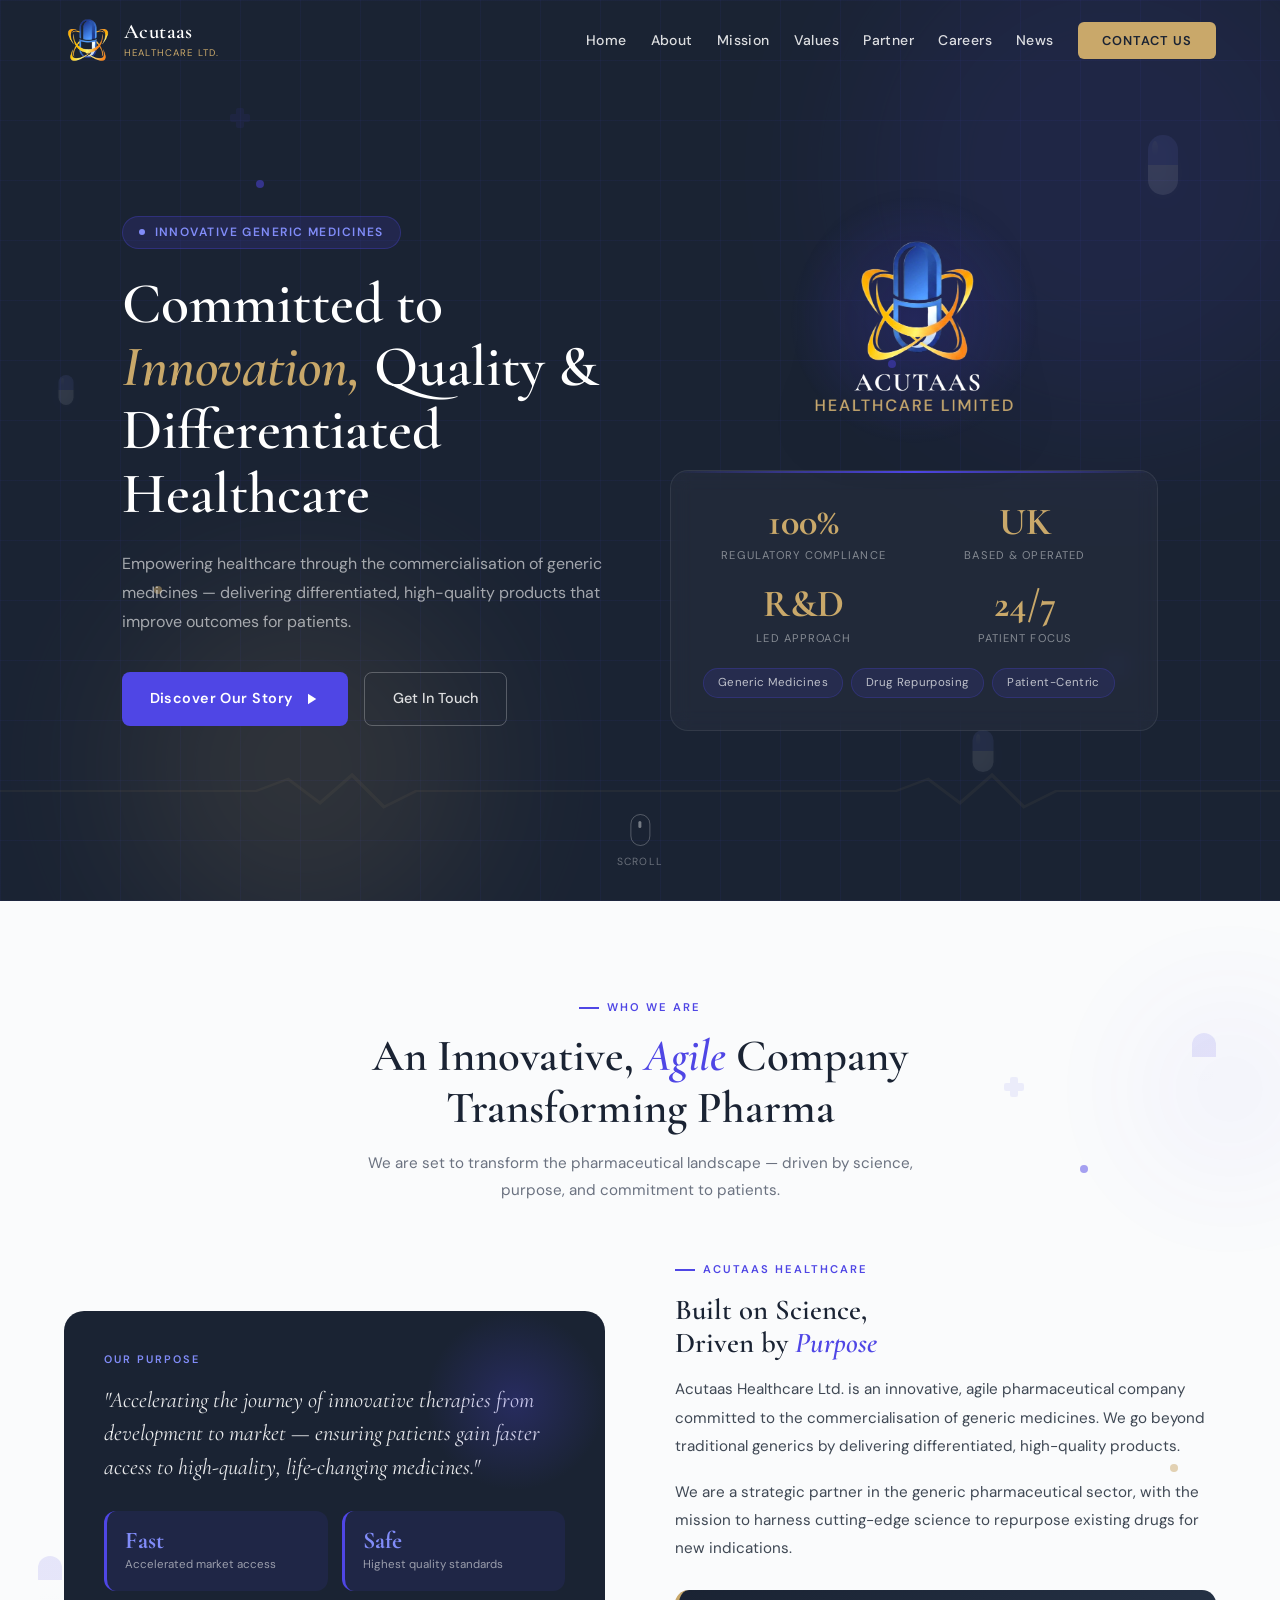
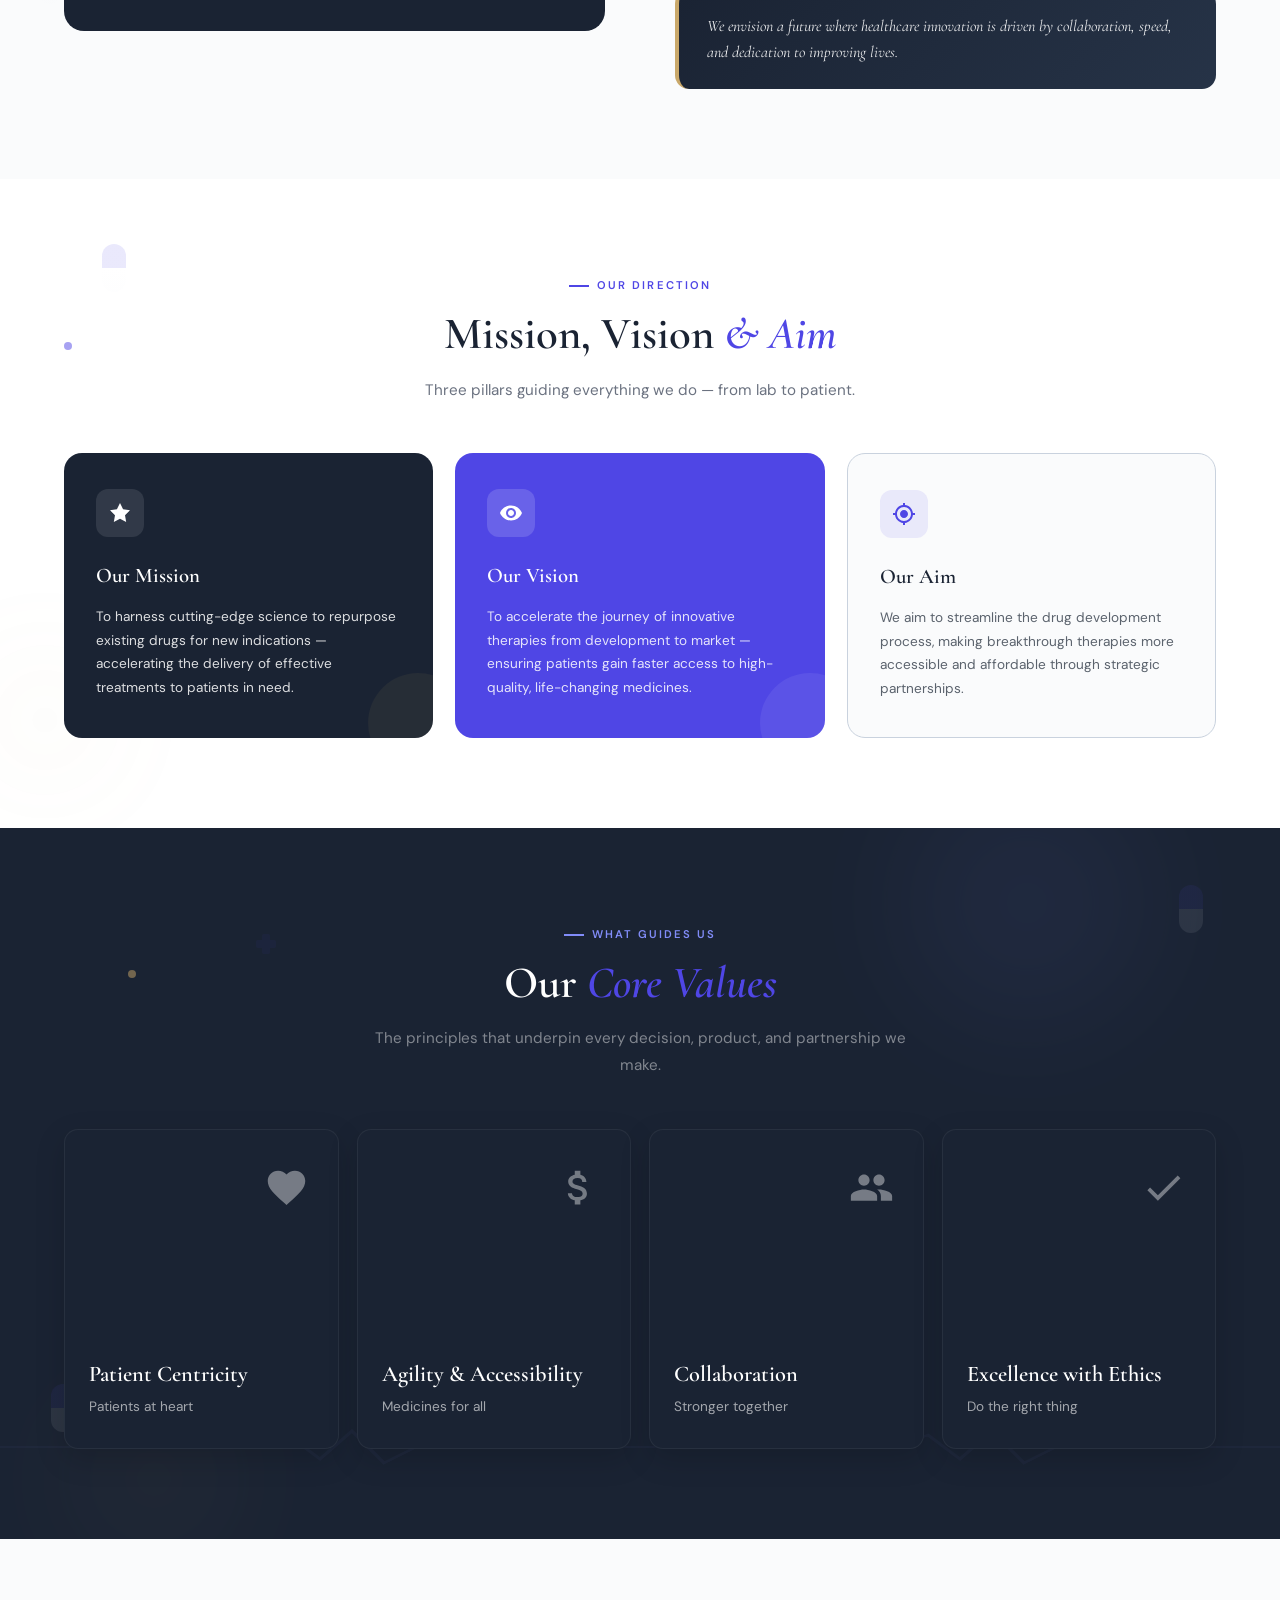
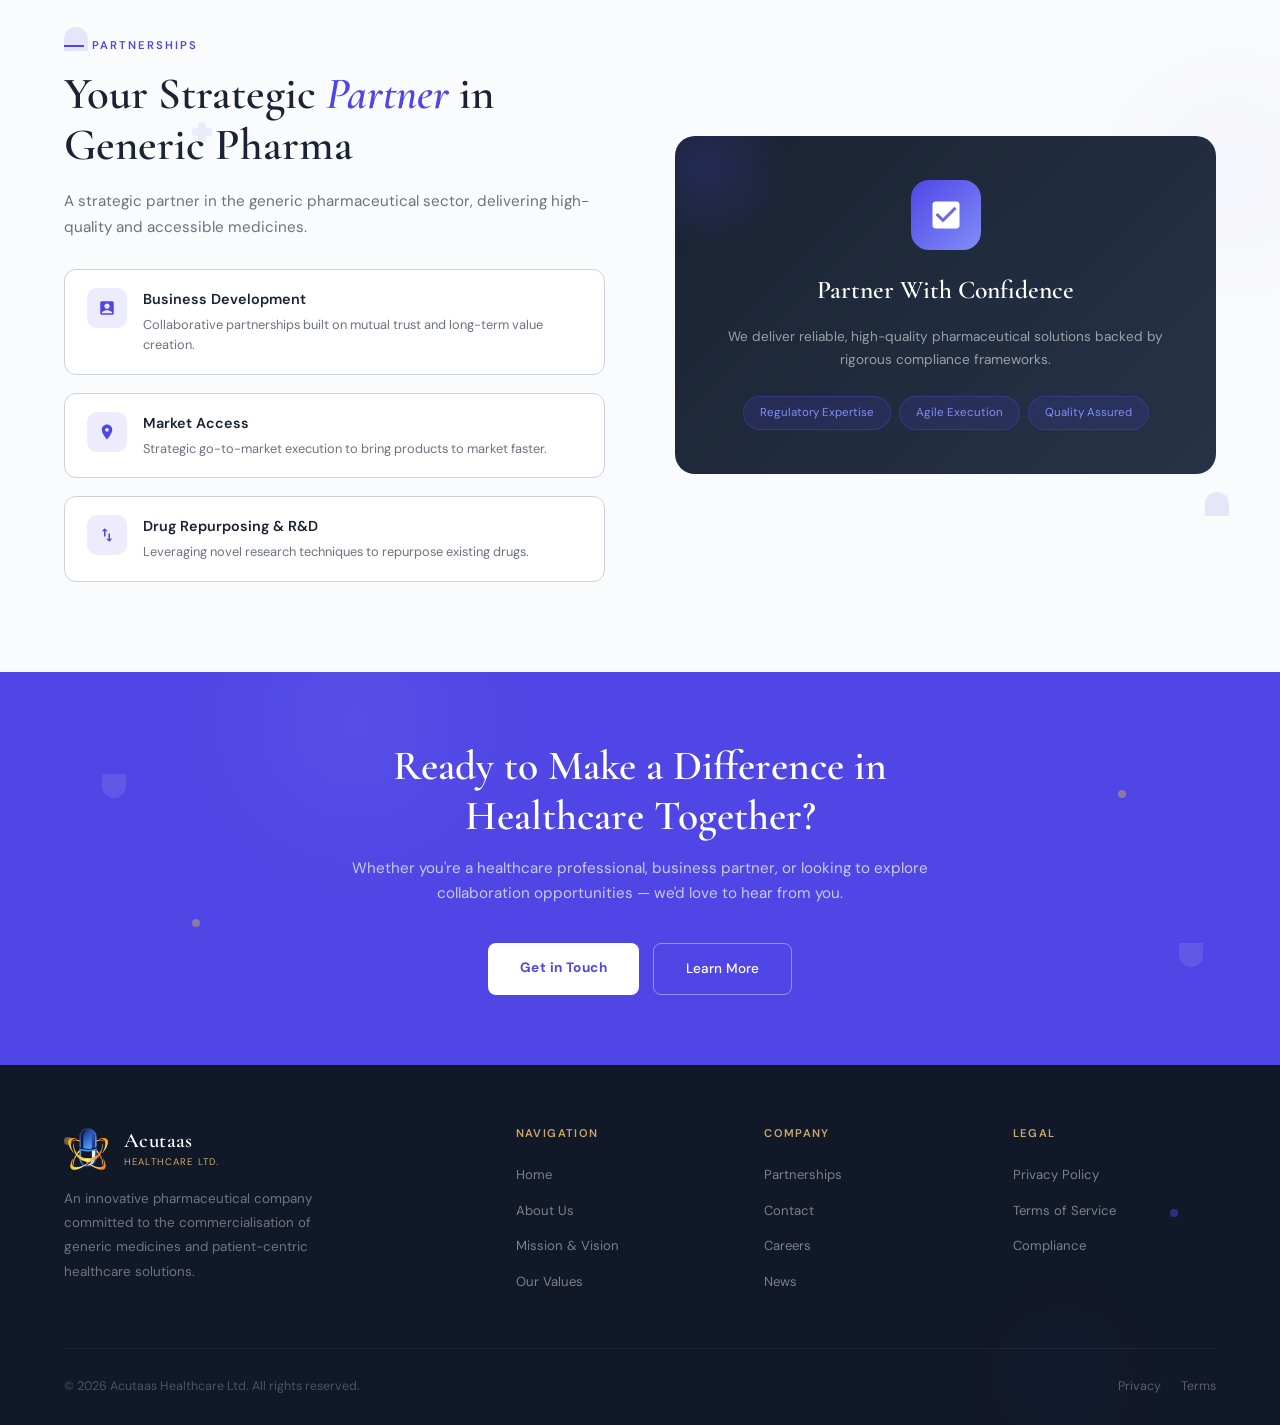
==== commit eb5eb40c: "All changes except images" ====
--- a/index.html
+++ b/index.html
@@ -244,123 +244,43 @@
       <div class="value-flip-card reveal">
         <div class="value-flip-card-inner">
           <div class="value-flip-card-front">
-            <div class="value-icon"><svg viewBox="0 0 24 24"><path d="M9 16.17L4.83 12l-1.42 1.41L9 19 21 7l-1.41-1.41z"/></svg></div>
-            <div class="front-content">
-              <div class="value-title">Quality & Compliance</div>
-              <div class="value-subtitle">Exceeding standards</div>
-            </div>
-          </div>
-          <div class="value-flip-card-back">
-            <div class="value-text">Committed to the highest standards of quality, safety, and regulatory compliance in every step of our process.</div>
-            <div class="back-bottom">
-              <div class="value-title">Quality & Compliance</div>
-              <div class="value-icon"><svg viewBox="0 0 24 24"><path d="M9 16.17L4.83 12l-1.42 1.41L9 19 21 7l-1.41-1.41z"/></svg></div>
-            </div>
-          </div>
-        </div>
-      </div>
-
-      <!-- Card 2 -->
-      <div class="value-flip-card reveal reveal-delay-1">
-        <div class="value-flip-card-inner">
-          <div class="value-flip-card-front">
             <div class="value-icon"><svg viewBox="0 0 24 24"><path d="M12 21.35l-1.45-1.32C5.4 15.36 2 12.28 2 8.5 2 5.42 4.42 3 7.5 3c1.74 0 3.41.81 4.5 2.09C13.09 3.81 14.76 3 16.5 3 19.58 3 22 5.42 22 8.5c0 3.78-3.4 6.86-8.55 11.54L12 21.35z"/></svg></div>
             <div class="front-content">
-              <div class="value-title">Patient-Centricity</div>
+              <div class="value-title">Patient Centricity</div>
               <div class="value-subtitle">Patients at heart</div>
             </div>
           </div>
           <div class="value-flip-card-back">
-            <div class="value-text">Patients are at the heart of everything we do. We strive to improve health outcomes globally.</div>
+            <div class="value-text">Patients are at the heart of everything we do. We are relentlessly focused on improving health outcomes and delivering medicines that truly make a difference.</div>
             <div class="back-bottom">
-              <div class="value-title">Patient-Centricity</div>
+              <div class="value-title">Patient Centricity</div>
               <div class="value-icon"><svg viewBox="0 0 24 24"><path d="M12 21.35l-1.45-1.32C5.4 15.36 2 12.28 2 8.5 2 5.42 4.42 3 7.5 3c1.74 0 3.41.81 4.5 2.09C13.09 3.81 14.76 3 16.5 3 19.58 3 22 5.42 22 8.5c0 3.78-3.4 6.86-8.55 11.54L12 21.35z"/></svg></div>
             </div>
           </div>
         </div>
       </div>
 
-      <!-- Card 3 -->
-      <div class="value-flip-card reveal reveal-delay-2">
-        <div class="value-flip-card-inner">
-          <div class="value-flip-card-front">
-            <div class="value-icon"><svg viewBox="0 0 24 24"><path d="M12 1L3 5v6c0 5.55 3.84 10.74 9 12 5.16-1.26 9-6.45 9-12V5l-9-4z"/></svg></div>
-            <div class="front-content">
-              <div class="value-title">Integrity & Ethics</div>
-              <div class="value-subtitle">Do the right thing</div>
-            </div>
-          </div>
-          <div class="value-flip-card-back">
-            <div class="value-text">We operate with transparency and the highest ethical standards, ensuring we build partnerships based on trust.</div>
-            <div class="back-bottom">
-              <div class="value-title">Integrity</div>
-              <div class="value-icon"><svg viewBox="0 0 24 24"><path d="M12 1L3 5v6c0 5.55 3.84 10.74 9 12 5.16-1.26 9-6.45 9-12V5l-9-4z"/></svg></div>
-            </div>
-          </div>
-        </div>
-      </div>
-
-      <!-- Card 4 -->
-      <div class="value-flip-card reveal reveal-delay-3">
-        <div class="value-flip-card-inner">
-          <div class="value-flip-card-front">
-            <div class="value-icon"><svg viewBox="0 0 24 24"><path d="M9 21c0 .5.4 1 1 1h4c.6 0 1-.5 1-1v-1H9v1zm3-19C8.1 2 5 5.1 5 9c0 2.4 1.2 4.5 3 5.7V17c0 .5.4 1 1 1h6c.6 0 1-.5 1-1v-2.3c1.8-1.3 3-3.4 3-5.7 0-3.9-3.1-7-7-7z"/></svg></div>
-            <div class="front-content">
-              <div class="value-title">Innovation</div>
-              <div class="value-subtitle">Grow with courage</div>
-            </div>
-          </div>
-          <div class="value-flip-card-back">
-            <div class="value-text">We go beyond traditional generics by developing value-added products and exploring advanced scientific frontiers.</div>
-            <div class="back-bottom">
-              <div class="value-title">Innovation</div>
-              <div class="value-icon"><svg viewBox="0 0 24 24"><path d="M9 21c0 .5.4 1 1 1h4c.6 0 1-.5 1-1v-1H9v1zm3-19C8.1 2 5 5.1 5 9c0 2.4 1.2 4.5 3 5.7V17c0 .5.4 1 1 1h6c.6 0 1-.5 1-1v-2.3c1.8-1.3 3-3.4 3-5.7 0-3.9-3.1-7-7-7z"/></svg></div>
-            </div>
-          </div>
-        </div>
-      </div>
-
-      <!-- Card 5 -->
-      <div class="value-flip-card reveal">
-        <div class="value-flip-card-inner">
-          <div class="value-flip-card-front">
-            <div class="value-icon"><svg viewBox="0 0 24 24"><path d="M17 12h-5v5h5v-5zM16 1v2H8V1H6v2H5c-1.11 0-1.99.9-1.99 2L3 19c0 1.1.89 2 2 2h14c1.1 0 2-.9 2-2V5c0-1.1-.9-2-2-2h-1V1h-2zm3 18H5V8h14v11z"/></svg></div>
-            <div class="front-content">
-              <div class="value-title">Reliability</div>
-              <div class="value-subtitle">Deliver on promises</div>
-            </div>
-          </div>
-          <div class="value-flip-card-back">
-            <div class="value-text">We build long-term partnerships by delivering on our promises consistently and predictably in a changing world.</div>
-            <div class="back-bottom">
-              <div class="value-title">Reliability</div>
-              <div class="value-icon"><svg viewBox="0 0 24 24"><path d="M17 12h-5v5h5v-5zM16 1v2H8V1H6v2H5c-1.11 0-1.99.9-1.99 2L3 19c0 1.1.89 2 2 2h14c1.1 0 2-.9 2-2V5c0-1.1-.9-2-2-2h-1V1h-2zm3 18H5V8h14v11z"/></svg></div>
-            </div>
-          </div>
-        </div>
-      </div>
-
-      <!-- Card 6 -->
+      <!-- Card 2 -->
       <div class="value-flip-card reveal reveal-delay-1">
         <div class="value-flip-card-inner">
           <div class="value-flip-card-front">
             <div class="value-icon"><svg viewBox="0 0 24 24"><path d="M11.8 10.9c-2.27-.59-3-1.2-3-2.15 0-1.09 1.01-1.85 2.7-1.85 1.78 0 2.44.85 2.5 2.1h2.21c-.07-1.72-1.12-3.3-3.21-3.81V3h-3v2.16c-1.94.42-3.5 1.68-3.5 3.61 0 2.31 1.91 3.46 4.7 4.13 2.5.6 3 1.48 3 2.41 0 .69-.49 1.79-2.7 1.79-2.06 0-2.87-.92-2.98-2.1h-2.2c.12 2.19 1.76 3.42 3.68 3.83V21h3v-2.15c1.95-.37 3.5-1.5 3.5-3.55 0-2.84-2.43-3.81-4.7-4.4z"/></svg></div>
             <div class="front-content">
-              <div class="value-title">Accessibility</div>
+              <div class="value-title">Agility & Accessibility</div>
               <div class="value-subtitle">Medicines for all</div>
             </div>
           </div>
           <div class="value-flip-card-back">
-            <div class="value-text">Making high-quality medicines more accessible and cost-effective across global healthcare systems and communities.</div>
+            <div class="value-text">We adapt swiftly to a dynamic healthcare landscape to ensure that high-quality, cost-effective medicines are consistently accessible to communities globally.</div>
             <div class="back-bottom">
-              <div class="value-title">Accessibility</div>
+              <div class="value-title">Agility & Accessibility</div>
               <div class="value-icon"><svg viewBox="0 0 24 24"><path d="M11.8 10.9c-2.27-.59-3-1.2-3-2.15 0-1.09 1.01-1.85 2.7-1.85 1.78 0 2.44.85 2.5 2.1h2.21c-.07-1.72-1.12-3.3-3.21-3.81V3h-3v2.16c-1.94.42-3.5 1.68-3.5 3.61 0 2.31 1.91 3.46 4.7 4.13 2.5.6 3 1.48 3 2.41 0 .69-.49 1.79-2.7 1.79-2.06 0-2.87-.92-2.98-2.1h-2.2c.12 2.19 1.76 3.42 3.68 3.83V21h3v-2.15c1.95-.37 3.5-1.5 3.5-3.55 0-2.84-2.43-3.81-4.7-4.4z"/></svg></div>
             </div>
           </div>
         </div>
       </div>
 
-      <!-- Card 7 -->
+      <!-- Card 3 -->
       <div class="value-flip-card reveal reveal-delay-2">
         <div class="value-flip-card-inner">
           <div class="value-flip-card-front">
@@ -371,7 +291,7 @@
             </div>
           </div>
           <div class="value-flip-card-back">
-            <div class="value-text">We forge strong partnerships to drive better healthcare solutions for all, bridging gaps across the medical industry.</div>
+            <div class="value-text">We believe we are stronger together. By forging robust partnerships, we bridge gaps and drive innovative, better healthcare solutions for all.</div>
             <div class="back-bottom">
               <div class="value-title">Collaboration</div>
               <div class="value-icon"><svg viewBox="0 0 24 24"><path d="M16 11c1.66 0 2.99-1.34 2.99-3S17.66 5 16 5c-1.66 0-3 1.34-3 3s1.34 3 3 3zm-8 0c1.66 0 2.99-1.34 2.99-3S9.66 5 8 5C6.34 5 5 6.34 5 8s1.34 3 3 3zm0 2c-2.33 0-7 1.17-7 3.5V19h14v-2.5c0-2.33-4.67-3.5-7-3.5zm8 0c-.29 0-.62.02-.97.05 1.16.84 1.97 1.97 1.97 3.45V19h6v-2.5c0-2.33-4.67-3.5-7-3.5z"/></svg></div>
@@ -380,21 +300,21 @@
         </div>
       </div>
 
-      <!-- Card 8 -->
+      <!-- Card 4 -->
       <div class="value-flip-card reveal reveal-delay-3">
         <div class="value-flip-card-inner">
           <div class="value-flip-card-front">
-            <div class="value-icon"><svg viewBox="0 0 24 24"><path d="M17 8C8 10 5.9 16.17 3.82 21.34L5.71 22l1-2.3A4.49 4.49 0 008 20c9 0 10-8 10-8-3 0-4.5 2-4.5 2-5.33 0-6.5 5-6.5 5-2.5-3.5 1-8 1-8 8.5-3.5 11-9 11-9-3.5 1.5-5.5 1-5.5 1C14 6.33 17 8 17 8z"/></svg></div>
+            <div class="value-icon"><svg viewBox="0 0 24 24"><path d="M9 16.17L4.83 12l-1.42 1.41L9 19 21 7l-1.41-1.41z"/></svg></div>
             <div class="front-content">
-              <div class="value-title">Sustainability</div>
-              <div class="value-subtitle">Responsible practices</div>
+              <div class="value-title">Excellence with Ethics</div>
+              <div class="value-subtitle">Do the right thing</div>
             </div>
           </div>
           <div class="value-flip-card-back">
-            <div class="value-text">Dedicated to responsible practices supporting environmental sustainability and long-lasting ecological health.</div>
+            <div class="value-text">We hold ourselves to the highest standards of quality, safety, and regulatory compliance, operating with unwavering integrity and transparency.</div>
             <div class="back-bottom">
-              <div class="value-title">Sustainability</div>
-              <div class="value-icon"><svg viewBox="0 0 24 24"><path d="M17 8C8 10 5.9 16.17 3.82 21.34L5.71 22l1-2.3A4.49 4.49 0 008 20c9 0 10-8 10-8-3 0-4.5 2-4.5 2-5.33 0-6.5 5-6.5 5-2.5-3.5 1-8 1-8 8.5-3.5 11-9 11-9-3.5 1.5-5.5 1-5.5 1C14 6.33 17 8 17 8z"/></svg></div>
+              <div class="value-title">Excellence with Ethics</div>
+              <div class="value-icon"><svg viewBox="0 0 24 24"><path d="M9 16.17L4.83 12l-1.42 1.41L9 19 21 7l-1.41-1.41z"/></svg></div>
             </div>
           </div>
         </div>
--- a/css/base/variables.css
+++ b/css/base/variables.css
@@ -40,7 +40,7 @@
 
   /* Purple - Black - Acutaas */
 
-  /* --navy: #1A2333;
+  --navy: #1A2333;
   --navy-rgb: 26, 35, 51;
   --navy-mid: #263347;
   --footer-bg: #111827;
@@ -74,7 +74,7 @@
   --gray-700: #3F4854;
 
   --text: #202938;
-  --blue-50: #EEF2FF; */
+  --blue-50: #EEF2FF;
 
   /* Dark Blue - Acutaas */
 
@@ -116,7 +116,7 @@
 
   /* Green - Acutaas */
   
-  --navy: #062925;
+  /* --navy: #062925;
   --navy-rgb: 6, 41, 37;
   --navy-mid: #0B3B35;
   --footer-bg: #031412;
@@ -150,7 +150,7 @@
   --gray-700: #304845;
 
   --text: #16302C;
-  --blue-50: #ECFEFF;
+  --blue-50: #ECFEFF; */
 
   /* Original */
 
--- a/css/base/animations.css
+++ b/css/base/animations.css
@@ -82,6 +82,11 @@
 @keyframes gridDrift {
   0% { transform: translate(0,0); }
   100% { transform: translate(60px, 60px); }
+}
+
+@keyframes pendulum {
+  0%, 100% { transform: rotate(15deg); }
+  50% { transform: rotate(-15deg); }
 }
 
 /* ═══════════ SECTION ANIMATIONS ═══════════ */
--- a/css/components/hero.css
+++ b/css/components/hero.css
@@ -173,7 +173,8 @@
   width: 100%;
   height: 100%;
   object-fit: contain;
-  animation: float 5s ease-in-out infinite;
+  transform-origin: top center;
+  animation: pendulum 20s ease-in-out infinite;
   filter: drop-shadow(0 15px 35px rgba(var(--black-rgb), 0.25));
 }
 
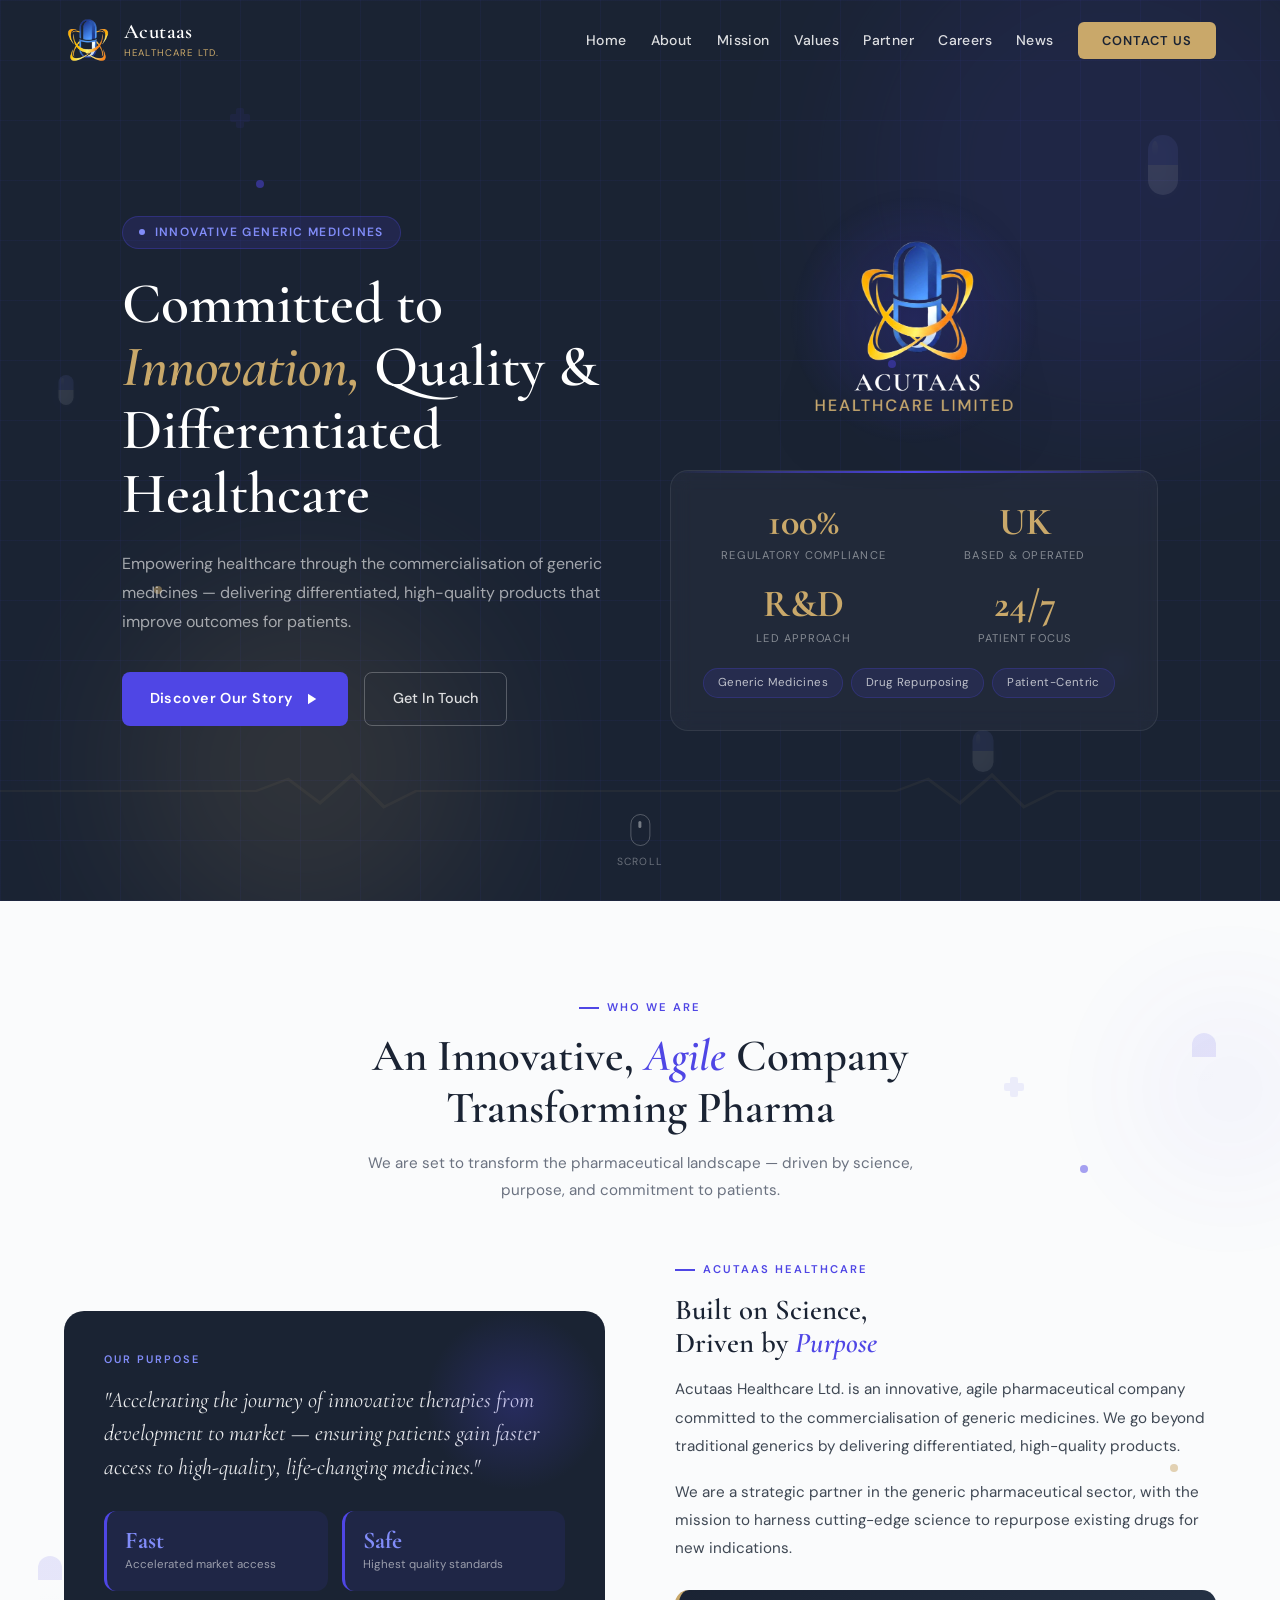
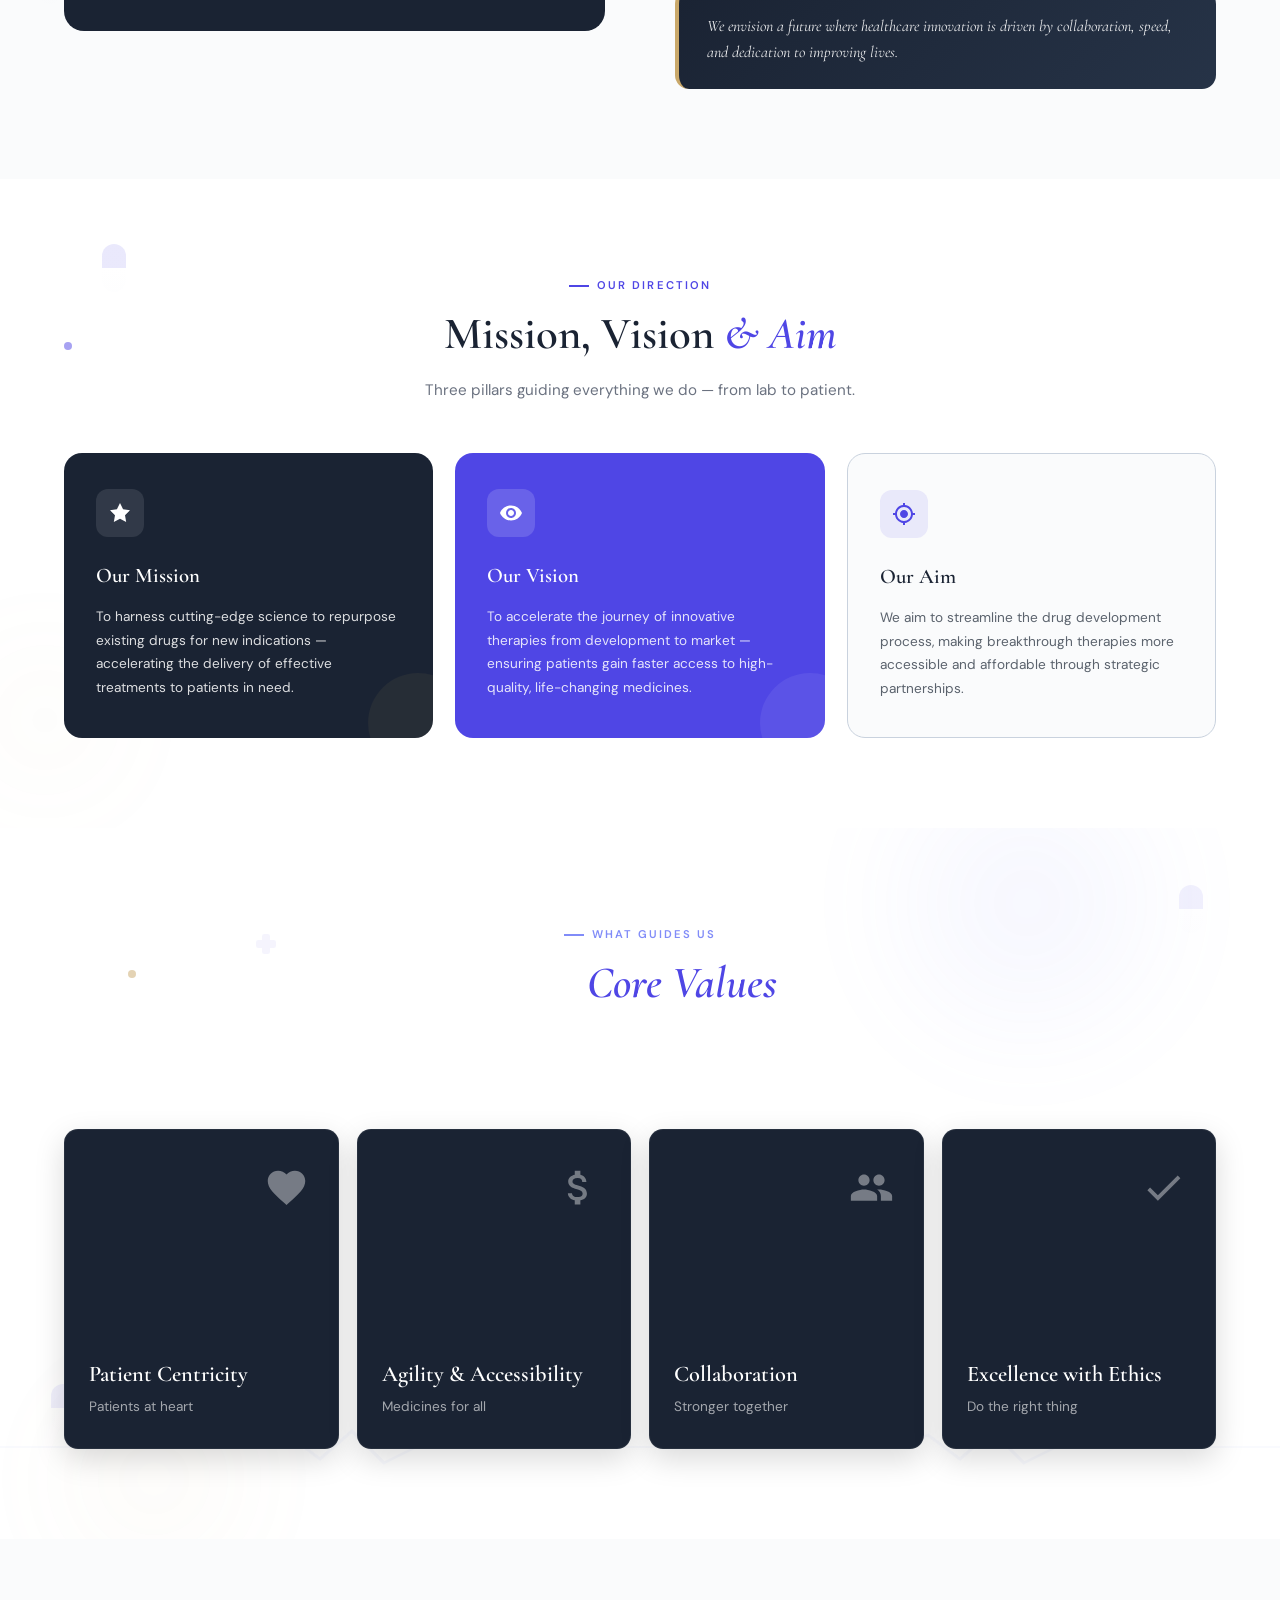
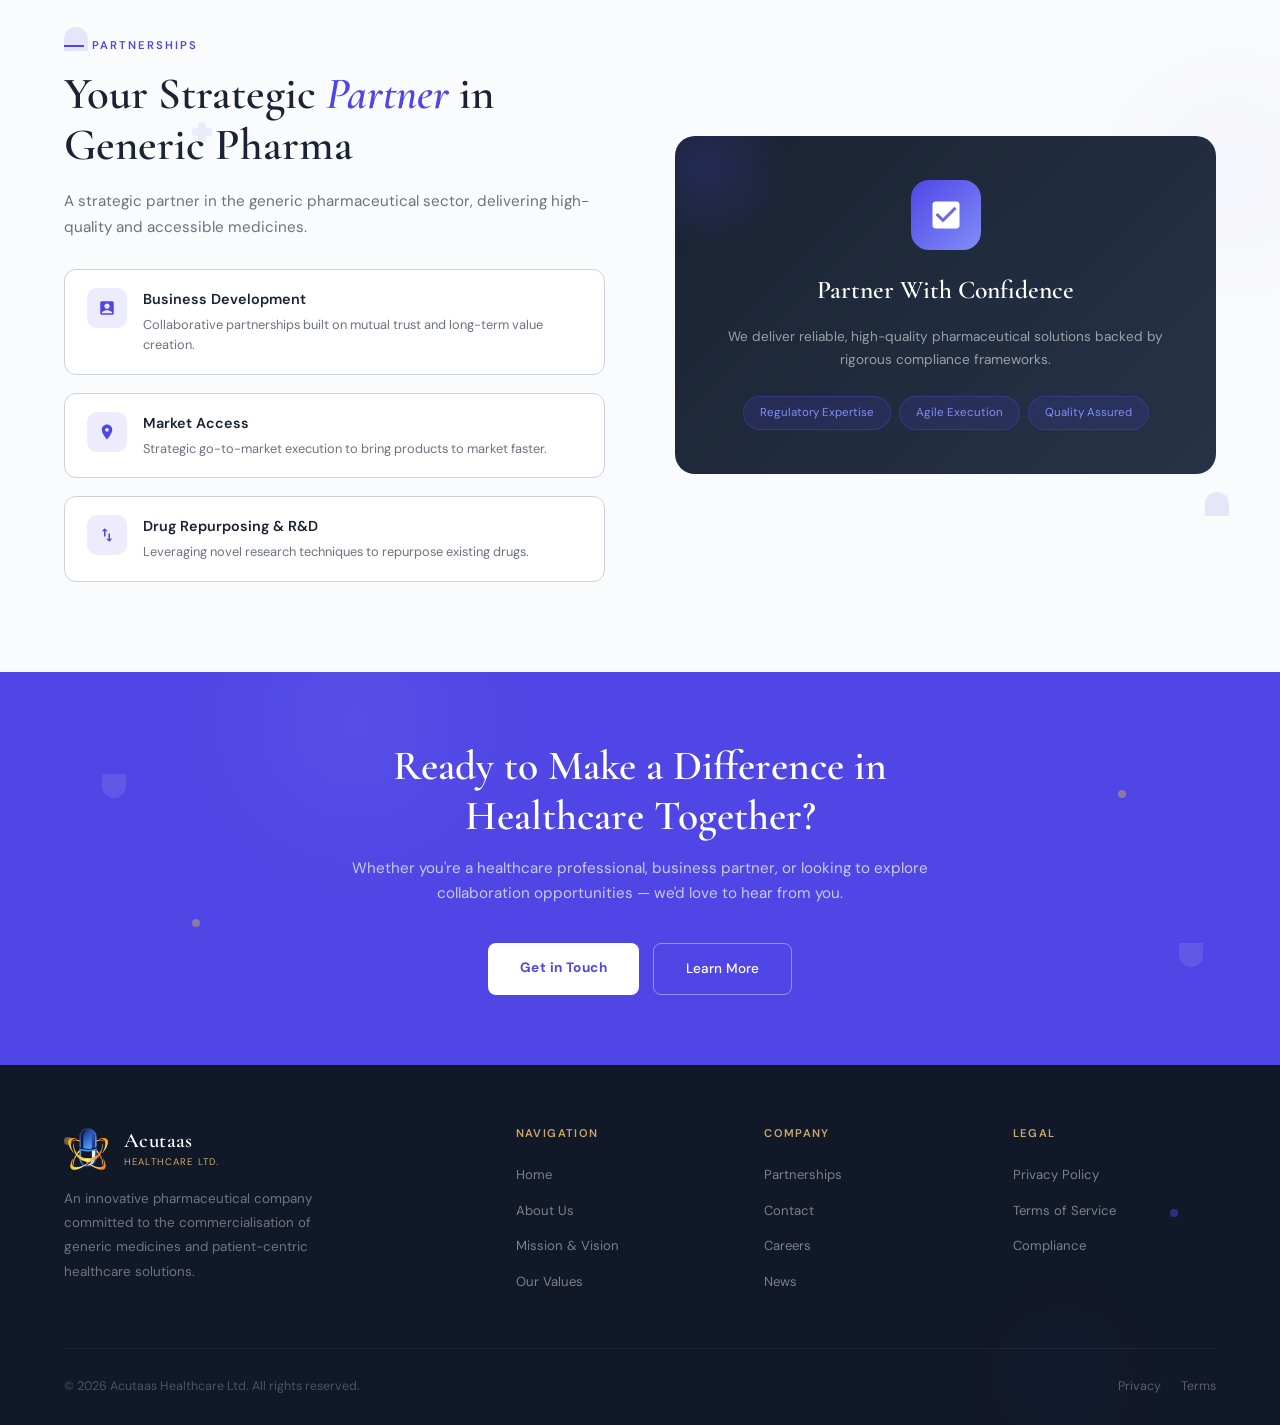
==== commit 0685ec0d: "performance" ====
--- a/index.html
+++ b/index.html
@@ -4,8 +4,11 @@
 <meta charset="UTF-8">
 <meta name="viewport" content="width=device-width, initial-scale=1.0">
 <title>Acutaas Healthcare Ltd | Innovative Generic Medicines</title>
+<meta name="description" content="Acutaas Healthcare Ltd is an innovative pharmaceutical company committed to the commercialization of generic medicines and patient-centric healthcare solutions.">
 <link rel="icon" type="image/png" href="./assets/images/logo-capsule.png">
 <link rel="preconnect" href="https://fonts.googleapis.com">
+<link rel="preconnect" href="https://fonts.gstatic.com" crossorigin>
+<link rel="preload" as="image" href="./assets/images/hero_main_bg.png">
 <link href="https://fonts.googleapis.com/css2?family=Cormorant+Garamond:ital,wght@0,300;0,400;0,600;0,700;1,300;1,400&family=DM+Sans:opsz,wght@9..40,300;9..40,400;9..40,500;9..40,600&display=swap" rel="stylesheet">
 <link rel="stylesheet" href="./css/base/variables.css">
 <link rel="stylesheet" href="./css/base/global.css">
@@ -28,7 +31,7 @@
 <nav id="navbar">
   <a href="#home" class="nav-logo">
     <div class="nav-logo-icon">
-      <img src="./assets/images/logo-capsule.png" alt="Acutaas Logo" class="logo-img" />
+      <img src="./assets/images/logo-capsule.png" alt="Acutaas Logo" class="logo-img" width="624" height="609" />
     </div>
     <div>
       <span class="nav-logo-text">Acutaas</span>
@@ -103,7 +106,7 @@
     <div class="hero-stats">
       <div class="hero-logo-container">
         <div class="hero-logo-glow"></div>
-        <img src="./assets/images/logo-hero.png" alt="Acutaas Healthcare Logo" class="hero-logo-image" />
+        <img src="./assets/images/logo-hero.png" alt="Acutaas Healthcare Logo" class="hero-logo-image" width="624" height="609" />
       </div>
       <div class="hero-visual-card">
         <div class="stat-grid">
@@ -419,7 +422,7 @@
   <div class="footer-top">
     <div>
       <a href="#home" class="nav-logo" style="margin-bottom: 10px;">
-        <div class="nav-logo-icon"><img src="./assets/images/logo-capsule.png" alt="Acutaas Logo" class="logo-img" /></div>
+        <div class="nav-logo-icon"><img src="./assets/images/logo-capsule.png" alt="Acutaas Logo" class="logo-img" width="624" height="609" loading="lazy" /></div>
         <div>
           <span class="nav-logo-text">Acutaas</span>
           <span class="nav-logo-sub">Healthcare Ltd.</span>
--- a/css/components/hero.css
+++ b/css/components/hero.css
@@ -2,7 +2,7 @@
 #home {
   min-height: 100vh;
   background-color: var(--navy);
-  background-image: linear-gradient(rgba(var(--navy-rgb), 0.99), rgba(var(--navy-rgb), 0.85)), url('https://images.unsplash.com/photo-1581091226825-a6a2a5aee158?auto=format&fit=crop&w=2000&q=80');
+  background-image: linear-gradient(rgba(var(--navy-rgb), 0.95), rgba(var(--navy-rgb), 0.95)), url('../../assets/images/hero_main_bg.png');
   background-size: cover;
   background-position: center;
   background-repeat: no-repeat;
--- a/css/components/about.css
+++ b/css/components/about.css
@@ -1,7 +1,7 @@
 /* ═══════════ ABOUT ═══════════ */
 #about { 
   background-color: var(--off-white);
-  background-image: linear-gradient(rgba(var(--off-white-rgb), 0.95), rgba(var(--off-white-rgb), 0.95)), url('https://images.unsplash.com/photo-1551076805-e18690c5e53b?auto=format&fit=crop&w=1920&q=80');
+  background-image: linear-gradient(rgba(var(--off-white-rgb), 0.95), rgba(var(--off-white-rgb), 0.95)), url('');
   background-size: cover;
   background-position: center;
   background-attachment: fixed;
--- a/css/components/mission.css
+++ b/css/components/mission.css
@@ -1,7 +1,7 @@
 /* ═══════════ MISSION ═══════════ */
 #mission { 
   background-color: var(--white);
-  background-image: linear-gradient(rgba(var(--white-rgb), 0.92), rgba(var(--white-rgb), 0.92)), url('https://images.unsplash.com/photo-1579154204601-01588f351e67?auto=format&fit=crop&w=1920&q=80');
+  background-image: linear-gradient(rgba(var(--white-rgb), 0.92), rgba(var(--white-rgb), 0.92)), url('../../assets/images/mission_bg.png');
   background-size: cover;
   background-position: center;
   background-attachment: fixed;
--- a/css/components/values.css
+++ b/css/components/values.css
@@ -1,7 +1,7 @@
 /* ═══════════ VALUES ═══════════ */
 #values { 
   background-color: var(--navy); 
-  background-image: linear-gradient(rgba(var(--navy-rgb), 0.9), rgba(var(--navy-rgb), 0.9)), url('https://images.unsplash.com/photo-1532938911079-1b06ac7ceec7?auto=format&fit=crop&w=1920&q=80');
+  background-image: linear-gradient(rgba(var(--navy-rgb), 0.9), rgba(var(--navy-rgb), 0.9)), url('../../assets/images/pharma_values_bg.png');
   background-size: cover;
   background-position: center;
   background-attachment: fixed;
--- a/css/components/partner.css
+++ b/css/components/partner.css
@@ -1,7 +1,7 @@
 /* ═══════════ PARTNER ═══════════ */
 #partner { 
   background-color: var(--off-white);
-  background-image: linear-gradient(rgba(var(--off-white-rgb), 0.92), rgba(var(--off-white-rgb), 0.92)), url('../assets/images/partner_global.png');
+  background-image: linear-gradient(rgba(var(--off-white-rgb), 0.92), rgba(var(--off-white-rgb), 0.92)), url('');
   background-size: cover;
   background-position: center;
   background-attachment: fixed;
--- a/css/components/cta.css
+++ b/css/components/cta.css
@@ -1,7 +1,7 @@
 /* ═══════════ CTA ═══════════ */
 #cta {
   background-color: var(--blue-primary);
-  background-image: linear-gradient(135deg, rgba(var(--blue-primary-rgb), 0.9) 0%, rgba(var(--navy-rgb), 0.9) 100%), url('https://images.unsplash.com/photo-1559839734-2b71ea197ec2?auto=format&fit=crop&w=1920&q=80');
+  background-image: linear-gradient(135deg, rgba(var(--blue-primary-rgb), 0.9) 0%, rgba(var(--navy-rgb), 0.9) 100%), url('../../assets/images/cta_bg.png');
   background-size: cover;
   background-position: center;
   background-attachment: fixed;
--- a/css/components/contact.css
+++ b/css/components/contact.css
@@ -1,7 +1,7 @@
 /* ═══════════ CONTACT ═══════════ */
 #contact { 
   background-color: var(--white);
-  background-image: linear-gradient(rgba(var(--white-rgb), 0.92), rgba(var(--white-rgb), 0.92)), url('https://images.unsplash.com/photo-1551836022-d5d88e9218df?auto=format&fit=crop&w=1920&q=80');
+  background-image: linear-gradient(rgba(var(--white-rgb), 0.92), rgba(var(--white-rgb), 0.92)), url('../../assets/images/contact_hero_bg.png');
   background-size: cover;
   background-position: center;
   background-attachment: fixed;
@@ -266,3 +266,8 @@
   cursor: pointer; padding: 4px; margin-left: 10px; transition: color var(--transition-fast);
 }
 .toast-close:hover { color: var(--gray-500); }
+
+.required {
+  color: #ef4444;
+  margin-left: 2px;
+}
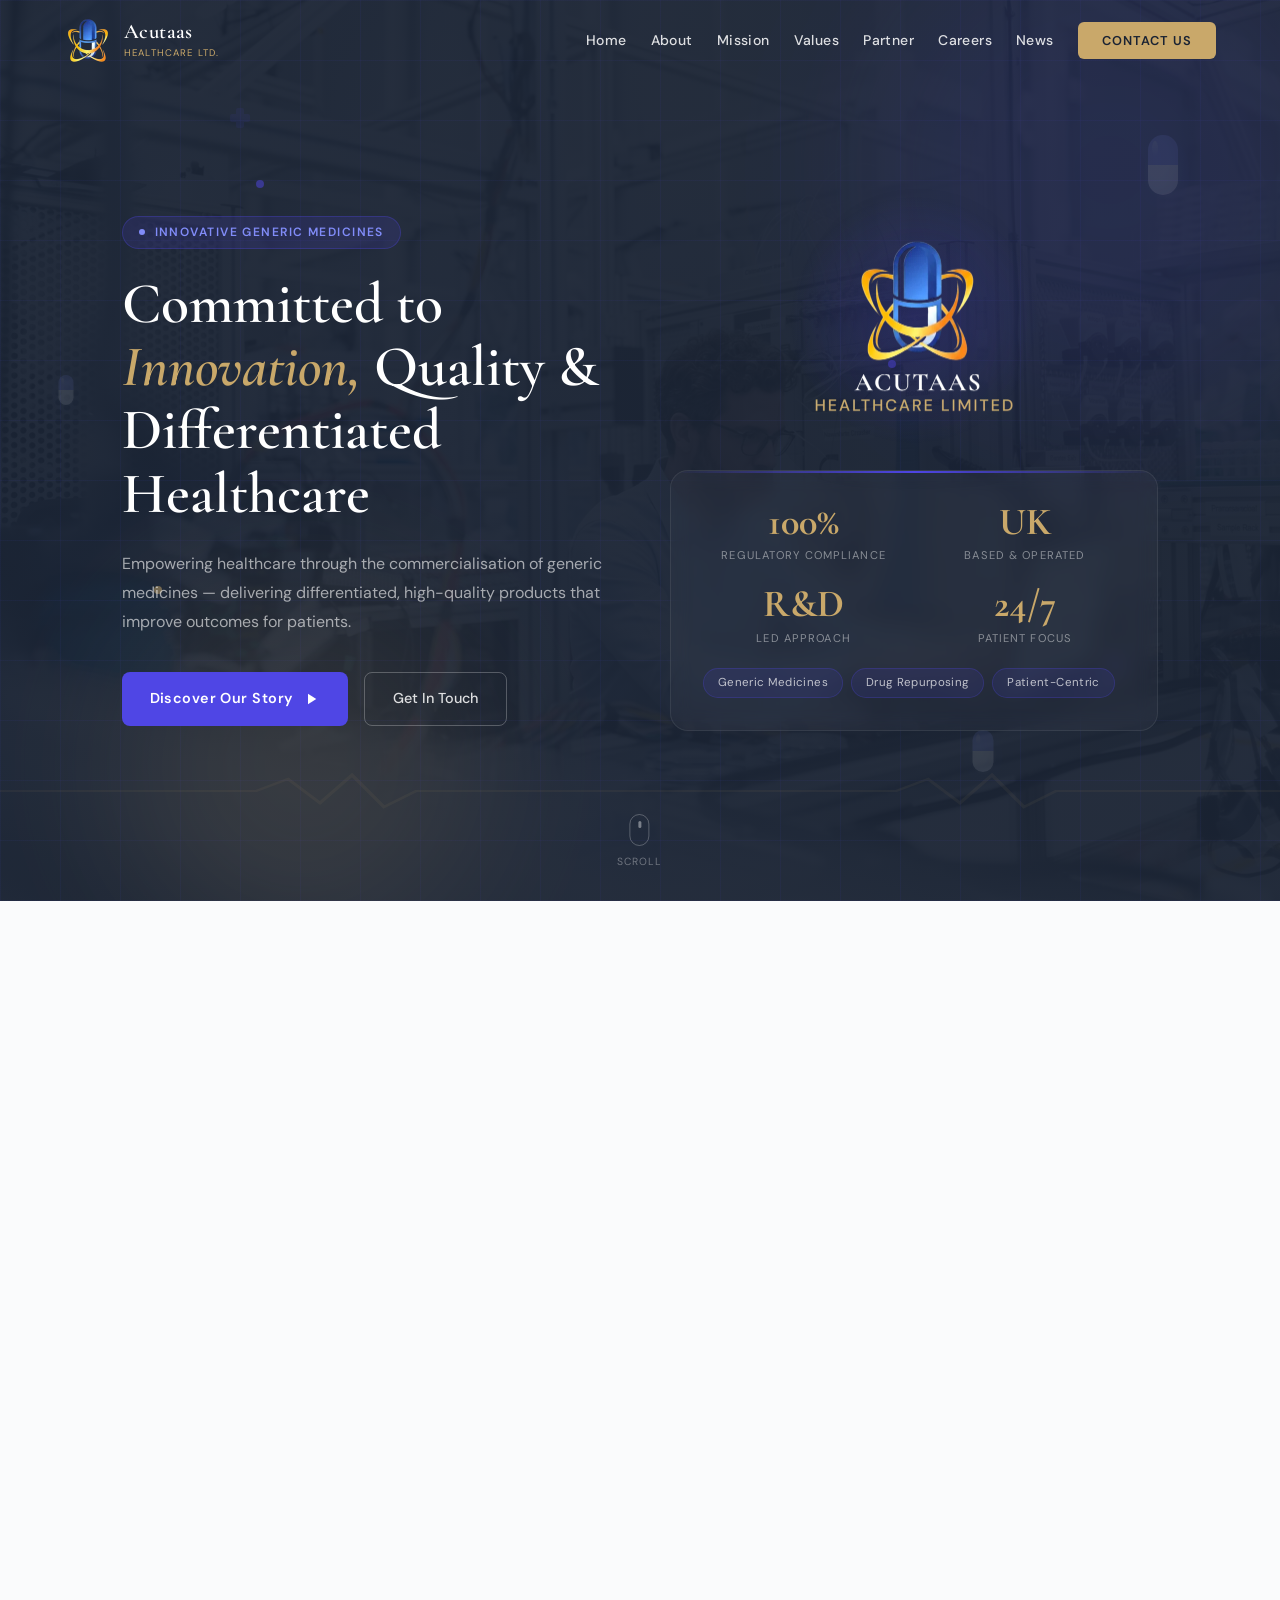
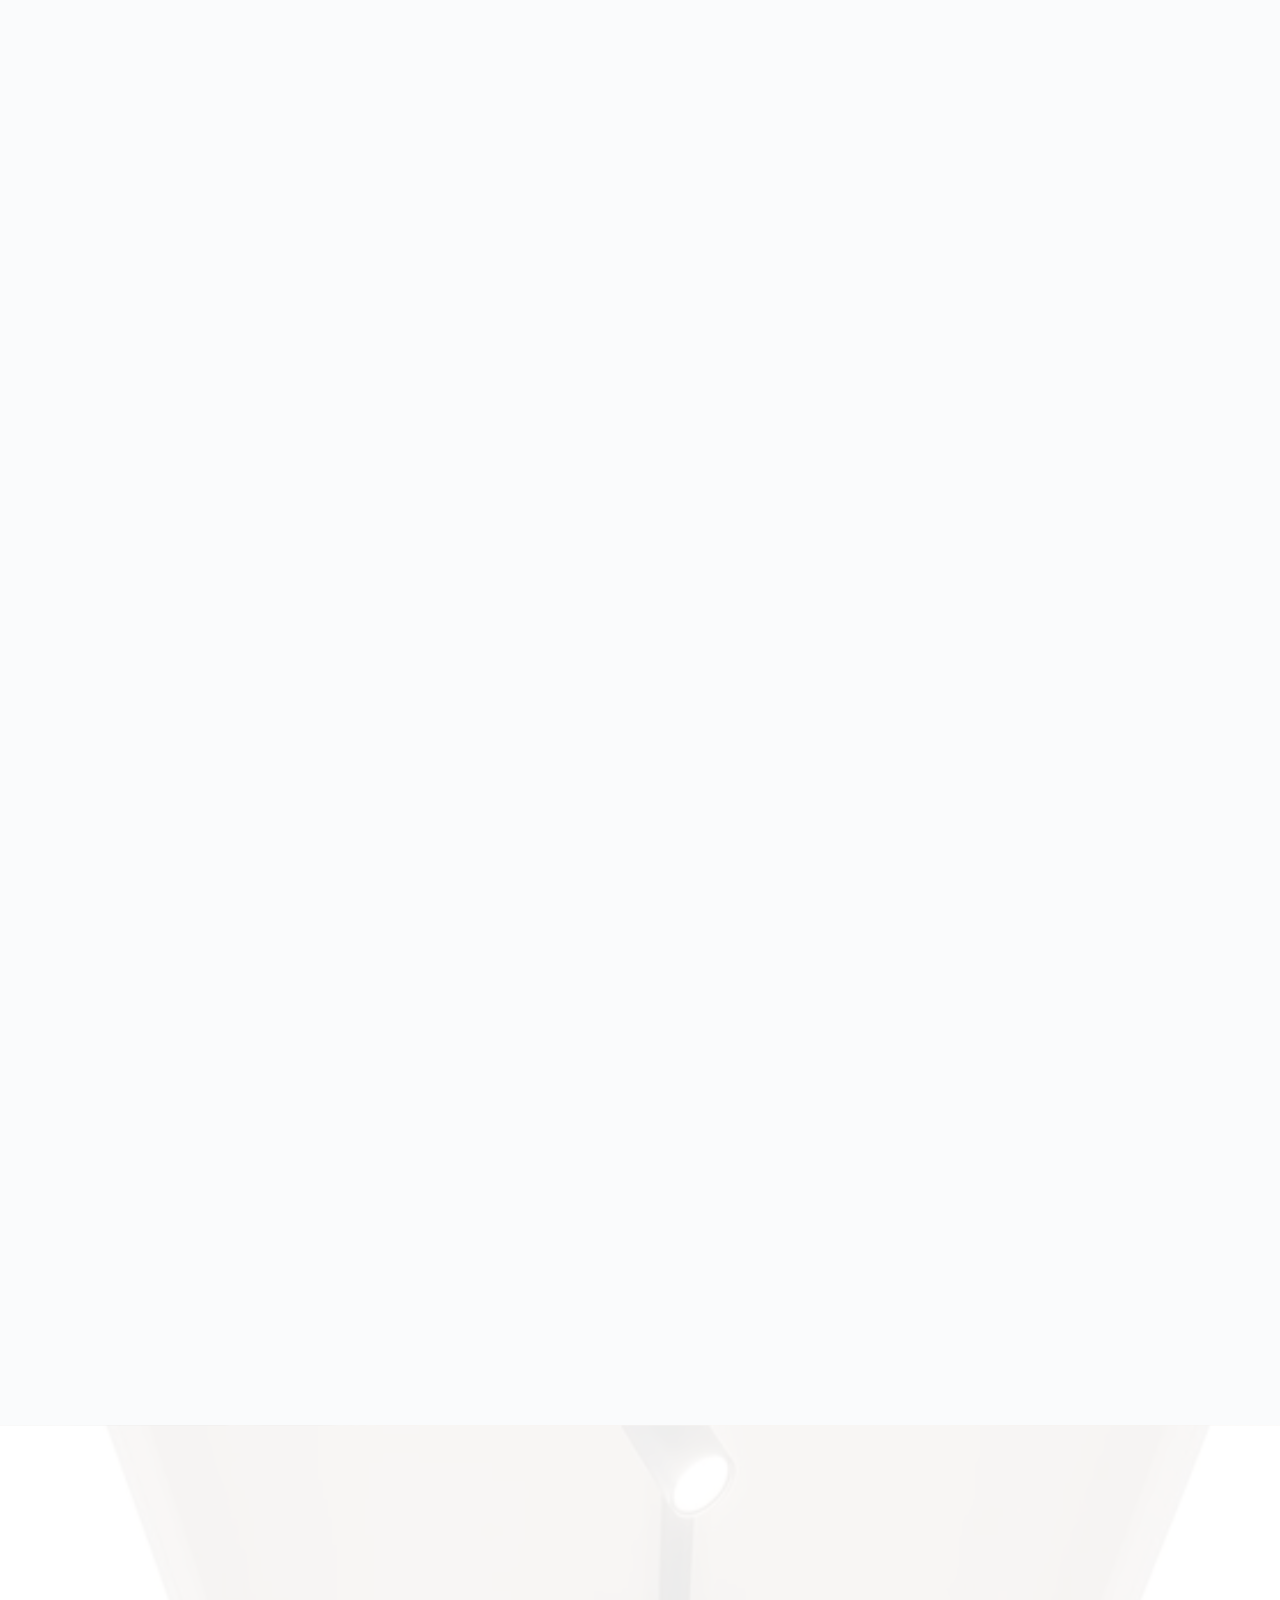
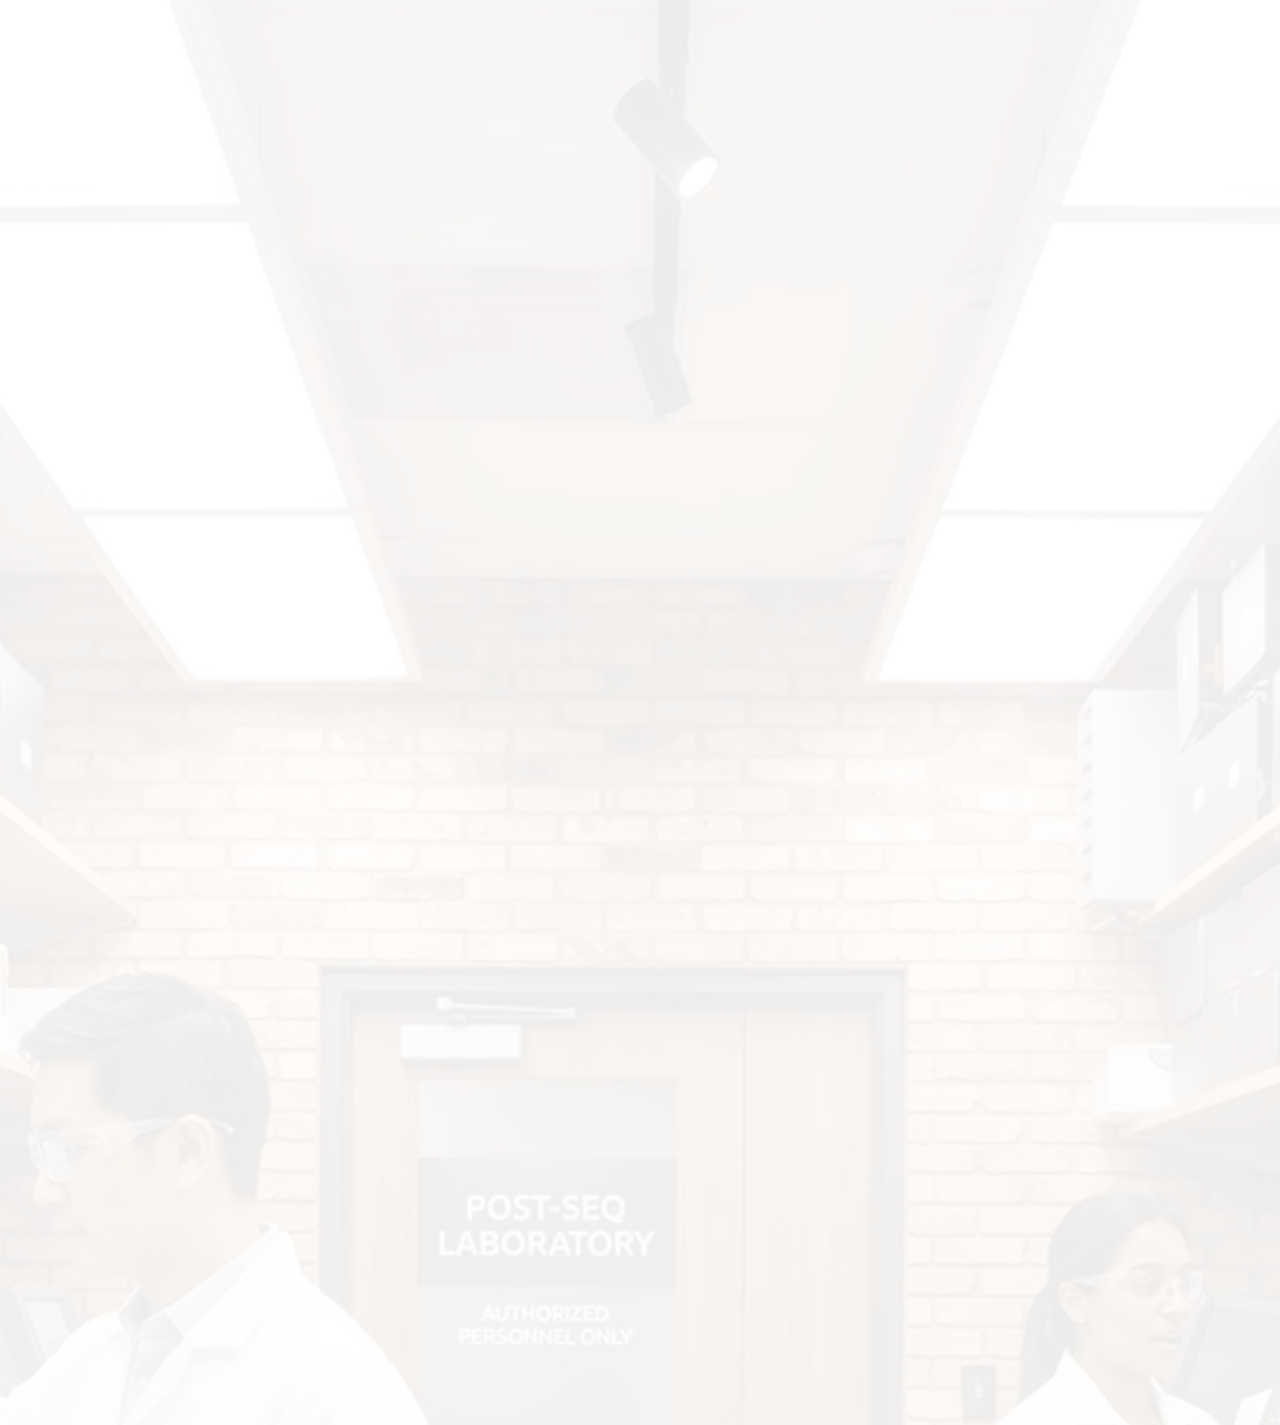
==== commit 6d1f4138: "cusor performace" ====
--- a/index.html
+++ b/index.html
@@ -5,25 +5,15 @@
 <meta name="viewport" content="width=device-width, initial-scale=1.0">
 <title>Acutaas Healthcare Ltd | Innovative Generic Medicines</title>
 <meta name="description" content="Acutaas Healthcare Ltd is an innovative pharmaceutical company committed to the commercialization of generic medicines and patient-centric healthcare solutions.">
-<link rel="icon" type="image/png" href="./assets/images/logo-capsule.png">
+<link rel="icon" type="image/webp" href="./assets/images/logo-capsule-nav.webp">
 <link rel="preconnect" href="https://fonts.googleapis.com">
 <link rel="preconnect" href="https://fonts.gstatic.com" crossorigin>
-<link rel="preload" as="image" href="./assets/images/hero_main_bg.png">
-<link href="https://fonts.googleapis.com/css2?family=Cormorant+Garamond:ital,wght@0,300;0,400;0,600;0,700;1,300;1,400&family=DM+Sans:opsz,wght@9..40,300;9..40,400;9..40,500;9..40,600&display=swap" rel="stylesheet">
-<link rel="stylesheet" href="./css/base/variables.css">
-<link rel="stylesheet" href="./css/base/global.css">
-<link rel="stylesheet" href="./css/base/animations.css">
-<link rel="stylesheet" href="./css/base/common.css">
-<link rel="stylesheet" href="./css/components/navbar.css">
-<link rel="stylesheet" href="./css/components/hero.css">
-<link rel="stylesheet" href="./css/components/about.css">
-<link rel="stylesheet" href="./css/components/mission.css">
-<link rel="stylesheet" href="./css/components/values.css">
-<link rel="stylesheet" href="./css/components/partner.css">
-<link rel="stylesheet" href="./css/components/cta.css">
-<link rel="stylesheet" href="./css/components/contact.css">
-<link rel="stylesheet" href="./css/components/footer.css">
-<link rel="stylesheet" href="./css/base/responsive.css">
+<link rel="preload" as="image" href="./assets/images/hero_main_bg.webp" fetchpriority="high" type="image/webp">
+<link rel="stylesheet" href="https://fonts.googleapis.com/css2?family=Cormorant+Garamond:ital,wght@0,400;0,600;0,700;1,400&family=DM+Sans:wght@400;500;600&display=swap" media="print" onload="this.media='all'">
+<noscript><link rel="stylesheet" href="https://fonts.googleapis.com/css2?family=Cormorant+Garamond:ital,wght@0,400;0,600;0,700;1,400&family=DM+Sans:wght@400;500;600&display=swap"></noscript>
+<link rel="stylesheet" href="./css/home.bundle.css">
+<script src="./js/site.js" defer></script>
+
 </head>
 <body>
 
@@ -31,7 +21,7 @@
 <nav id="navbar">
   <a href="#home" class="nav-logo">
     <div class="nav-logo-icon">
-      <img src="./assets/images/logo-capsule.png" alt="Acutaas Logo" class="logo-img" width="624" height="609" />
+      <img src="./assets/images/logo-capsule-nav.webp" alt="Acutaas Logo" class="logo-img" width="48" height="48" />
     </div>
     <div>
       <span class="nav-logo-text">Acutaas</span>
@@ -106,7 +96,7 @@
     <div class="hero-stats">
       <div class="hero-logo-container">
         <div class="hero-logo-glow"></div>
-        <img src="./assets/images/logo-hero.png" alt="Acutaas Healthcare Logo" class="hero-logo-image" width="624" height="609" />
+        <img src="./assets/images/logo-hero.webp" alt="Acutaas Healthcare Logo" class="hero-logo-image" width="440" height="430" fetchpriority="high" decoding="async" />
       </div>
       <div class="hero-visual-card">
         <div class="stat-grid">
@@ -422,7 +412,7 @@
   <div class="footer-top">
     <div>
       <a href="#home" class="nav-logo" style="margin-bottom: 10px;">
-        <div class="nav-logo-icon"><img src="./assets/images/logo-capsule.png" alt="Acutaas Logo" class="logo-img" width="624" height="609" loading="lazy" /></div>
+        <div class="nav-logo-icon"><img src="./assets/images/logo-capsule-nav.webp" alt="Acutaas Logo" class="logo-img" width="48" height="48" loading="lazy" /></div>
         <div>
           <span class="nav-logo-text">Acutaas</span>
           <span class="nav-logo-sub">Healthcare Ltd.</span>
@@ -470,187 +460,5 @@
   </div>
 </footer>
 
-<script>
-// Mobile menu toggle
-function toggleMenu() {
-  document.getElementById('mobileMenu').classList.toggle('open');
-}
-
-// Navbar scroll effect
-window.addEventListener('scroll', function() {
-  const navbar = document.getElementById('navbar');
-  const sections = document.querySelectorAll('section');
-  const scrollTop = window.scrollY;
-
-  if (scrollTop > 50) {
-    navbar.classList.add('scrolled');
-  } else {
-    navbar.classList.remove('scrolled');
-  }
-
-  // Check if we're on a light section
-  let onLightSection = false;
-  sections.forEach(section => {
-    if (section.id !== 'home' && section.id !== 'values' && section.id !== 'cta') {
-      const rect = section.getBoundingClientRect();
-      if (rect.top <= 80 && rect.bottom > 80) {
-        onLightSection = true;
-      }
-    }
-  });
-
-  if (onLightSection && scrollTop > 50) {
-    navbar.classList.add('light-nav');
-  } else {
-    navbar.classList.remove('light-nav');
-  }
-});
-
-// Scroll reveal
-function reveal() {
-  const reveals = document.querySelectorAll('.reveal');
-  reveals.forEach(el => {
-    const windowHeight = window.innerHeight;
-    const elementTop = el.getBoundingClientRect().top;
-    const elementVisible = 120;
-    if (elementTop < windowHeight - elementVisible) {
-      el.classList.add('visible');
-    }
-  });
-}
-
-window.addEventListener('scroll', reveal);
-window.addEventListener('load', reveal);
-
-// Form validation and Custom Select setup
-document.addEventListener('DOMContentLoaded', () => {
-  const form = document.getElementById('contactForm');
-  
-  // Custom Select Logic
-  const customSelects = document.querySelectorAll('.custom-select-container');
-  customSelects.forEach(container => {
-    const select = container.querySelector('select');
-    const trigger = container.querySelector('.custom-select-trigger');
-    const triggerText = trigger.querySelector('span');
-    const options = container.querySelectorAll('.custom-option');
-    
-    trigger.addEventListener('click', () => {
-      container.classList.toggle('open');
-    });
-    
-    options.forEach(option => {
-      option.addEventListener('click', () => {
-        select.value = option.getAttribute('data-value');
-        select.dispatchEvent(new Event('input', { bubbles: true }));
-        
-        triggerText.textContent = option.textContent;
-        options.forEach(opt => opt.classList.remove('selected'));
-        option.classList.add('selected');
-        
-        container.classList.remove('open');
-      });
-    });
-    
-    document.addEventListener('click', (e) => {
-      if (!container.contains(e.target)) {
-        container.classList.remove('open');
-      }
-    });
-  });
-
-  if (form) {
-    // Clear error state when the user types or selects
-    form.addEventListener('input', (e) => {
-      if (e.target.classList.contains('invalid')) {
-        e.target.classList.remove('invalid');
-        if (e.target.tagName === 'SELECT' && e.target.parentElement.classList.contains('custom-select-container')) {
-          e.target.parentElement.querySelector('.custom-select-trigger').classList.remove('invalid');
-        }
-        const errorMsg = e.target.parentElement.querySelector('.error-msg');
-        if (errorMsg) errorMsg.remove();
-      }
-    });
-  }
-});
-
-// Form submission
-function handleSubmit(e) {
-  e.preventDefault();
-  const form = e.target;
-  let isValid = true;
-  
-  // Clear all previous errors
-  form.querySelectorAll('.error-msg').forEach(el => el.remove());
-  form.querySelectorAll('.invalid').forEach(el => el.classList.remove('invalid'));
-
-  // Validate each required field
-  Array.from(form.elements).forEach(field => {
-    if (field.name && !field.validity.valid) {
-      isValid = false;
-      field.classList.add('invalid');
-      
-      if (field.tagName === 'SELECT' && field.parentElement.classList.contains('custom-select-container')) {
-        field.parentElement.querySelector('.custom-select-trigger').classList.add('invalid');
-      }
-      
-      const error = document.createElement('div');
-      error.className = 'error-msg';
-      // Provide a custom message if it's valueMissing, otherwise use browser's default
-      if (field.validity.valueMissing) {
-        error.textContent = 'This field is required.';
-      } else if (field.validity.typeMismatch && field.type === 'email') {
-        error.textContent = 'Please enter a valid email address.';
-      } else {
-        error.textContent = field.validationMessage || 'Invalid input.';
-      }
-      
-      field.parentElement.appendChild(error);
-    }
-  });
-
-  if (isValid) {
-    // Show custom toast instead of alert
-    let toast = document.getElementById('successToast');
-    if (!toast) {
-      toast = document.createElement('div');
-      toast.id = 'successToast';
-      toast.className = 'toast-notification';
-      toast.innerHTML = `
-        <div class="toast-icon">
-          <svg viewBox="0 0 24 24"><path d="M9 16.17L4.83 12l-1.42 1.41L9 19 21 7l-1.41-1.41z"/></svg>
-        </div>
-        <div class="toast-content">
-          <span class="toast-title">Message Sent!</span>
-          <span class="toast-message">Thank you. We will get back to you soon.</span>
-        </div>
-        <button class="toast-close" onclick="this.parentElement.classList.remove('show')">
-          <svg viewBox="0 0 24 24" width="16" height="16" fill="currentColor"><path d="M19 6.41L17.59 5 12 10.59 6.41 5 5 6.41 10.59 12 5 17.59 6.41 19 12 13.41 17.59 19 19 17.59 13.41 12z"/></svg>
-        </button>
-      `;
-      document.body.appendChild(toast);
-    }
-    
-    // Force reflow and show
-    void toast.offsetWidth;
-    toast.classList.add('show');
-    
-    // Auto hide
-    setTimeout(() => {
-      toast.classList.remove('show');
-    }, 5000);
-
-    form.reset();
-    
-    // Reset custom selects visually
-    document.querySelectorAll('.custom-select-container').forEach(container => {
-      const triggerText = container.querySelector('.custom-select-trigger span');
-      const defaultOption = container.querySelector('.custom-option[data-value=""]');
-      triggerText.textContent = defaultOption.textContent;
-      container.querySelectorAll('.custom-option').forEach(opt => opt.classList.remove('selected'));
-      defaultOption.classList.add('selected');
-    });
-  }
-}
-</script>
 </body>
 </html>
--- a/css/home.bundle.css
+++ b/css/home.bundle.css
@@ -0,0 +1,1842 @@
+/* base/variables.css */
+:root {
+
+  /* Cyan + Navy - Acutaas */
+
+  /* --navy: #081826;
+  --navy-rgb: 8, 24, 38;
+  --navy-mid: #102437;
+  --footer-bg: #05111b;
+
+  --blue-primary: #0891B2;
+  --blue-primary-rgb: 8, 145, 178;
+
+  --blue-light: #22D3EE;
+  --blue-light-rgb: 34, 211, 238;
+
+  --blue-dark: #0E7490;
+
+  --gold: #D2A85E;
+  --gold-rgb: 210, 168, 94;
+
+  --gold-light: #E8C98C;
+
+  --white: #FFFFFF;
+  --white-rgb: 255, 255, 255;
+
+  --black: #000000;
+  --black-rgb: 0, 0, 0;
+
+  --off-white: #F5FAFC;
+  --off-white-rgb: 245, 250, 252;
+
+  --gray-50: #F2F7FA;
+  --gray-100: #E3EDF2;
+  --gray-300: #BCCDD6;
+  --gray-500: #64748B;
+  --gray-700: #334155;
+
+  --text: #162534;
+  --blue-50: #ECFEFF; */
+
+  /* Purple - Black - Acutaas */
+
+  --navy: #1A2333;
+  --navy-rgb: 26, 35, 51;
+  --navy-mid: #263347;
+  --footer-bg: #111827;
+
+  --blue-primary: #4F46E5;
+  --blue-primary-rgb: 79, 70, 229;
+
+  --blue-light: #818CF8;
+  --blue-light-rgb: 129, 140, 248;
+
+  --blue-dark: #3730A3;
+
+  --gold: #C9A86A;
+  --gold-rgb: 201, 168, 106;
+
+  --gold-light: #E6C98F;
+
+  --white: #FFFFFF;
+  --white-rgb: 255, 255, 255;
+
+  --black: #000000;
+  --black-rgb: 0, 0, 0;
+
+  --off-white: #FAFBFC;
+  --off-white-rgb: 250, 251, 252;
+
+  --gray-50: #F5F7FA;
+  --gray-100: #EBEEF4;
+  --gray-300: #C9D2DE;
+  --gray-500: #6B7280;
+  --gray-700: #3F4854;
+
+  --text: #202938;
+  --blue-50: #EEF2FF;
+
+  /* Dark Blue - Acutaas */
+
+  /* --navy: #0B1020;
+  --navy-rgb: 11, 16, 32;
+  --navy-mid: #151B34;
+  --footer-bg: #050814;
+
+  --blue-primary: #3B82F6;
+  --blue-primary-rgb: 59, 130, 246;
+
+  --blue-light: #60A5FA;
+  --blue-light-rgb: 96, 165, 250;
+
+  --blue-dark: #1D4ED8;
+
+  --gold: #D6AE6B;
+  --gold-rgb: 214, 174, 107;
+
+  --gold-light: #EAC98D;
+
+  --white: #FFFFFF;
+  --white-rgb: 255, 255, 255;
+
+  --black: #000000;
+  --black-rgb: 0, 0, 0;
+
+  --off-white: #F8FAFC;
+  --off-white-rgb: 248, 250, 252;
+
+  --gray-50: #F4F6F8;
+  --gray-100: #E8EDF3;
+  --gray-300: #C3CEDB;
+  --gray-500: #6B7280;
+  --gray-700: #374151;
+
+  --text: #111827;
+  --blue-50: #EFF6FF; */
+
+  /* Green - Acutaas */
+  
+  /* --navy: #062925;
+  --navy-rgb: 6, 41, 37;
+  --navy-mid: #0B3B35;
+  --footer-bg: #031412;
+
+  --blue-primary: #0F766E;
+  --blue-primary-rgb: 15, 118, 110;
+
+  --blue-light: #14B8A6;
+  --blue-light-rgb: 20, 184, 166;
+
+  --blue-dark: #115E59;
+
+  --gold: #C9A66B;
+  --gold-rgb: 201, 166, 107;
+
+  --gold-light: #E4C48B;
+
+  --white: #FFFFFF;
+  --white-rgb: 255, 255, 255;
+
+  --black: #000000;
+  --black-rgb: 0, 0, 0;
+
+  --off-white: #F6FBFA;
+  --off-white-rgb: 246, 251, 250;
+
+  --gray-50: #F3F7F6;
+  --gray-100: #E2ECEA;
+  --gray-300: #B8C8C4;
+  --gray-500: #64807B;
+  --gray-700: #304845;
+
+  --text: #16302C;
+  --blue-50: #ECFEFF; */
+
+  /* Original */
+
+  /* --navy: #0A1628;
+  --navy-rgb: 10, 22, 40;
+  --navy-mid: #132040;
+  --footer-bg: #050c1a;
+  --blue-primary: #2563eb;
+  --blue-primary-rgb: 37, 99, 235;
+  --blue-light: #3b82f6;
+  --blue-light-rgb: 59, 130, 246;
+  --blue-dark: #1d4ed8;
+  --gold: #C8A96E;
+  --gold-rgb: 200, 169, 110;
+  --gold-light: #E8C98A;
+  --white: #FFFFFF;
+  --white-rgb: 255, 255, 255;
+  --black: #000000;
+  --black-rgb: 0, 0, 0;
+  --off-white: #F7F9F8;
+  --off-white-rgb: 247, 249, 248;
+  --gray-50: #f8fafc;
+  --gray-100: #F0F3F2;
+  --gray-300: #C2CCC8;
+  --gray-500: #7A8C86;
+  --gray-700: #3D4F48;
+  --text: #1A2E28;
+  --blue-50: #f0f9ff; */
+
+  --error: #ef4444;
+  --error-bg: #fef2f2;
+  --font-display: 'Cormorant Garamond', Georgia, serif;
+  --font-body: 'DM Sans', sans-serif;
+  --transition: 0.45s cubic-bezier(0.25, 0.46, 0.45, 0.94);
+  --transition-fast: 0.25s cubic-bezier(0.25, 0.46, 0.45, 0.94);
+}
+
+/* base/global.css */
+*, *::before, *::after { box-sizing: border-box; margin: 0; padding: 0; }
+html { scroll-behavior: smooth; }
+
+body {
+  font-family: var(--font-body);
+  color: var(--text);
+  background: var(--white);
+  overflow-x: hidden;
+  line-height: 1.6;
+}
+
+::-webkit-scrollbar { width: 6px; }
+::-webkit-scrollbar-track { background: var(--gray-100); }
+::-webkit-scrollbar-thumb { background: var(--blue-primary); border-radius: 3px; }
+
+/* base/animations.css */
+/* ═══════════ ANIMATIONS ═══════════ */
+@keyframes float {
+  0%, 100% { transform: translateY(0) rotate(0deg); }
+  50% { transform: translateY(-15px) rotate(3deg); }
+}
+
+@keyframes floatSlow {
+  0%, 100% { transform: translateY(0); }
+  50% { transform: translateY(-8px); }
+}
+
+@keyframes pulse-glow {
+  0%, 100% { opacity: 0.3; transform: scale(1); }
+  50% { opacity: 0.5; transform: scale(1.05); }
+}
+
+@keyframes capsule-float {
+  0%, 100% { transform: translateY(0) rotate(-15deg); }
+  50% { transform: translateY(-25px) rotate(-10deg); }
+}
+
+@keyframes molecule-pulse {
+  0%, 100% { transform: scale(1); opacity: 0.5; }
+  50% { transform: scale(1.15); opacity: 0.8; }
+}
+
+@keyframes cross-rotate {
+  0% { transform: rotate(0deg); }
+  100% { transform: rotate(360deg); }
+}
+
+@keyframes ecg-line {
+  0% { stroke-dashoffset: 1000; }
+  100% { stroke-dashoffset: 0; }
+}
+
+@keyframes orbFloat {
+  0%, 100% { transform: translate(0,0) scale(1); }
+  50% { transform: translate(15px, -20px) scale(1.03); }
+}
+
+@keyframes fadeUp {
+  from { opacity: 0; transform: translateY(30px); }
+  to { opacity: 1; transform: translateY(0); }
+}
+
+@keyframes fadeIn {
+  from { opacity: 0; }
+  to { opacity: 1; }
+}
+
+@keyframes pulse {
+  0%, 100% { opacity: 1; transform: scale(1); }
+  50% { opacity: 0.5; transform: scale(1.5); }
+}
+
+@keyframes scrollDown {
+  0% { opacity: 1; transform: translateY(0); }
+  100% { opacity: 0; transform: translateY(8px); }
+}
+
+@keyframes dna-rotate {
+  0% { transform: rotateY(0deg); }
+  100% { transform: rotateY(360deg); }
+}
+
+@keyframes shimmer {
+  0% { background-position: -200% 0; }
+  100% { background-position: 200% 0; }
+}
+
+@keyframes breathe {
+  0%, 100% { transform: scale(1); opacity: 0.6; }
+  50% { transform: scale(1.02); opacity: 0.8; }
+}
+
+@keyframes pill-bounce {
+  0%, 100% { transform: translateY(0) rotate(12deg); }
+  50% { transform: translateY(-10px) rotate(15deg); }
+}
+
+@keyframes gridDrift {
+  0% { transform: translate(0,0); }
+  100% { transform: translate(60px, 60px); }
+}
+
+@keyframes pendulum {
+  0%, 100% { transform: rotate(15deg); }
+  50% { transform: rotate(-15deg); }
+}
+
+/* ═══════════ SECTION ANIMATIONS ═══════════ */
+.section-anim-container {
+  position: absolute;
+  inset: 0;
+  overflow: hidden;
+  pointer-events: none;
+  z-index: 0;
+}
+
+/* Floating Pills - Small subtle pills */
+.floating-pill {
+  position: absolute;
+  width: 24px;
+  height: 48px;
+  border-radius: 12px;
+  background: linear-gradient(180deg, var(--blue-primary) 0%, var(--blue-primary) 50%, var(--white) 50%, var(--gray-50) 100%);
+  opacity: 0.12;
+  animation: pill-bounce 5s ease-in-out infinite;
+}
+
+/* Small molecule dots */
+.molecule-dot {
+  position: absolute;
+  width: 8px;
+  height: 8px;
+  border-radius: 50%;
+  animation: molecule-pulse 3s ease-in-out infinite;
+  opacity: 0.5 !important;
+}
+
+.molecule-dot.blue { background: var(--blue-primary); opacity: 0.1; }
+.molecule-dot.gold { background: var(--gold); opacity: 0.1; }
+
+/* Medical cross - small */
+.medical-cross-small {
+  position: absolute;
+  width: 20px;
+  height: 20px;
+  opacity: 0.08;
+  animation: cross-rotate 25s linear infinite;
+}
+
+.medical-cross-small::before,
+.medical-cross-small::after {
+  content: '';
+  position: absolute;
+  background: var(--blue-primary);
+  border-radius: 2px;
+}
+
+.medical-cross-small::before { width: 40%; height: 100%; left: 30%; top: 0; }
+.medical-cross-small::after { width: 100%; height: 40%; left: 0; top: 30%; }
+
+/* Heartbeat line - subtle */
+.heartbeat-line-subtle {
+  position: absolute;
+  bottom: 10%;
+  left: 0;
+  right: 0;
+  height: 40px;
+  opacity: 0.06;
+  overflow: hidden;
+}
+
+.heartbeat-line-subtle svg {
+  width: 200%;
+  height: 100%;
+}
+
+.heartbeat-path {
+  fill: none;
+  stroke: var(--gold);
+  stroke-width: 2;
+  stroke-dasharray: 1000;
+  animation: ecg-line 4s linear infinite;
+}
+
+/* DNA strand - mini */
+.dna-mini {
+  position: absolute;
+  width: 30px;
+  height: 80px;
+  opacity: 0.1;
+  animation: dna-rotate 15s linear infinite;
+}
+
+.dna-mini-node {
+  position: absolute;
+  width: 6px;
+  height: 6px;
+  border-radius: 50%;
+  background: var(--blue-primary);
+}
+
+/* Glowing orb */
+.glow-orb {
+  position: absolute;
+  border-radius: 50%;
+  filter: blur(60px);
+  animation: pulse-glow 5s ease-in-out infinite;
+}
+
+/* Floating capsule - large hero */
+.floating-capsule {
+  position: absolute;
+  width: 30px;
+  height: 60px;
+  animation: capsule-float 6s ease-in-out infinite;
+  opacity: 0.1;
+}
+
+.capsule-body {
+  width: 100%;
+  height: 100%;
+  border-radius: 25px;
+  background: linear-gradient(180deg, var(--blue-light) 0%, var(--blue-light) 50%, var(--white) 50%, var(--blue-50) 100%);
+  box-shadow: inset -6px 0 15px rgba(var(--black-rgb), 0.1), 0 8px 30px rgba(var(--blue-light-rgb), 0.25);
+  position: relative;
+  overflow: hidden;
+}
+
+.capsule-body::before {
+  content: '';
+  position: absolute;
+  top: 10%;
+  left: 15%;
+  width: 20%;
+  height: 25%;
+  background: linear-gradient(180deg, rgba(var(--white-rgb), 0.5), transparent);
+  border-radius: 50%;
+}
+
+/* base/common.css */
+/* ═══════════ SECTION COMMON ═══════════ */
+section { padding: 90px 5%; position: relative; overflow: hidden; }
+
+.section-inner { max-width: 1200px; margin: 0 auto; position: relative; z-index: 10; }
+
+.section-dark { background: var(--navy); }
+.section-dark .section-title { color: var(--white); }
+.section-dark .section-sub { color: rgba(var(--white-rgb), 0.6); }
+.section-dark .section-label { color: var(--blue-light); }
+.section-dark .section-label::before { background: var(--blue-light); }
+
+.section-label {
+  display: inline-flex;
+  align-items: center;
+  gap: 8px;
+  font-size: 0.7rem;
+  font-weight: 600;
+  letter-spacing: 0.18em;
+  text-transform: uppercase;
+  color: var(--blue-primary);
+  margin-bottom: 14px;
+}
+
+.section-label::before {
+  content: '';
+  width: 20px; height: 2px;
+  background: var(--blue-primary);
+}
+
+.section-title {
+  font-family: var(--font-display);
+  font-size: clamp(1.8rem, 3.5vw, 2.8rem);
+  font-weight: 600;
+  color: var(--navy);
+  line-height: 1.15;
+  margin-bottom: 16px;
+}
+
+.section-title em { font-style: italic; color: var(--blue-primary); }
+
+.section-sub {
+  font-size: 0.95rem;
+  color: var(--gray-500);
+  max-width: 550px;
+  line-height: 1.75;
+}
+
+/* ═══════════ SCROLL REVEAL ═══════════ */
+.reveal {
+  opacity: 0;
+  transform: translateY(35px);
+  transition: opacity 0.65s ease, transform 0.65s ease;
+}
+
+.reveal.visible { opacity: 1; transform: translateY(0); }
+
+.reveal-delay-1 { transition-delay: 0.1s; }
+.reveal-delay-2 { transition-delay: 0.2s; }
+.reveal-delay-3 { transition-delay: 0.3s; }
+.reveal-delay-4 { transition-delay: 0.4s; }
+
+/* components/navbar.css */
+/* ═══════════ NAVIGATION ═══════════ */
+nav {
+  position: fixed;
+  top: 0; left: 0; right: 0;
+  z-index: 1000;
+  padding: 0 5%;
+  height: 80px;
+  display: flex;
+  align-items: center;
+  justify-content: space-between;
+  transition: background var(--transition), box-shadow var(--transition);
+}
+
+nav.scrolled {
+  background: rgba(var(--navy-rgb), 0.97);
+  backdrop-filter: blur(20px);
+  box-shadow: 0 2px 40px rgba(var(--black-rgb), 0.3);
+}
+
+nav.light-nav {
+  background: rgba(var(--white-rgb), 0.97);
+  backdrop-filter: blur(20px);
+  box-shadow: 0 2px 30px rgba(var(--black-rgb), 0.08);
+}
+
+nav.light-nav .nav-logo-text { color: var(--navy); }
+nav.light-nav .nav-links a { color: var(--navy); }
+nav.light-nav .nav-links a:hover { color: var(--blue-primary); }
+nav.light-nav .nav-links a::after, nav.light-nav .nav-links a:hover::after { background: var(--blue-primary); }
+nav.light-nav .nav-cta { background: var(--blue-primary); color: var(--white) !important; }
+nav.light-nav .nav-cta :hover { background: var(--blue-primary); color: var(--navy) !important; }
+nav.light-nav .hamburger span { background: var(--navy); }
+
+.nav-logo {
+  display: flex;
+  align-items: center;
+  gap: 12px;
+  text-decoration: none;
+}
+
+.nav-logo-icon {
+  width: 48px;
+  height: 48px;
+  border-radius: 10px;
+  overflow: hidden;
+  background: transparent;
+  /* background: var(--white); */
+  flex-shrink: 0;
+}
+
+.logo-img {
+  width: 100%;
+  height: 100%;
+  object-fit: contain;
+}
+
+.nav-logo-text {
+  font-family: var(--font-display);
+  font-size: 1.3rem;
+  font-weight: 600;
+  color: var(--white);
+  letter-spacing: 0.02em;
+  line-height: 1.1;
+}
+
+.nav-logo-sub {
+  font-family: var(--font-body);
+  font-size: 0.6rem;
+  font-weight: 400;
+  color: var(--gold);
+  letter-spacing: 0.12em;
+  text-transform: uppercase;
+  display: block;
+}
+
+.nav-links {
+  display: flex;
+  gap: 1.5rem;
+  list-style: none;
+  align-items: center;
+}
+
+.nav-links a {
+  font-size: 0.875rem;
+  font-weight: 500;
+  color: rgba(var(--white-rgb), 0.85);
+  text-decoration: none;
+  letter-spacing: 0.03em;
+  position: relative;
+  transition: color var(--transition-fast);
+}
+
+.nav-links a::after {
+  content: '';
+  position: absolute;
+  bottom: -2px; left: 0;
+  width: 0; height: 2px;
+  background: var(--gold);
+  transition: width var(--transition-fast);
+}
+
+.nav-links a:hover::after { width: 100%; }
+.nav-links a:hover { color: var(--gold); }
+
+.nav-cta {
+  padding: 10px 24px;
+  background: var(--gold);
+  color: var(--navy) !important;
+  border-radius: 6px;
+  font-weight: 600 !important;
+  font-size: 0.8rem !important;
+  letter-spacing: 0.08em !important;
+  text-transform: uppercase;
+  transition: background var(--transition-fast), transform var(--transition-fast) !important;
+}
+
+.nav-cta:hover { background: var(--gold-light) !important; color: var(--navy) !important; transform: translateY(-1px); }
+.nav-cta::after { display: none !important; }
+
+.hamburger {
+  display: none;
+  flex-direction: column;
+  gap: 5px;
+  cursor: pointer;
+  padding: 5px;
+  background: none;
+  border: none;
+}
+
+.hamburger span {
+  display: block;
+  width: 24px; height: 2px;
+  background: var(--white);
+  border-radius: 2px;
+  transition: var(--transition-fast);
+}
+
+.mobile-menu {
+  display: none;
+  position: fixed;
+  top: 80px; left: 0; right: 0;
+  background: var(--navy);
+  padding: 20px 5%;
+  z-index: 999;
+  flex-direction: column;
+  border-top: 1px solid rgba(var(--white-rgb), 0.08);
+  box-shadow: 0 20px 40px rgba(var(--black-rgb), 0.4);
+}
+
+.mobile-menu.open { display: flex; }
+
+.mobile-menu a {
+  padding: 15px 0;
+  border-bottom: 1px solid rgba(var(--white-rgb), 0.06);
+  color: rgba(var(--white-rgb), 0.75);
+  text-decoration: none;
+  font-size: 1rem;
+  font-weight: 500;
+  transition: color var(--transition-fast), padding-left var(--transition-fast);
+}
+
+.mobile-menu a:hover { color: var(--gold); padding-left: 8px; }
+.mobile-menu a:last-child { border-bottom: none; }
+
+/* components/hero.css */
+/* ═══════════ HERO ═══════════ */
+#home {
+  min-height: 100vh;
+  background-color: var(--navy);
+  background-image: linear-gradient(rgba(var(--navy-rgb), 0.95), rgba(var(--navy-rgb), 0.95)), url('../assets/images/hero_main_bg.webp');
+  background-size: cover;
+  background-position: center;
+  background-repeat: no-repeat;
+  position: relative;
+  display: flex;
+  align-items: center;
+  overflow: hidden;
+}
+
+.hero-bg-grid {
+  position: absolute;
+  inset: 0;
+  background-image:
+    linear-gradient(rgba(var(--blue-primary-rgb), 0.06) 1px, transparent 1px),
+    linear-gradient(90deg, rgba(var(--blue-primary-rgb), 0.06) 1px, transparent 1px);
+  background-size: 60px 60px;
+  animation: gridDrift 25s linear infinite;
+  pointer-events: none;
+}
+
+.hero-orb {
+  position: absolute;
+  border-radius: 50%;
+  filter: blur(80px);
+  opacity: 0.1;
+  animation: orbFloat 10s ease-in-out infinite;
+  pointer-events: none;
+}
+
+.hero-orb-1 { width: 500px; height: 500px; background: var(--blue-primary); top: -80px; right: -80px; }
+.hero-orb-2 { width: 350px; height: 350px; background: var(--gold); bottom: -40px; left: 10%; animation-delay: -5s; opacity: 0.12; }
+
+.hero-content {
+  position: relative;
+  z-index: 20;
+  padding: 120px 5% 80px;
+  max-width: 1300px;
+  margin: 0 auto;
+  width: 100%;
+  display: grid;
+  grid-template-columns: 1fr 1fr;
+  gap: 60px;
+  align-items: center;
+}
+
+.hero-eyebrow {
+  display: inline-flex;
+  align-items: center;
+  gap: 10px;
+  background: rgba(var(--blue-primary-rgb), 0.15);
+  border: 1px solid rgba(var(--blue-primary-rgb), 0.3);
+  padding: 6px 16px;
+  border-radius: 100px;
+  font-size: 0.75rem;
+  font-weight: 600;
+  letter-spacing: 0.12em;
+  text-transform: uppercase;
+  color: var(--blue-light);
+  margin-bottom: 24px;
+  animation: fadeUp 0.8s ease 0.2s both;
+}
+
+.hero-eyebrow::before {
+  content: '';
+  width: 6px; height: 6px;
+  background: var(--blue-light);
+  border-radius: 50%;
+  animation: pulse 2s ease infinite;
+}
+
+.hero-title {
+  font-family: var(--font-display);
+  font-size: clamp(2.5rem, 4.5vw, 3.8rem);
+  font-weight: 600;
+  color: var(--white);
+  line-height: 1.1;
+  margin-bottom: 24px;
+  animation: fadeUp 0.8s ease 0.4s both;
+}
+
+.hero-title em { font-style: italic; color: var(--gold); }
+
+.hero-desc {
+  font-size: 1rem;
+  color: rgba(var(--white-rgb), 0.6);
+  max-width: 500px;
+  line-height: 1.8;
+  margin-bottom: 36px;
+  animation: fadeUp 0.8s ease 0.6s both;
+}
+
+.hero-actions {
+  display: flex;
+  gap: 16px;
+  flex-wrap: wrap;
+  animation: fadeUp 0.8s ease 0.8s both;
+}
+
+.btn-primary {
+  display: inline-flex;
+  align-items: center;
+  gap: 10px;
+  padding: 14px 28px;
+  background: var(--blue-primary);
+  color: var(--white);
+  text-decoration: none;
+  border-radius: 8px;
+  font-size: 0.9rem;
+  font-weight: 600;
+  letter-spacing: 0.03em;
+  transition: background var(--transition-fast), transform var(--transition-fast), box-shadow var(--transition-fast);
+}
+
+.btn-primary:hover {
+  background: var(--blue-light);
+  transform: translateY(-2px);
+  box-shadow: 0 12px 35px rgba(var(--blue-primary-rgb), 0.35);
+}
+
+.btn-primary svg { width: 18px; height: 18px; fill: var(--white); transition: transform var(--transition-fast); }
+.btn-primary:hover svg { transform: translateX(4px); }
+
+.btn-outline {
+  display: inline-flex;
+  align-items: center;
+  gap: 10px;
+  padding: 14px 28px;
+  border: 1.5px solid rgba(var(--white-rgb), 0.25);
+  color: rgba(var(--white-rgb), 0.85);
+  text-decoration: none;
+  border-radius: 8px;
+  font-size: 0.9rem;
+  font-weight: 500;
+  transition: border-color var(--transition-fast), color var(--transition-fast), background var(--transition-fast);
+}
+
+.btn-outline:hover {
+  border-color: var(--gold);
+  color: var(--gold);
+  background: rgba(var(--gold-rgb), 0.08);
+}
+
+.hero-stats {
+  display: grid;
+  gap: 20px;
+  animation: fadeIn 1s ease 1s both;
+}
+
+.hero-logo-container {
+  position: relative;
+  width: 220px;
+  height: 220px;
+  margin: 0 auto 20px;
+}
+
+.hero-logo-glow {
+  position: absolute;
+  inset: -15px;
+  background: radial-gradient(circle, rgba(var(--blue-primary-rgb), 0.25), transparent 70%);
+  border-radius: 50%;
+  animation: pulse-glow 3s ease-in-out infinite;
+}
+
+.hero-logo-image {
+  position: relative;
+  z-index: 2;
+  width: 100%;
+  height: 100%;
+  object-fit: contain;
+  transform-origin: top center;
+  animation: pendulum 20s ease-in-out infinite;
+  filter: drop-shadow(0 15px 35px rgba(var(--black-rgb), 0.25));
+}
+
+.hero-visual-card {
+  background: rgba(var(--white-rgb), 0.03);
+  border: 1px solid rgba(var(--white-rgb), 0.08);
+  border-radius: 18px;
+  padding: 32px;
+  backdrop-filter: blur(10px);
+  position: relative;
+  overflow: hidden;
+}
+
+.hero-visual-card::before {
+  content: '';
+  position: absolute;
+  top: 0; left: 0; right: 0;
+  height: 2px;
+  background: linear-gradient(90deg, transparent, var(--blue-primary), transparent);
+}
+
+.stat-grid {
+  display: grid;
+  grid-template-columns: 1fr 1fr;
+  gap: 20px;
+}
+
+.stat-item {
+  display: flex;
+  flex-direction: column;
+  align-items: center;
+  text-align: center;
+  gap: 6px;
+}
+
+.stat-number {
+  font-family: var(--font-display);
+  font-size: 2.4rem;
+  font-weight: 700;
+  color: var(--gold);
+  line-height: 1;
+}
+
+.stat-label {
+  display: block;
+  font-size: 0.7rem;
+  color: rgba(var(--white-rgb), 0.45);
+  text-transform: uppercase;
+  letter-spacing: 0.1em;
+  margin: 0;
+}
+
+.hero-pill-tags {
+  display: flex;
+  flex-wrap: wrap;
+  gap: 8px;
+  margin-top: 20px;
+}
+
+.hero-pill {
+  background: rgba(var(--blue-primary-rgb), 0.12);
+  border: 1px solid rgba(var(--blue-primary-rgb), 0.25);
+  border-radius: 100px;
+  padding: 5px 14px;
+  font-size: 0.72rem;
+  color: rgba(var(--white-rgb), 0.7);
+  letter-spacing: 0.03em;
+}
+
+.scroll-indicator {
+  position: absolute;
+  bottom: 30px;
+  left: 50%;
+  transform: translateX(-50%);
+  display: flex;
+  flex-direction: column;
+  align-items: center;
+  gap: 8px;
+  color: rgba(var(--white-rgb), 0.35);
+  font-size: 0.65rem;
+  letter-spacing: 0.1em;
+  text-transform: uppercase;
+  animation: fadeIn 1s ease 1.5s both;
+}
+
+.scroll-mouse {
+  width: 20px; height: 32px;
+  border: 1.5px solid rgba(var(--white-rgb), 0.25);
+  border-radius: 10px;
+  display: flex;
+  justify-content: center;
+  padding-top: 6px;
+}
+
+.scroll-mouse::before {
+  content: '';
+  width: 3px; height: 7px;
+  background: rgba(var(--white-rgb), 0.4);
+  border-radius: 3px;
+  animation: scrollDown 1.5s ease infinite;
+}
+
+/* components/about.css */
+/* ═══════════ ABOUT ═══════════ */
+#about { 
+  background-color: var(--off-white);
+  background-image: linear-gradient(rgba(var(--off-white-rgb), 0.95), rgba(var(--off-white-rgb), 0.95)), url('');
+  background-size: cover;
+  background-position: center;
+}
+
+.about-grid {
+  display: grid;
+  grid-template-columns: 1fr 1fr;
+  gap: 70px;
+  align-items: center;
+  margin-top: 50px;
+}
+
+.about-main-card {
+  background: var(--navy);
+  border-radius: 20px;
+  padding: 40px;
+  color: var(--white);
+  position: relative;
+  overflow: hidden;
+}
+
+.about-main-card::before {
+  content: '';
+  position: absolute;
+  top: 0; right: 0;
+  width: 180px; height: 180px;
+  background: radial-gradient(circle, rgba(var(--blue-primary-rgb), 0.25), transparent 70%);
+}
+
+.about-card-label {
+  font-size: 0.68rem;
+  font-weight: 600;
+  letter-spacing: 0.18em;
+  text-transform: uppercase;
+  color: var(--blue-light);
+  margin-bottom: 14px;
+}
+
+.about-card-text {
+  font-family: var(--font-display);
+  font-size: 1.4rem;
+  font-weight: 400;
+  font-style: italic;
+  line-height: 1.5;
+  color: rgba(var(--white-rgb), 0.9);
+  margin-bottom: 28px;
+}
+
+.about-small-cards {
+  display: grid;
+  grid-template-columns: 1fr 1fr;
+  gap: 14px;
+}
+
+.about-mini {
+  background: rgba(var(--blue-primary-rgb), 0.1);
+  border-radius: 12px;
+  padding: 18px;
+  border-left: 3px solid var(--blue-primary);
+}
+
+.about-mini-num {
+  font-family: var(--font-display);
+  font-size: 1.5rem;
+  font-weight: 700;
+  color: var(--blue-light);
+  line-height: 1;
+}
+
+.about-mini-text {
+  font-size: 0.72rem;
+  color: rgba(var(--white-rgb), 0.55);
+  margin-top: 4px;
+  line-height: 1.4;
+}
+
+.about-content p {
+  font-size: 0.95rem;
+  color: var(--gray-700);
+  line-height: 1.85;
+  margin-bottom: 18px;
+}
+
+.about-highlight {
+  background: linear-gradient(135deg, var(--navy), var(--navy-mid));
+  border-radius: 14px;
+  padding: 24px 28px;
+  margin-top: 28px;
+  border-left: 4px solid var(--gold);
+}
+
+.about-highlight p {
+  font-family: var(--font-display);
+  font-size: 1rem;
+  font-style: italic;
+  color: rgba(var(--white-rgb), 0.9);
+  line-height: 1.6;
+  margin: 0 !important;
+}
+
+/* components/mission.css */
+/* ═══════════ MISSION ═══════════ */
+#mission { 
+  background-color: var(--white);
+  background-image: linear-gradient(rgba(var(--white-rgb), 0.92), rgba(var(--white-rgb), 0.92)), url('../assets/images/mission_bg.webp');
+  background-size: cover;
+  background-position: center;
+}
+
+.mission-cards {
+  display: grid;
+  grid-template-columns: repeat(3, 1fr);
+  gap: 22px;
+  margin-top: 50px;
+}
+
+.mission-card {
+  border-radius: 18px;
+  padding: 36px 32px;
+  position: relative;
+  overflow: hidden;
+  transition: transform var(--transition);
+}
+
+.mission-card:hover { transform: translateY(-5px); }
+
+.mission-card-1 { background: var(--navy); color: var(--white); }
+.mission-card-2 { background: var(--blue-primary); color: var(--white); }
+.mission-card-3 { background: var(--off-white); border: 1px solid var(--gray-300); color: var(--text); }
+
+.mission-icon {
+  width: 48px; height: 48px;
+  border-radius: 12px;
+  display: flex;
+  align-items: center;
+  justify-content: center;
+  margin-bottom: 22px;
+}
+
+.mission-card-1 .mission-icon { background: rgba(var(--white-rgb), 0.1); }
+.mission-card-2 .mission-icon { background: rgba(var(--white-rgb), 0.15); }
+.mission-card-3 .mission-icon { background: rgba(var(--blue-primary-rgb), 0.1); }
+
+.mission-icon svg { width: 24px; height: 24px; display: block; margin: auto; transition: transform 0.3s ease; }
+.mission-card:hover .mission-icon svg { transform: scale(1.15); }
+.mission-card-1 .mission-icon svg, .mission-card-2 .mission-icon svg { fill: var(--white); }
+.mission-card-3 .mission-icon svg { fill: var(--blue-primary); }
+
+.mission-card-title {
+  font-family: var(--font-display);
+  font-size: 1.3rem;
+  font-weight: 600;
+  margin-bottom: 12px;
+}
+
+.mission-card-1 .mission-card-title, .mission-card-2 .mission-card-title { color: var(--white); }
+.mission-card-3 .mission-card-title { color: var(--navy); }
+
+.mission-card-text { font-size: 0.85rem; line-height: 1.75; opacity: 0.85; }
+
+.mission-card::after {
+  content: '';
+  position: absolute;
+  bottom: -35px; right: -35px;
+  width: 100px; height: 100px;
+  border-radius: 50%;
+  opacity: 0.07;
+}
+
+.mission-card-1::after { background: var(--gold); }
+.mission-card-2::after { background: var(--white); }
+
+/* components/values.css */
+/* ═══════════ VALUES ═══════════ */
+#values { 
+  background-color: var(--navy); 
+  background-image: linear-gradient(rgba(var(--navy-rgb), 0.9), rgba(var(--navy-rgb), 0.9)), url('../assets/images/pharma_values_bg.webp');
+  background-size: cover;
+  background-position: center;
+  padding: 90px 5%; 
+}
+
+#values .section-label { color: var(--blue-light); }
+#values .section-label::before { background: var(--blue-light); }
+#values .section-title { color: var(--white); }
+#values .section-sub { color: rgba(var(--white-rgb), 0.45); }
+
+.values-grid {
+  display: grid;
+  grid-template-columns: repeat(4, 1fr);
+  gap: 18px;
+  margin-top: 50px;
+}
+
+.value-card {
+  background: var(--navy-mid); /* Theme consistent solid color */
+  border: 1px solid rgba(var(--white-rgb), 0.1);
+  border-radius: 14px;
+  padding: 28px 24px;
+  transition: background var(--transition), border-color var(--transition), transform var(--transition);
+}
+
+.value-card:hover {
+  background: rgba(var(--blue-primary-rgb), 0.08);
+  border-color: rgba(var(--blue-primary-rgb), 0.25);
+  transform: translateY(-3px);
+}
+
+.value-icon {
+  width: 42px; height: 42px;
+  background: rgba(var(--blue-primary-rgb), 0.15);
+  border-radius: 10px;
+  display: flex;
+  align-items: center;
+  justify-content: center;
+  margin-bottom: 18px;
+}
+
+.value-icon svg { width: 20px; height: 20px; fill: var(--blue-light); transition: transform 0.3s ease; }
+.value-card:hover .value-icon svg { transform: scale(1.15) translateY(-2px); }
+
+.value-title {
+  font-family: var(--font-display);
+  font-size: 1rem;
+  font-weight: 600;
+  color: var(--white);
+  margin-bottom: 8px;
+}
+
+.value-text {
+  font-size: 0.78rem;
+  color: rgba(var(--white-rgb), 0.45);
+  line-height: 1.7;
+}
+
+/* ═══════════ FLIP CARDS ═══════════ */
+.value-flip-card {
+  perspective: 1500px;
+  background: transparent;
+  border: none;
+  padding: 0;
+  height: 320px;
+  border-radius: 14px;
+}
+
+.value-flip-card-inner {
+  position: relative;
+  width: 100%;
+  height: 100%;
+  text-align: left;
+  transition: transform 0.8s cubic-bezier(0.4, 0, 0.2, 1);
+  transform-style: preserve-3d;
+  border-radius: 14px;
+}
+
+.value-flip-card:hover .value-flip-card-inner {
+  transform: rotateY(180deg);
+}
+
+.value-flip-card-front, .value-flip-card-back {
+  position: absolute;
+  width: 100%;
+  height: 100%;
+  backface-visibility: hidden;
+  border-radius: 14px;
+  padding: 30px 24px;
+  display: flex;
+  flex-direction: column;
+  box-shadow: 0 10px 30px rgba(0,0,0,0.15);
+  border: 1px solid rgba(var(--white-rgb), 0.06);
+}
+
+.value-flip-card-front {
+  background: var(--navy);
+  justify-content: space-between;
+}
+.value-flip-card-front::before {
+  content: ''; position: absolute; inset: 0;
+  background: linear-gradient(180deg, rgba(var(--blue-primary-rgb), 0.1) 0%, transparent 50%);
+  border-radius: 14px; pointer-events: none; opacity: 0; transition: opacity 0.4s ease;
+}
+.value-flip-card:hover .value-flip-card-front::before { opacity: 1; }
+
+.value-flip-card-front .value-icon {
+  align-self: flex-end;
+  width: 55px; height: 55px;
+  background: transparent;
+  margin: 0; padding: 0;
+}
+.value-flip-card-front .value-icon svg { width: 45px; height: 45px; fill: rgba(var(--white-rgb), 0.4); transition: transform 0.3s ease; }
+.value-flip-card:hover .value-flip-card-front .value-icon svg { transform: scale(1.1) translateY(-3px); fill: var(--blue-light); }
+
+.value-flip-card-front .front-content { margin-top: auto; }
+.value-flip-card-front .value-title { font-size: 1.4rem; font-weight: 600; margin-bottom: 4px; }
+.value-flip-card-front .value-subtitle { font-size: 0.85rem; color: rgba(var(--white-rgb), 0.6); }
+
+.value-flip-card-back {
+  background: var(--navy);
+  transform: rotateY(180deg);
+  justify-content: space-between;
+}
+.value-flip-card-back .value-text {
+  font-size: 0.85rem; line-height: 1.7; color: rgba(var(--white-rgb), 0.85);
+  margin-top: 10px;
+}
+.value-flip-card-back .back-bottom {
+  display: flex; justify-content: space-between; align-items: flex-end; width: 100%;
+}
+.value-flip-card-back .value-title { font-size: 1.2rem; margin-bottom: 0; }
+.value-flip-card-back .value-icon { width: 40px; height: 40px; background: transparent; margin: 0; }
+.value-flip-card-back .value-icon svg { 
+  width: 35px; height: 35px; 
+  fill: var(--blue-light); 
+  transition: transform 0.4s ease, fill 0.4s ease; 
+  transition-delay: 0.2s; /* Fire slightly after flip starts */
+}
+.value-flip-card:hover .value-flip-card-back .value-icon svg { 
+  transform: scale(1.15) rotate(-5deg);
+  fill: var(--gold);
+  animation: floatSlow 3s ease-in-out infinite;
+  animation-delay: 0.8s; /* Start after flip is mostly done */
+}
+
+/* components/partner.css */
+/* ═══════════ PARTNER ═══════════ */
+#partner { 
+  background-color: var(--off-white);
+  background-image: linear-gradient(rgba(var(--off-white-rgb), 0.92), rgba(var(--off-white-rgb), 0.92)), url('');
+  background-size: cover;
+  background-position: center;
+}
+
+.partner-inner {
+  display: grid;
+  grid-template-columns: 1fr 1fr;
+  gap: 70px;
+  align-items: center;
+}
+
+.partner-features {
+  display: flex;
+  flex-direction: column;
+  gap: 18px;
+  margin-top: 28px;
+}
+
+.partner-feature {
+  display: flex;
+  gap: 16px;
+  align-items: flex-start;
+  padding: 18px 22px;
+  background: var(--white);
+  border-radius: 12px;
+  border-radius: 12px;
+  border: 1px solid var(--gray-300);
+  transition: border-color var(--transition-fast), box-shadow var(--transition-fast), transform var(--transition-fast);
+}
+
+.partner-feature:hover {
+  border-color: var(--blue-primary);
+  box-shadow: 0 4px 20px rgba(var(--blue-primary-rgb), 0.1);
+  transform: translateY(-3px);
+}
+
+.pf-icon {
+  width: 40px; height: 40px;
+  background: rgba(var(--blue-primary-rgb), 0.1);
+  border-radius: 10px;
+  display: flex;
+  align-items: center;
+  justify-content: center;
+  flex-shrink: 0;
+}
+
+.pf-icon svg { width: 18px; height: 18px; fill: var(--blue-primary); transition: transform 0.3s ease; }
+.partner-feature:hover .pf-icon svg { transform: scale(1.15) rotate(5deg); }
+
+.pf-title { font-weight: 600; font-size: 0.9rem; color: var(--navy); margin-bottom: 4px; }
+.pf-text { font-size: 0.8rem; color: var(--gray-500); line-height: 1.6; }
+
+.partner-big-card {
+  background: linear-gradient(135deg, var(--navy), var(--navy-mid));
+  border-radius: 20px;
+  padding: 44px;
+  color: var(--white);
+  text-align: center;
+  position: relative;
+  overflow: hidden;
+}
+
+.partner-big-card::before {
+  content: '';
+  position: absolute;
+  top: -50px; left: -50px;
+  width: 160px; height: 160px;
+  border-radius: 50%;
+  background: radial-gradient(circle, rgba(var(--blue-primary-rgb), 0.18), transparent 70%);
+}
+
+.partner-big-icon {
+  width: 70px; height: 70px;
+  background: linear-gradient(135deg, var(--blue-primary), var(--blue-light));
+  border-radius: 18px;
+  display: flex;
+  align-items: center;
+  justify-content: center;
+  margin: 0 auto 20px;
+}
+
+.partner-big-icon svg { width: 36px; height: 36px; fill: var(--white); }
+
+.partner-big-title {
+  font-family: var(--font-display);
+  font-size: 1.6rem;
+  font-weight: 600;
+  color: var(--white);
+  margin-bottom: 14px;
+}
+
+.partner-big-text { font-size: 0.85rem; color: rgba(var(--white-rgb), 0.55); line-height: 1.7; }
+
+.partner-badge-row {
+  display: flex;
+  gap: 8px;
+  flex-wrap: wrap;
+  justify-content: center;
+  margin-top: 24px;
+}
+
+.partner-badge {
+  padding: 7px 16px;
+  background: rgba(var(--blue-primary-rgb), 0.15);
+  border: 1px solid rgba(var(--blue-primary-rgb), 0.35);
+  border-radius: 100px;
+  font-size: 0.72rem;
+  color: var(--blue-light);
+}
+
+/* components/cta.css */
+/* ═══════════ CTA ═══════════ */
+#cta {
+  background-color: var(--blue-primary);
+  background-image: linear-gradient(135deg, rgba(var(--blue-primary-rgb), 0.9) 0%, rgba(var(--navy-rgb), 0.9) 100%), url('../assets/images/cta_bg.webp');
+  background-size: cover;
+  background-position: center;
+  padding: 70px 5%;
+  text-align: center;
+}
+
+.cta-inner { max-width: 650px; margin: 0 auto; position: relative; z-index: 10; }
+
+.cta-title {
+  font-family: var(--font-display);
+  font-size: clamp(1.8rem, 3.5vw, 2.6rem);
+  font-weight: 600;
+  color: var(--white);
+  line-height: 1.2;
+  margin-bottom: 14px;
+}
+
+.cta-sub {
+  font-size: 0.95rem;
+  color: rgba(var(--white-rgb), 0.7);
+  margin-bottom: 36px;
+  line-height: 1.7;
+}
+
+.cta-buttons { display: flex; gap: 14px; justify-content: center; flex-wrap: wrap; }
+
+.btn-white {
+  padding: 14px 32px;
+  background: var(--white);
+  color: var(--blue-primary);
+  border-radius: 8px;
+  font-weight: 700;
+  font-size: 0.85rem;
+  letter-spacing: 0.03em;
+  text-decoration: none;
+  transition: transform var(--transition-fast), box-shadow var(--transition-fast);
+}
+
+.btn-white:hover { transform: translateY(-2px); box-shadow: 0 10px 35px rgba(var(--black-rgb), 0.2); }
+
+.btn-ghost {
+  padding: 14px 32px;
+  border: 1.5px solid rgba(var(--white-rgb), 0.4);
+  color: var(--white);
+  border-radius: 8px;
+  font-weight: 500;
+  font-size: 0.85rem;
+  text-decoration: none;
+  transition: border-color var(--transition-fast), background var(--transition-fast);
+}
+
+.btn-ghost:hover { border-color: var(--white); background: rgba(var(--white-rgb), 0.1); }
+
+/* components/contact.css */
+/* ═══════════ CONTACT ═══════════ */
+#contact { 
+  background-color: var(--white);
+  background-image: linear-gradient(rgba(var(--white-rgb), 0.92), rgba(var(--white-rgb), 0.92)), url('../assets/images/contact_hero_bg.webp');
+  background-size: cover;
+  background-position: center;
+}
+
+.contact-grid {
+  display: grid;
+  grid-template-columns: 1fr 1fr;
+  gap: 70px;
+  margin-top: 50px;
+  align-items: start;
+}
+
+.contact-info-item {
+  display: flex;
+  gap: 14px;
+  align-items: flex-start;
+  margin-bottom: 24px;
+}
+
+.ci-icon {
+  width: 42px; height: 42px;
+  background: rgba(var(--blue-primary-rgb), 0.1);
+  border-radius: 10px;
+  display: flex;
+  align-items: center;
+  justify-content: center;
+  flex-shrink: 0;
+}
+
+.ci-icon svg { width: 18px; height: 18px; fill: var(--blue-primary); }
+
+.ci-label {
+  font-size: 0.68rem;
+  font-weight: 600;
+  text-transform: uppercase;
+  letter-spacing: 0.1em;
+  color: var(--gray-500);
+  margin-bottom: 3px;
+}
+
+.ci-value {
+  font-size: 0.9rem;
+  color: var(--navy);
+  font-weight: 500;
+  line-height: 1.5;
+}
+
+.contact-form {
+  background: var(--off-white);
+  border-radius: 18px;
+  padding: 36px;
+}
+
+.form-row { display: grid; grid-template-columns: 1fr 1fr; gap: 14px; }
+
+.form-group { margin-bottom: 18px; }
+
+.form-group label {
+  display: block;
+  font-size: 0.78rem;
+  font-weight: 600;
+  color: var(--navy);
+  margin-bottom: 7px;
+  letter-spacing: 0.02em;
+}
+
+.form-group input,
+.form-group textarea {
+  width: 100%;
+  padding: 12px 14px;
+  border: 1.5px solid var(--gray-300);
+  border-radius: 8px;
+  font-family: var(--font-body);
+  font-size: 0.88rem;
+  color: var(--text);
+  background: var(--white);
+  transition: border-color var(--transition-fast), box-shadow var(--transition-fast);
+  outline: none;
+}
+
+.form-group input:focus,
+.form-group textarea:focus {
+  border-color: var(--blue-primary);
+  box-shadow: 0 0 0 3px rgba(var(--blue-primary-rgb), 0.1);
+}
+
+/* Custom Select Styling */
+.custom-select-container { position: relative; }
+.custom-select {
+  position: relative;
+  user-select: none;
+}
+
+.custom-select-trigger {
+  display: flex;
+  justify-content: space-between;
+  align-items: center;
+  width: 100%;
+  padding: 12px 14px;
+  border: 1.5px solid var(--gray-300);
+  border-radius: 8px;
+  font-family: var(--font-body);
+  font-size: 0.88rem;
+  color: var(--text);
+  background: var(--white);
+  cursor: pointer;
+  transition: border-color var(--transition-fast), box-shadow var(--transition-fast);
+}
+
+.custom-select-trigger.invalid {
+  border-color: var(--error);
+  box-shadow: 0 0 0 3px rgba(239, 68, 68, 0.15);
+}
+
+.custom-select-container.open .custom-select-trigger {
+  border-color: var(--blue-primary);
+  box-shadow: 0 0 0 3px rgba(var(--blue-primary-rgb), 0.1);
+}
+
+.custom-select-trigger svg { transition: transform var(--transition-fast); }
+.custom-select-container.open .custom-select-trigger svg { transform: rotate(180deg); }
+
+.custom-options {
+  position: absolute;
+  top: calc(100% + 4px);
+  left: 0;
+  right: 0;
+  background: var(--white);
+  border: 1px solid var(--gray-300);
+  border-radius: 8px;
+  box-shadow: 0 10px 25px rgba(var(--black-rgb), 0.08);
+  opacity: 0;
+  visibility: hidden;
+  transform: translateY(-5px);
+  transition: all 0.2s ease;
+  z-index: 100;
+  overflow: hidden;
+}
+
+.custom-select-container.open .custom-options {
+  opacity: 1;
+  visibility: visible;
+  transform: translateY(0);
+}
+
+.custom-option {
+  padding: 10px 14px;
+  font-size: 0.88rem;
+  color: var(--text);
+  cursor: pointer;
+  transition: background var(--transition-fast), color var(--transition-fast);
+}
+
+.custom-option:hover {
+  background: rgba(var(--blue-primary-rgb), 0.06);
+}
+
+.custom-option.selected {
+  background: var(--blue-primary);
+  color: var(--white);
+}
+
+.form-group textarea { resize: vertical; min-height: 110px; }
+
+.form-group input.invalid,
+.form-group textarea.invalid,
+.form-group select.invalid {
+  border-color: var(--error);
+  box-shadow: 0 0 0 3px rgba(239, 68, 68, 0.15);
+}
+
+.error-msg {
+  color: var(--error);
+  font-size: 0.75rem;
+  margin-top: 6px;
+  font-weight: 500;
+  display: flex;
+  align-items: center;
+  gap: 5px;
+  animation: fadeIn 0.3s ease;
+}
+.error-msg::before {
+  content: "!";
+  display: inline-flex;
+  align-items: center;
+  justify-content: center;
+  width: 14px;
+  height: 14px;
+  background: var(--error);
+  color: white;
+  border-radius: 50%;
+  font-size: 0.6rem;
+  font-weight: bold;
+}
+
+.form-submit {
+  width: 100%;
+  padding: 14px;
+  background: var(--blue-primary);
+  color: var(--white);
+  border: none;
+  border-radius: 8px;
+  font-family: var(--font-body);
+  font-size: 0.88rem;
+  font-weight: 600;
+  cursor: pointer;
+  transition: background var(--transition-fast), transform var(--transition-fast);
+  letter-spacing: 0.03em;
+}
+
+.form-submit:hover { background: var(--blue-light); transform: translateY(-1px); }
+
+.office-hours {
+  margin-top: 36px;
+  padding: 22px;
+  background: rgba(var(--blue-primary-rgb), 0.08);
+  border-radius: 14px;
+  border-left: 4px solid var(--blue-primary);
+}
+
+.office-hours-title { font-size: 0.85rem; color: var(--blue-primary); font-weight: 600; margin-bottom: 6px; }
+.office-hours-text { font-size: 0.82rem; color: var(--gray-700); line-height: 1.6; }
+
+/* Custom Toast Notification */
+.toast-notification {
+  position: fixed;
+  bottom: 30px;
+  right: 30px;
+  background: var(--white);
+  border-left: 4px solid var(--blue-primary);
+  border-radius: 8px;
+  box-shadow: 0 10px 40px rgba(var(--navy-rgb), 0.15);
+  padding: 16px 24px;
+  display: flex;
+  align-items: center;
+  gap: 16px;
+  z-index: 9999;
+  transform: translateX(150%);
+  transition: transform 0.4s cubic-bezier(0.175, 0.885, 0.32, 1.275);
+}
+
+.toast-notification.show { transform: translateX(0); }
+
+.toast-icon {
+  width: 28px;
+  height: 28px;
+  background: rgba(var(--blue-primary-rgb), 0.1);
+  color: var(--blue-primary);
+  border-radius: 50%;
+  display: flex;
+  align-items: center;
+  justify-content: center;
+}
+
+.toast-icon svg { width: 16px; height: 16px; fill: currentColor; }
+.toast-content { display: flex; flex-direction: column; }
+.toast-title { font-weight: 600; color: var(--navy); font-size: 0.9rem; margin-bottom: 2px; }
+.toast-message { color: var(--gray-500); font-size: 0.8rem; }
+.toast-close {
+  background: none; border: none; color: var(--gray-300);
+  cursor: pointer; padding: 4px; margin-left: 10px; transition: color var(--transition-fast);
+}
+.toast-close:hover { color: var(--gray-500); }
+
+.required {
+  color: #ef4444;
+  margin-left: 2px;
+}
+
+/* components/footer.css */
+/* ═══════════ FOOTER ═══════════ */
+footer {
+  background: var(--footer-bg); /* Theme consistent solid foundation */
+  padding: 60px 5% 28px;
+  position: relative;
+  overflow: hidden;
+}
+
+.footer-top {
+  display: grid;
+  grid-template-columns: 2fr 1fr 1fr 1fr;
+  gap: 45px;
+  padding-bottom: 45px;
+  border-bottom: 1px solid rgba(var(--white-rgb), 0.06);
+  position: relative;
+  z-index: 10;
+}
+
+.footer-brand-desc {
+  font-size: 0.84rem;
+  color: rgba(var(--white-rgb), 0.4);
+  line-height: 1.8;
+  margin-top: 14px;
+  max-width: 260px;
+}
+
+.footer-col-title {
+  font-size: 0.7rem;
+  font-weight: 600;
+  text-transform: uppercase;
+  letter-spacing: 0.12em;
+  color: var(--gold);
+  margin-bottom: 18px;
+}
+
+.footer-links { list-style: none; }
+.footer-links li { margin-bottom: 10px; }
+
+.footer-links a {
+  display: inline-block;
+  font-size: 0.82rem;
+  color: rgba(var(--white-rgb), 0.45);
+  text-decoration: none;
+  transition: color var(--transition-fast), transform var(--transition-fast);
+}
+
+.footer-links a:hover { color: var(--blue-light); transform: translateX(4px); }
+
+.footer-bottom {
+  display: flex;
+  justify-content: space-between;
+  align-items: center;
+  padding-top: 28px;
+  flex-wrap: wrap;
+  gap: 14px;
+  position: relative;
+  z-index: 10;
+}
+
+.footer-copy { font-size: 0.78rem; color: rgba(var(--white-rgb), 0.25); }
+
+.footer-legal { display: flex; gap: 20px; }
+
+.footer-legal a {
+  font-size: 0.78rem;
+  color: rgba(var(--white-rgb), 0.3);
+  text-decoration: none;
+  transition: color var(--transition-fast);
+}
+
+.footer-legal a:hover { color: rgba(var(--white-rgb), 0.65); }
+
+/* base/responsive.css */
+/* ═══════════ RESPONSIVE ═══════════ */
+section:not(#home):not(.page-hero) {
+  content-visibility: auto;
+  contain-intrinsic-size: auto 600px;
+}
+
+@media (prefers-reduced-motion: reduce) {
+  *, *::before, *::after {
+    animation-duration: 0.01ms !important;
+    animation-iteration-count: 1 !important;
+    transition-duration: 0.01ms !important;
+  }
+}
+
+@media (max-width: 1024px) {
+  nav { padding: 0 5%; }
+  .nav-links { display: none; }
+  .hamburger { display: flex; }
+  .values-grid { grid-template-columns: repeat(2, 1fr); }
+  .footer-top { grid-template-columns: 1fr 1fr; }
+}
+
+@media (max-width: 768px) {
+
+  .hero-content { grid-template-columns: 1fr; padding: 110px 5% 70px; }
+  .hero-stats, .hero-visual-col { display: none !important; }
+  
+  #home, .page-hero, body { background-attachment: scroll !important; }
+  
+  /* Fix massive zooming on tall mobile sections (like Core Values) by wrapping and repeating subtly */
+  section { 
+    background-attachment: scroll !important;
+    background-size: 300vw auto !important; 
+    background-repeat: repeat-y !important; 
+    background-position: top center !important;
+  }
+
+  #values { background-image: none !important; }
+
+  .about-grid,
+  .mission-cards,
+  .partner-inner,
+  .contact-grid { grid-template-columns: 1fr; }
+
+  .mission-cards { gap: 14px; }
+  .values-grid { grid-template-columns: 1fr !important; }
+  .footer-top { grid-template-columns: 1fr; gap: 28px; }
+  .footer-bottom { flex-direction: column; text-align: center; }
+  .form-row { grid-template-columns: 1fr; }
+
+  section { padding: 65px 5%; }
+
+  .floating-capsule,
+  .dna-mini,
+  .molecule-dot { opacity: 0.06; }
+}
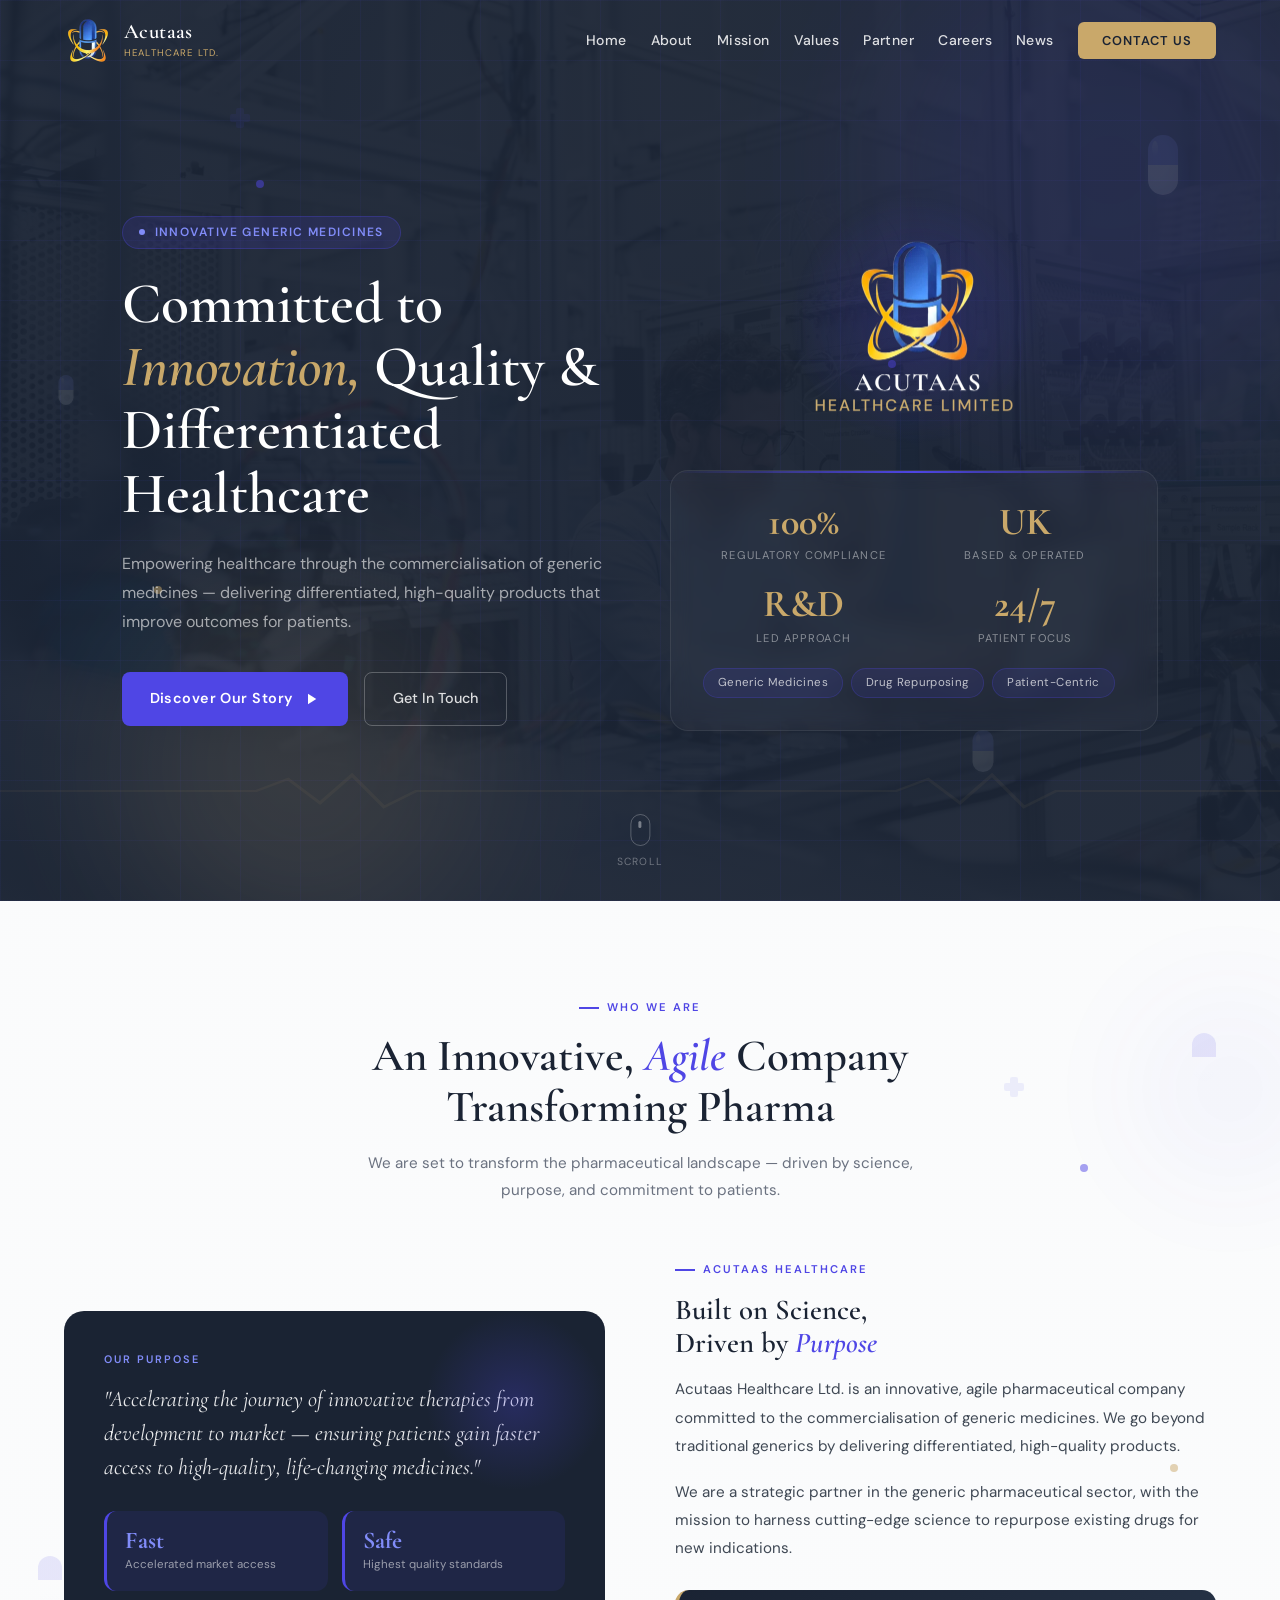
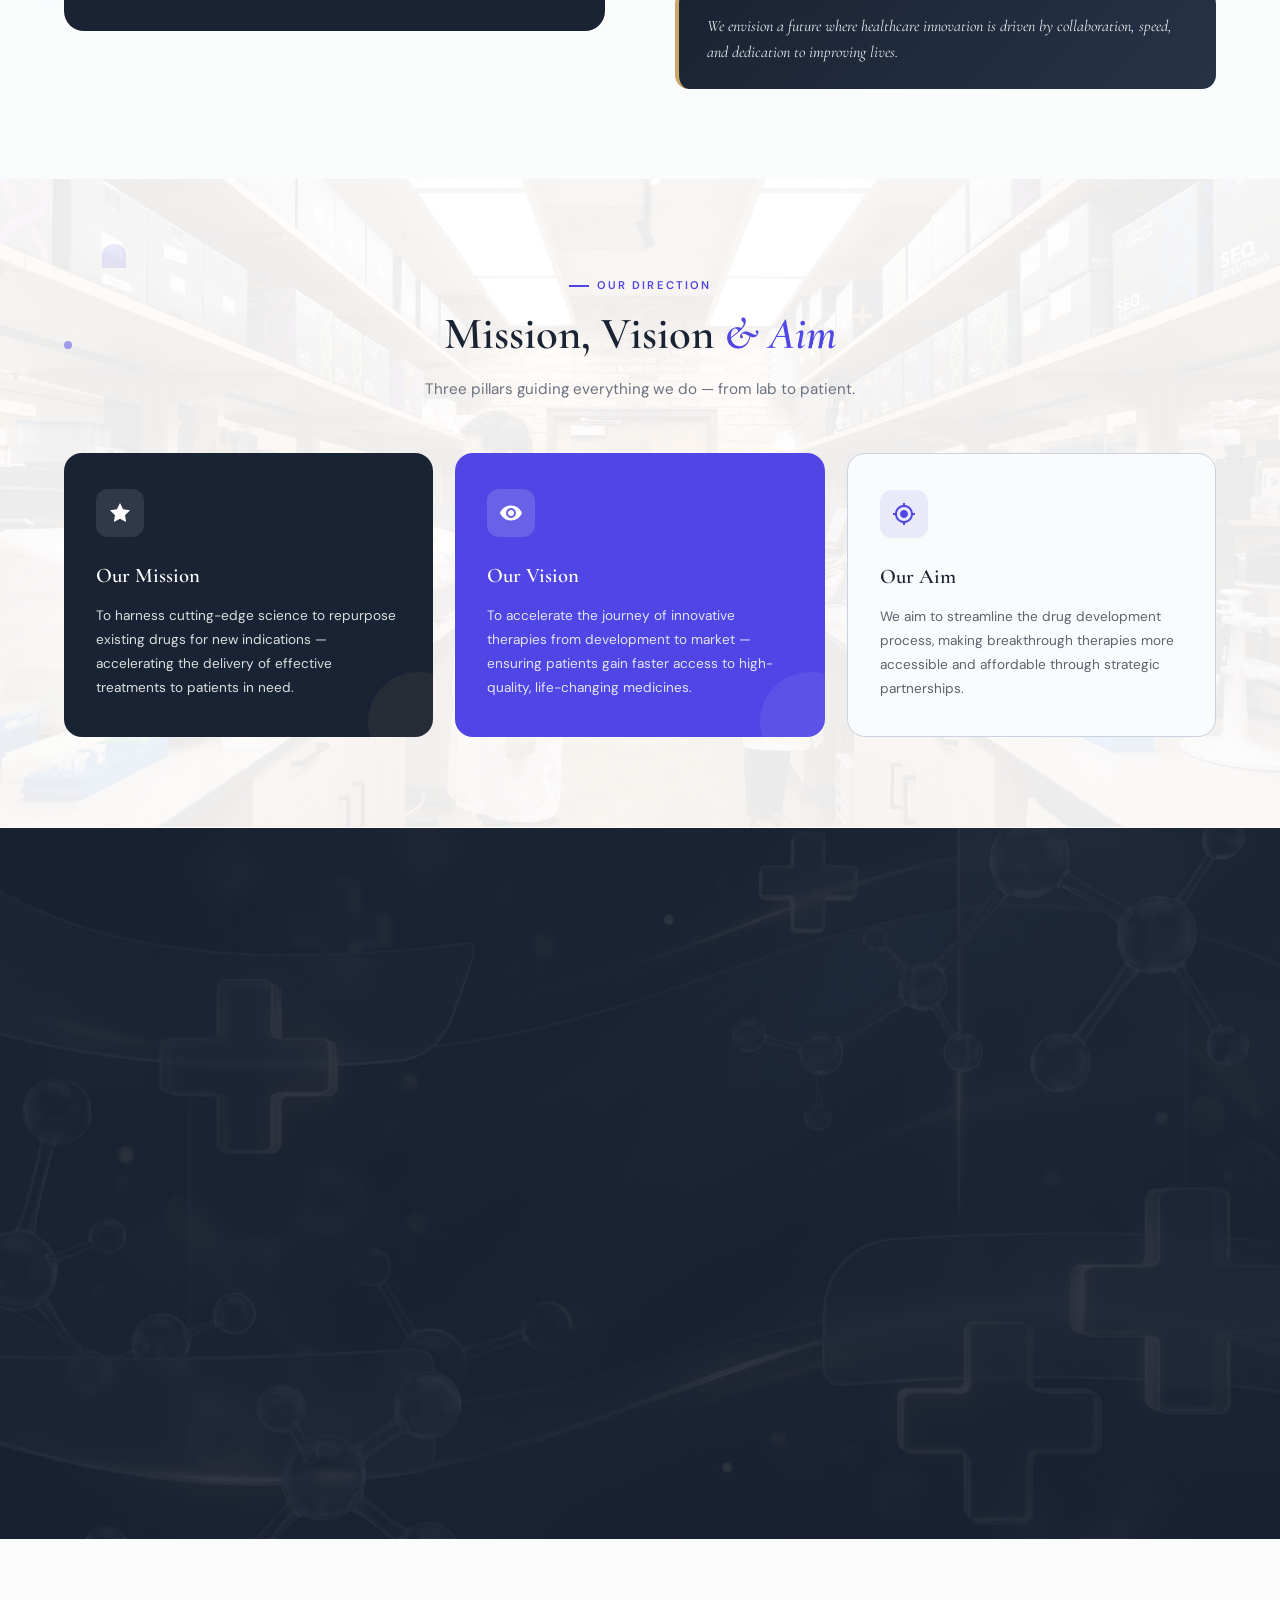
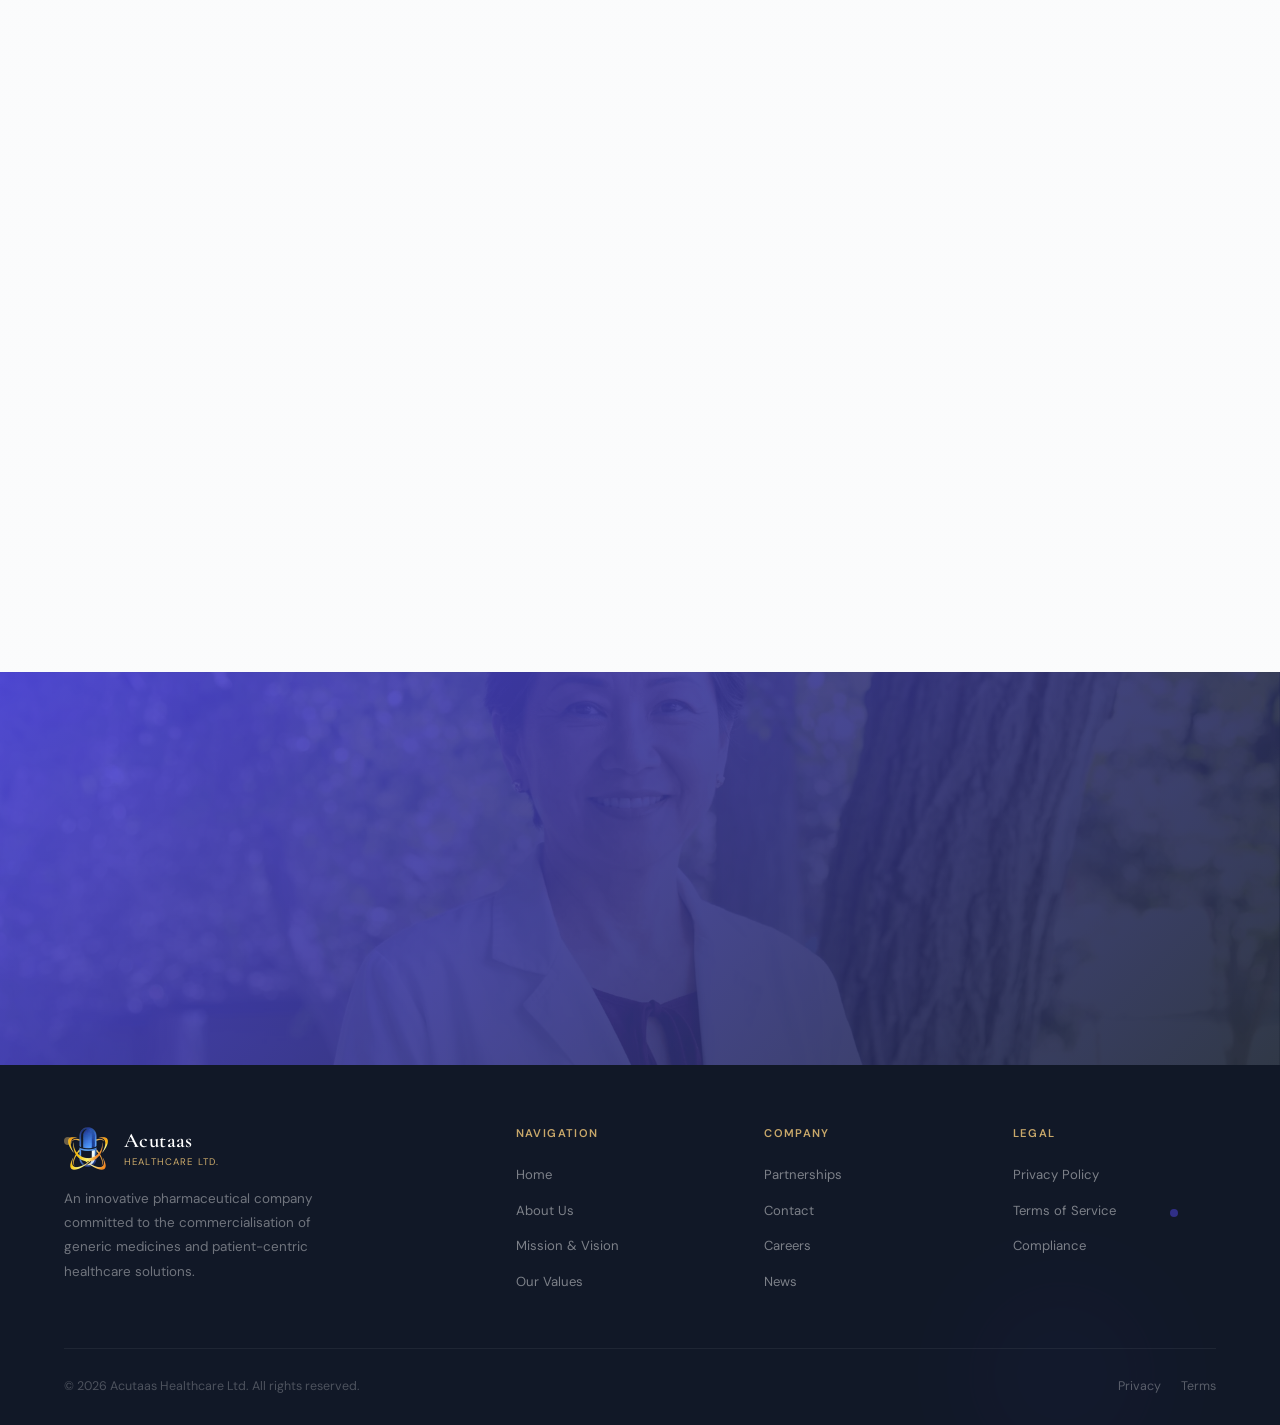
==== commit e87871b1: "removed complexity" ====
--- a/index.html
+++ b/index.html
@@ -9,11 +9,8 @@
 <link rel="preconnect" href="https://fonts.googleapis.com">
 <link rel="preconnect" href="https://fonts.gstatic.com" crossorigin>
 <link rel="preload" as="image" href="./assets/images/hero_main_bg.webp" fetchpriority="high" type="image/webp">
-<link rel="stylesheet" href="https://fonts.googleapis.com/css2?family=Cormorant+Garamond:ital,wght@0,400;0,600;0,700;1,400&family=DM+Sans:wght@400;500;600&display=swap" media="print" onload="this.media='all'">
-<noscript><link rel="stylesheet" href="https://fonts.googleapis.com/css2?family=Cormorant+Garamond:ital,wght@0,400;0,600;0,700;1,400&family=DM+Sans:wght@400;500;600&display=swap"></noscript>
+<link href="https://fonts.googleapis.com/css2?family=Cormorant+Garamond:ital,wght@0,400;0,600;0,700;1,400&family=DM+Sans:wght@400;500;600&display=swap" rel="stylesheet">
 <link rel="stylesheet" href="./css/home.bundle.css">
-<script src="./js/site.js" defer></script>
-
 </head>
 <body>
 
@@ -460,5 +457,6 @@
   </div>
 </footer>
 
+<script src="./js/site.js" defer></script>
 </body>
 </html>
